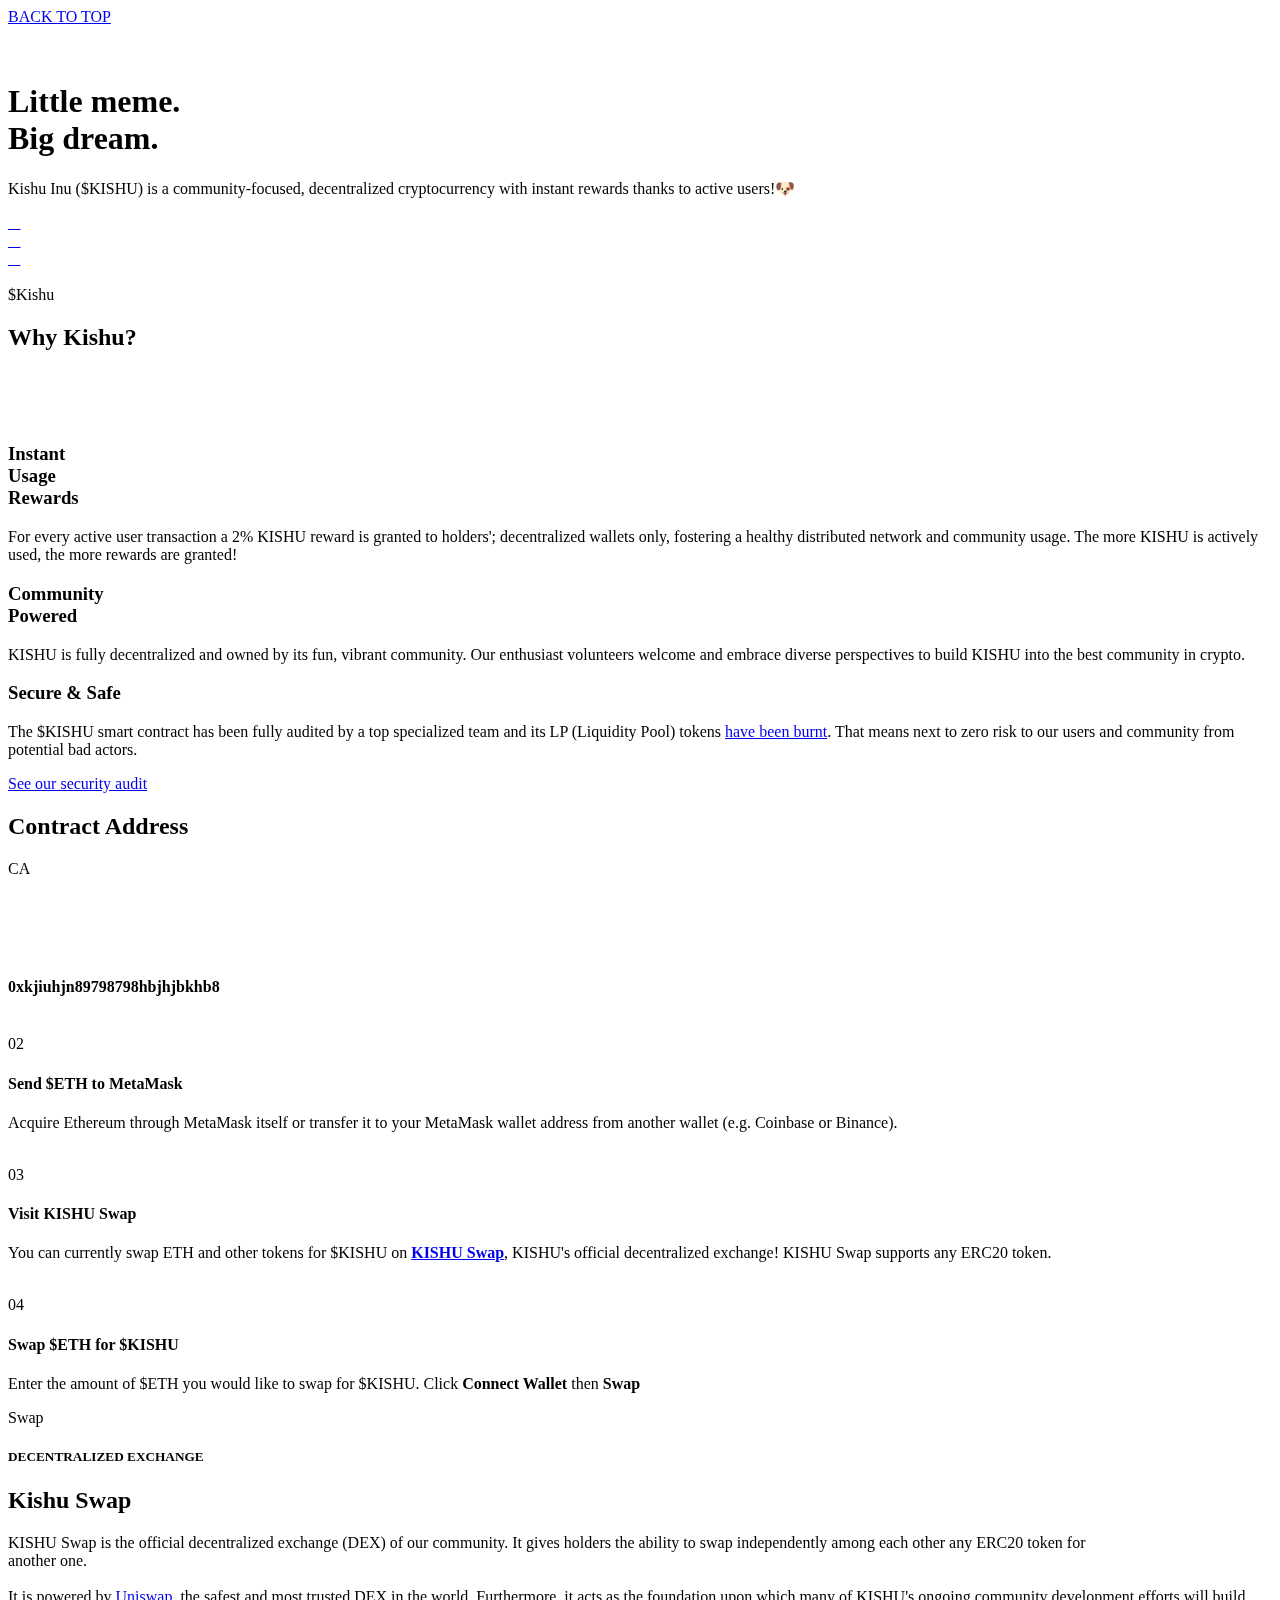
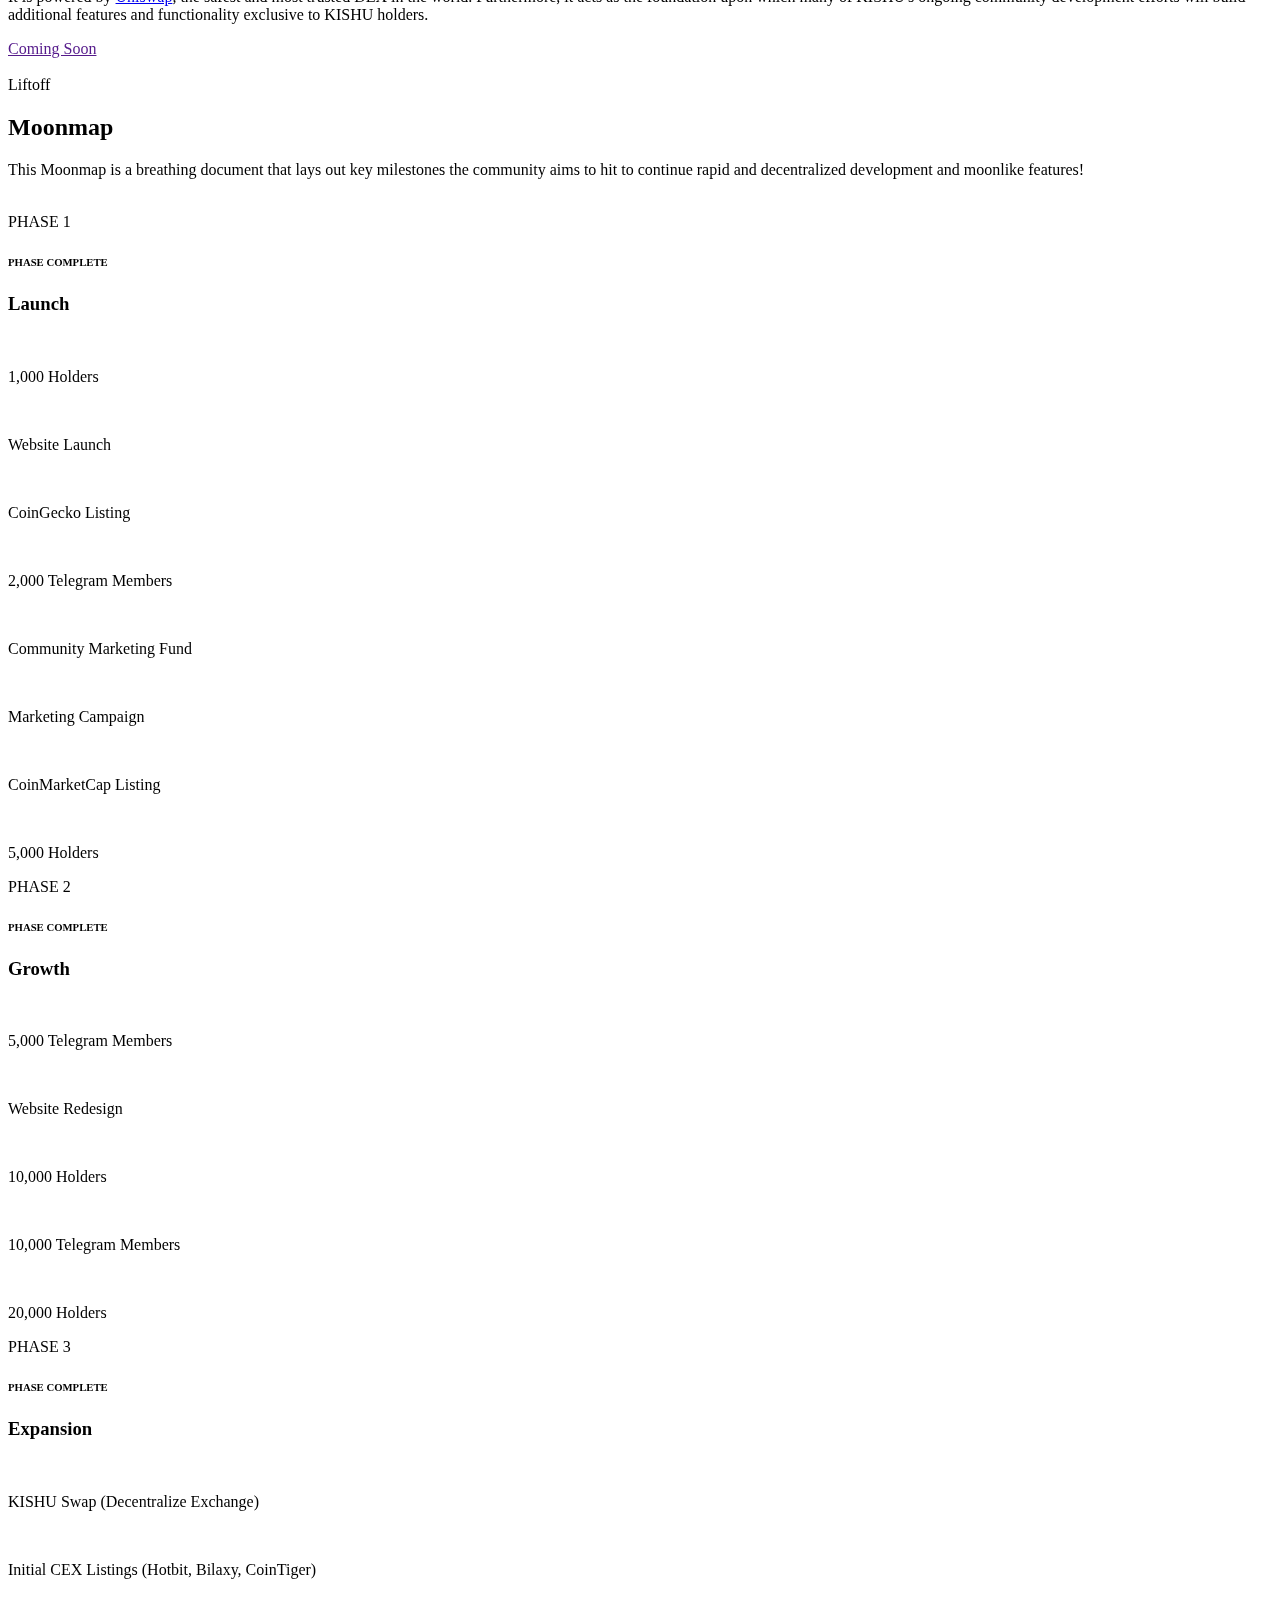
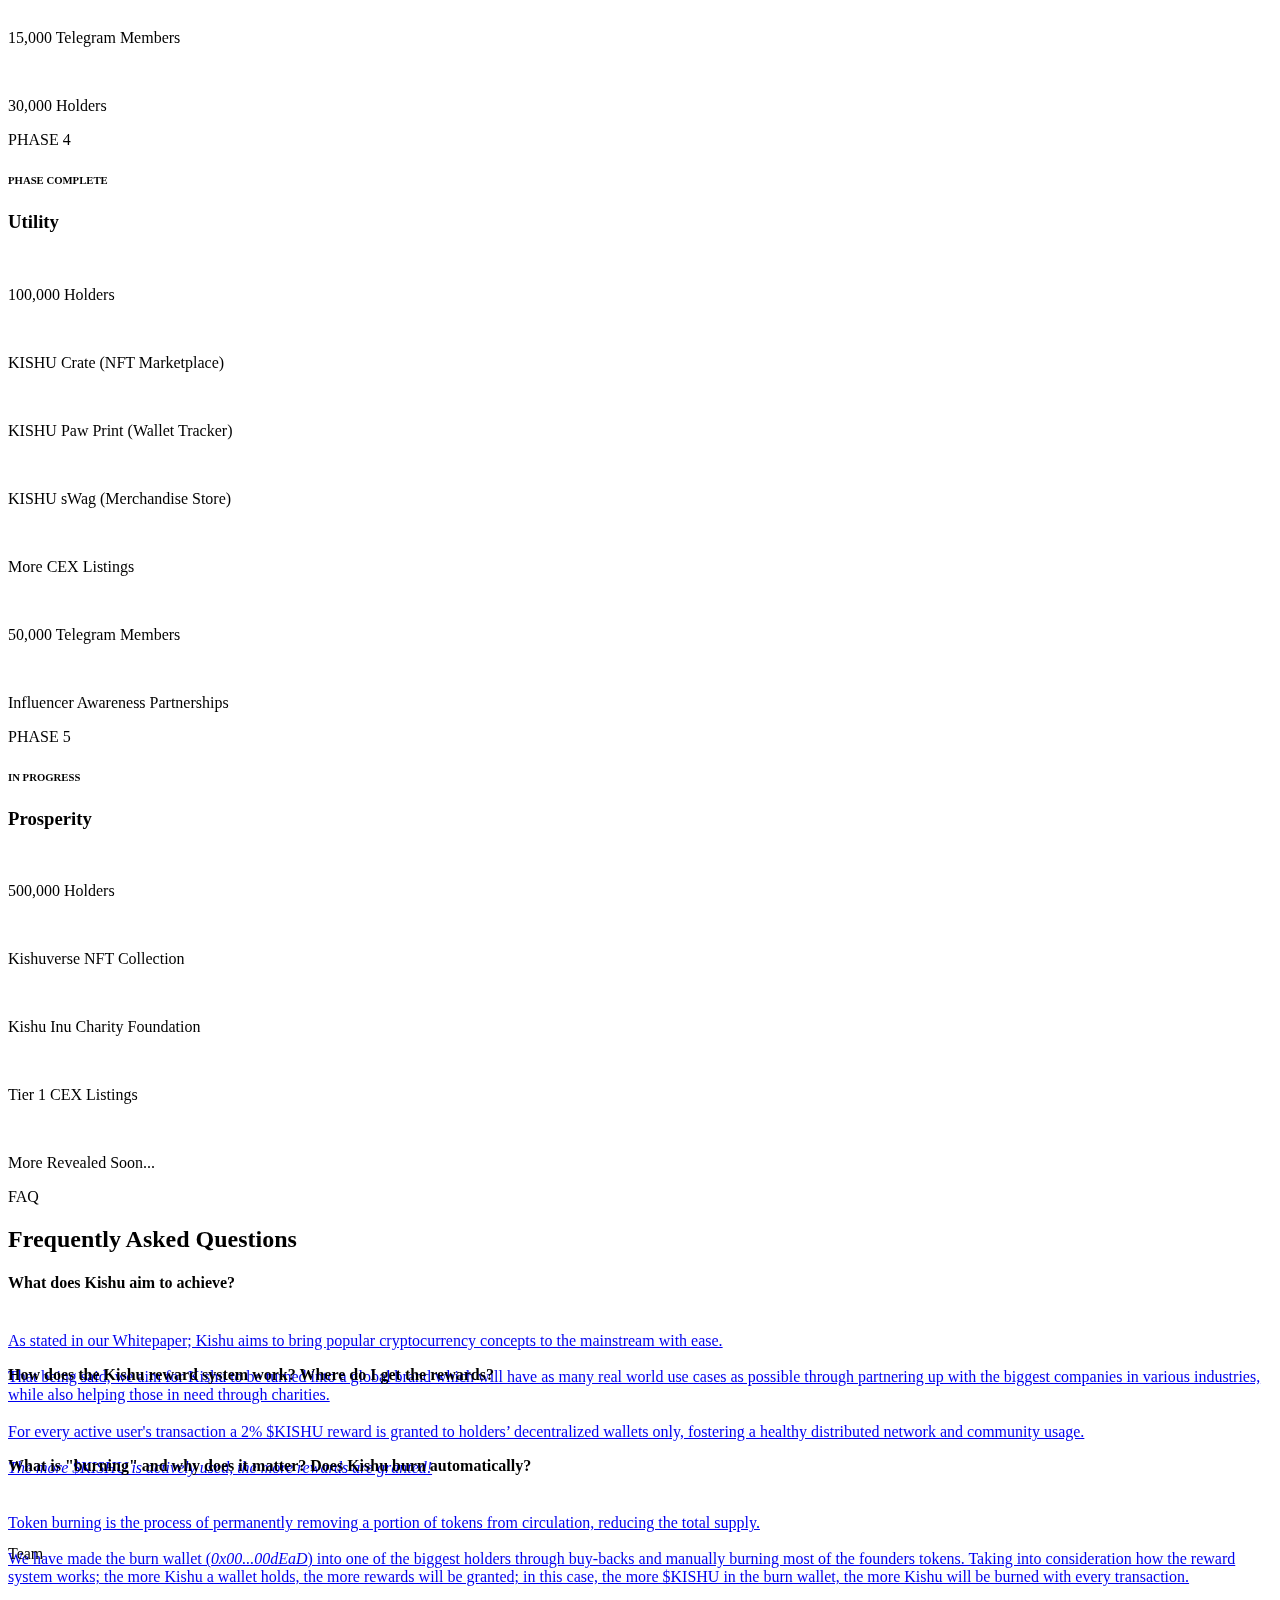
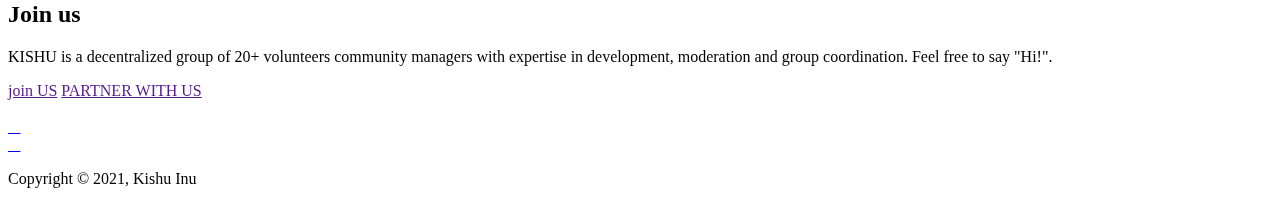
==== index.html @ 7198b2dd "Add files via upload" ====
<!DOCTYPE html>

<html data-wf-page="609ee5af1248074f52018772" data-wf-site="609ee5af124807618c018769">

<head>
<meta charset="utf-8">
<title>Kishu Inu l Community-focused Decentralized Cryptocurrency &amp; Exchange</title>
<meta content="Kishu Inu ($KISHU) is a community-focused, decentralized cryptocurrency with instant rewards for holders." name="description">
<meta content="Kishu Inu l Community-focused Decentralized Cryptocurrency &amp; Exchange" property="og:title">
<meta content="Kishu Inu ($KISHU) is a community-focused, decentralized cryptocurrency with instant rewards for holders." property="og:description">
<meta content="Kishu Inu l Community-focused Decentralized Cryptocurrency &amp; Exchange" property="twitter:title">
<meta content="Kishu Inu ($KISHU) is a community-focused, decentralized cryptocurrency with instant rewards for holders." property="twitter:description">
<meta property="og:type" content="website">
<meta content="summary_large_image" name="twitter:card">
<meta content="width=device-width, initial-scale=1" name="viewport">
<meta content="Webflow" name="generator">
<link href="css/normalize.css" rel="stylesheet" type="text/css">
<link href="css/webflow.css" rel="stylesheet" type="text/css">
<link href="css/kishu-inu.webflow.css" rel="stylesheet" type="text/css">
<style>@media (min-width:992px) {html.w-mod-js:not(.w-mod-ix) [data-w-id="b644311c-3765-421e-8642-ff0721da0d05"] {height:70px;}html.w-mod-js:not(.w-mod-ix) [data-w-id="b644311c-3765-421e-8642-ff0721da0d09"] {-webkit-transform:translate3d(0, 0, 0) scale3d(1, 1, 1) rotateX(0) rotateY(0) rotateZ(180deg) skew(0, 0);-moz-transform:translate3d(0, 0, 0) scale3d(1, 1, 1) rotateX(0) rotateY(0) rotateZ(180deg) skew(0, 0);-ms-transform:translate3d(0, 0, 0) scale3d(1, 1, 1) rotateX(0) rotateY(0) rotateZ(180deg) skew(0, 0);transform:translate3d(0, 0, 0) scale3d(1, 1, 1) rotateX(0) rotateY(0) rotateZ(180deg) skew(0, 0);}html.w-mod-js:not(.w-mod-ix) [data-w-id="38f42a2a-bd19-6de6-cdae-4b233222fc0c"] {height:70px;}html.w-mod-js:not(.w-mod-ix) [data-w-id="38f42a2a-bd19-6de6-cdae-4b233222fc10"] {-webkit-transform:translate3d(0, 0, 0) scale3d(1, 1, 1) rotateX(0) rotateY(0) rotateZ(180deg) skew(0, 0);-moz-transform:translate3d(0, 0, 0) scale3d(1, 1, 1) rotateX(0) rotateY(0) rotateZ(180deg) skew(0, 0);-ms-transform:translate3d(0, 0, 0) scale3d(1, 1, 1) rotateX(0) rotateY(0) rotateZ(180deg) skew(0, 0);transform:translate3d(0, 0, 0) scale3d(1, 1, 1) rotateX(0) rotateY(0) rotateZ(180deg) skew(0, 0);}html.w-mod-js:not(.w-mod-ix) [data-w-id="42acb64e-3944-ad00-333f-91e5f2e95911"] {height:70px;}html.w-mod-js:not(.w-mod-ix) [data-w-id="42acb64e-3944-ad00-333f-91e5f2e95915"] {-webkit-transform:translate3d(0, 0, 0) scale3d(1, 1, 1) rotateX(0) rotateY(0) rotateZ(180deg) skew(0, 0);-moz-transform:translate3d(0, 0, 0) scale3d(1, 1, 1) rotateX(0) rotateY(0) rotateZ(180deg) skew(0, 0);-ms-transform:translate3d(0, 0, 0) scale3d(1, 1, 1) rotateX(0) rotateY(0) rotateZ(180deg) skew(0, 0);transform:translate3d(0, 0, 0) scale3d(1, 1, 1) rotateX(0) rotateY(0) rotateZ(180deg) skew(0, 0);}}@media (max-width:991px) and (min-width:768px) {html.w-mod-js:not(.w-mod-ix) [data-w-id="b644311c-3765-421e-8642-ff0721da0d05"] {height:70px;}html.w-mod-js:not(.w-mod-ix) [data-w-id="b644311c-3765-421e-8642-ff0721da0d09"] {-webkit-transform:translate3d(0, 0, 0) scale3d(1, 1, 1) rotateX(0) rotateY(0) rotateZ(180deg) skew(0, 0);-moz-transform:translate3d(0, 0, 0) scale3d(1, 1, 1) rotateX(0) rotateY(0) rotateZ(180deg) skew(0, 0);-ms-transform:translate3d(0, 0, 0) scale3d(1, 1, 1) rotateX(0) rotateY(0) rotateZ(180deg) skew(0, 0);transform:translate3d(0, 0, 0) scale3d(1, 1, 1) rotateX(0) rotateY(0) rotateZ(180deg) skew(0, 0);}html.w-mod-js:not(.w-mod-ix) [data-w-id="38f42a2a-bd19-6de6-cdae-4b233222fc0c"] {height:70px;}html.w-mod-js:not(.w-mod-ix) [data-w-id="38f42a2a-bd19-6de6-cdae-4b233222fc10"] {-webkit-transform:translate3d(0, 0, 0) scale3d(1, 1, 1) rotateX(0) rotateY(0) rotateZ(180deg) skew(0, 0);-moz-transform:translate3d(0, 0, 0) scale3d(1, 1, 1) rotateX(0) rotateY(0) rotateZ(180deg) skew(0, 0);-ms-transform:translate3d(0, 0, 0) scale3d(1, 1, 1) rotateX(0) rotateY(0) rotateZ(180deg) skew(0, 0);transform:translate3d(0, 0, 0) scale3d(1, 1, 1) rotateX(0) rotateY(0) rotateZ(180deg) skew(0, 0);}html.w-mod-js:not(.w-mod-ix) [data-w-id="42acb64e-3944-ad00-333f-91e5f2e95911"] {height:70px;}html.w-mod-js:not(.w-mod-ix) [data-w-id="42acb64e-3944-ad00-333f-91e5f2e95915"] {-webkit-transform:translate3d(0, 0, 0) scale3d(1, 1, 1) rotateX(0) rotateY(0) rotateZ(180deg) skew(0, 0);-moz-transform:translate3d(0, 0, 0) scale3d(1, 1, 1) rotateX(0) rotateY(0) rotateZ(180deg) skew(0, 0);-ms-transform:translate3d(0, 0, 0) scale3d(1, 1, 1) rotateX(0) rotateY(0) rotateZ(180deg) skew(0, 0);transform:translate3d(0, 0, 0) scale3d(1, 1, 1) rotateX(0) rotateY(0) rotateZ(180deg) skew(0, 0);}}@media (max-width:767px) and (min-width:480px) {html.w-mod-js:not(.w-mod-ix) [data-w-id="b644311c-3765-421e-8642-ff0721da0d05"] {height:70px;}html.w-mod-js:not(.w-mod-ix) [data-w-id="b644311c-3765-421e-8642-ff0721da0d09"] {-webkit-transform:translate3d(0, 0, 0) scale3d(1, 1, 1) rotateX(0) rotateY(0) rotateZ(180deg) skew(0, 0);-moz-transform:translate3d(0, 0, 0) scale3d(1, 1, 1) rotateX(0) rotateY(0) rotateZ(180deg) skew(0, 0);-ms-transform:translate3d(0, 0, 0) scale3d(1, 1, 1) rotateX(0) rotateY(0) rotateZ(180deg) skew(0, 0);transform:translate3d(0, 0, 0) scale3d(1, 1, 1) rotateX(0) rotateY(0) rotateZ(180deg) skew(0, 0);}html.w-mod-js:not(.w-mod-ix) [data-w-id="38f42a2a-bd19-6de6-cdae-4b233222fc0c"] {height:70px;}html.w-mod-js:not(.w-mod-ix) [data-w-id="38f42a2a-bd19-6de6-cdae-4b233222fc10"] {-webkit-transform:translate3d(0, 0, 0) scale3d(1, 1, 1) rotateX(0) rotateY(0) rotateZ(180deg) skew(0, 0);-moz-transform:translate3d(0, 0, 0) scale3d(1, 1, 1) rotateX(0) rotateY(0) rotateZ(180deg) skew(0, 0);-ms-transform:translate3d(0, 0, 0) scale3d(1, 1, 1) rotateX(0) rotateY(0) rotateZ(180deg) skew(0, 0);transform:translate3d(0, 0, 0) scale3d(1, 1, 1) rotateX(0) rotateY(0) rotateZ(180deg) skew(0, 0);}html.w-mod-js:not(.w-mod-ix) [data-w-id="42acb64e-3944-ad00-333f-91e5f2e95911"] {height:70px;}html.w-mod-js:not(.w-mod-ix) [data-w-id="42acb64e-3944-ad00-333f-91e5f2e95915"] {-webkit-transform:translate3d(0, 0, 0) scale3d(1, 1, 1) rotateX(0) rotateY(0) rotateZ(180deg) skew(0, 0);-moz-transform:translate3d(0, 0, 0) scale3d(1, 1, 1) rotateX(0) rotateY(0) rotateZ(180deg) skew(0, 0);-ms-transform:translate3d(0, 0, 0) scale3d(1, 1, 1) rotateX(0) rotateY(0) rotateZ(180deg) skew(0, 0);transform:translate3d(0, 0, 0) scale3d(1, 1, 1) rotateX(0) rotateY(0) rotateZ(180deg) skew(0, 0);}}@media (max-width:479px) {html.w-mod-js:not(.w-mod-ix) [data-w-id="b644311c-3765-421e-8642-ff0721da0d05"] {height:120px;}html.w-mod-js:not(.w-mod-ix) [data-w-id="b644311c-3765-421e-8642-ff0721da0d09"] {-webkit-transform:translate3d(0, 0, 0) scale3d(1, 1, 1) rotateX(0) rotateY(0) rotateZ(180deg) skew(0, 0);-moz-transform:translate3d(0, 0, 0) scale3d(1, 1, 1) rotateX(0) rotateY(0) rotateZ(180deg) skew(0, 0);-ms-transform:translate3d(0, 0, 0) scale3d(1, 1, 1) rotateX(0) rotateY(0) rotateZ(180deg) skew(0, 0);transform:translate3d(0, 0, 0) scale3d(1, 1, 1) rotateX(0) rotateY(0) rotateZ(180deg) skew(0, 0);}html.w-mod-js:not(.w-mod-ix) [data-w-id="38f42a2a-bd19-6de6-cdae-4b233222fc0c"] {height:120px;}html.w-mod-js:not(.w-mod-ix) [data-w-id="38f42a2a-bd19-6de6-cdae-4b233222fc10"] {-webkit-transform:translate3d(0, 0, 0) scale3d(1, 1, 1) rotateX(0) rotateY(0) rotateZ(180deg) skew(0, 0);-moz-transform:translate3d(0, 0, 0) scale3d(1, 1, 1) rotateX(0) rotateY(0) rotateZ(180deg) skew(0, 0);-ms-transform:translate3d(0, 0, 0) scale3d(1, 1, 1) rotateX(0) rotateY(0) rotateZ(180deg) skew(0, 0);transform:translate3d(0, 0, 0) scale3d(1, 1, 1) rotateX(0) rotateY(0) rotateZ(180deg) skew(0, 0);}html.w-mod-js:not(.w-mod-ix) [data-w-id="42acb64e-3944-ad00-333f-91e5f2e95911"] {height:120px;}html.w-mod-js:not(.w-mod-ix) [data-w-id="42acb64e-3944-ad00-333f-91e5f2e95915"] {-webkit-transform:translate3d(0, 0, 0) scale3d(1, 1, 1) rotateX(0) rotateY(0) rotateZ(180deg) skew(0, 0);-moz-transform:translate3d(0, 0, 0) scale3d(1, 1, 1) rotateX(0) rotateY(0) rotateZ(180deg) skew(0, 0);-ms-transform:translate3d(0, 0, 0) scale3d(1, 1, 1) rotateX(0) rotateY(0) rotateZ(180deg) skew(0, 0);transform:translate3d(0, 0, 0) scale3d(1, 1, 1) rotateX(0) rotateY(0) rotateZ(180deg) skew(0, 0);}}</style>
<script src="https://ajax.googleapis.com/ajax/libs/webfont/1.6.26/webfont.js"></script>
<script type="text/javascript">WebFont.load({  google: {    families: ["Nunito:200,300,regular","Nunito:regular,700"]  }});</script>
<!-- [if lt IE 9]><script src="https://cdnjs.cloudflare.com/ajax/libs/html5shiv/3.7.3/html5shiv.min.js" type="text/javascript"></script><![endif] -->
<script type="text/javascript">!function(o,c){var n=c.documentElement,t=" w-mod-";n.className+=t+"js",("ontouchstart"in o||o.DocumentTouch&&c instanceof DocumentTouch)&&(n.className+=t+"touch")}(window,document);</script>
<link href="images/favicon.png" rel="shortcut icon" type="image/x-icon">
<link href="images/webclip.png" rel="apple-touch-icon">
<script async src="https://www.googletagmanager.com/gtag/js?id=G-EHSBL01D1V"></script>
<script type="text/javascript">window.dataLayer = window.dataLayer || [];function gtag(){dataLayer.push(arguments);}gtag('js', new Date());gtag('config', 'G-EHSBL01D1V', {'anonymize_ip': false});</script>
<style>
.back-to-top {
  mix-blend-mode: difference;
}
.capitals.nav-link.is--back-to-top {
  mix-blend-mode: difference;
}
</style>
<style>
#google_translate_element {position:relative}
#google_translate_element span {display: none!important; }
#google_translate_element:after {
content: "";
  bottom:0;
  left:0;
  width:0%;
  background:transparent;
  position: absolute;
  z-index: 1000;
  height: 0%;
}
#google_translate_element select {
padding: 10px;
}
.goog-te-banner-frame.skiptranslate {display: none!important; visibility: hidden!important;}
</style>
</head>
<body class="body">
<div class="google-translator-2">
<div class="html-embed w-embed">
<div id="google_translate_element"></div>
</div>
</div>
<div class="back-to-top">
<a href="#home" class="capitals nav-link is--back-to-top">BACK TO TOP</a>
</div>
<section id="home" class="hero wf-section">
<div data-animation="over-right" class="navbar native w-nav" data-easing2="ease" data-easing="ease" data-collapse="medium" role="banner" data-no-scroll="1" data-duration="400" data-doc-height="1">
<div class="container-1800 is--nav">
<div class="navbar custom">
<a href="#home" id="Kishu-logo" class="brand brand-2 w-node-_6be0c6f3-5804-18a3-23b0-d24feef2e7fe-52018772 w-nav-brand"></a>
<div class="spacer"></div>
<div class="w-nav-button">
<div class="w-icon-nav-menu"></div>
</div>
</div>
</div>
</div>
<div class="background-image is--hero"></div>
<div class="floating-elements-container">
<div class="fl-element v1"><img src="images/Ellipse-1-copy-5.png" loading="lazy" alt></div>
<div class="fl-element v2"><img src="images/Ellipse-1-copy-6.png" loading="lazy" alt></div>
</div>
<div class="container-1800">
<div class="hero-content-wrapper">
<div class="_2-col-grid is--hero">
<div id="w-node-_151b762e-3975-8bd9-09a6-b15858026423-52018772" class="hero-text">
<h1 class="display">Little meme.<br>Big dream.</h1>
<p class="is--hero-text">Kishu Inu ($KISHU) is a community-focused, decentralized cryptocurrency with instant rewards thanks to active users!🐶<br></p>

<div class="social-icons is--hero">
<a href="https://t.me/kishuinucommunity" target="_blank" class="social-icon-item is--hero w-inline-block">
<div class="fa-social-icon is--hero"></div>
</a>
<a href="https://t.me/kishuinucommunity" target="_blank" class="social-icon-item is--hero w-inline-block">
<div class="fa-social-icon is--hero"></div>
</a>
<a href="https://twitter.com/inukishu" target="_blank" class="social-icon-item is--hero w-inline-block">
<div class="fa-social-icon is--hero"></div>
</a>
</div>
</div>
<div id="w-node-c5f9f19b-7168-f059-943c-ccb78b848fa7-52018772" class="hero-graphics-wrapper"><img src="images/01-big.gif" loading="lazy" alt class="kishu-tailwag is-full-height"><img src="images/dream2x.png" loading="lazy" width="193" alt class="kishu-dreambubble"></div>
</div>
</div>
<div class="scroll-down-container">
</div>
</div>
</section>
<section id="why-kishu" class="why-kishu wf-section">
<div class="container-1800">
<div class="section-heading is--why-kishu">
<div class="accent-large">$Kishu</div>
<h2 class="h2-what-is-kishu">Why Kishu?</h2>
</div>
<div data-w-id="87ebf16d-1406-997c-c236-81e39756dba7" class="why-kishu-scrolling-container">
<div class="_2-col-grid bottom-padding is--sticky">
<div id="w-node-_4d01e470-0316-6366-bff1-e94ed46148b2-52018772" class="left-col">
<div data-w-id="33305f40-759f-5b1c-d56f-046096d6bea0" class="why-kishu-image"><img src="images/instant-rewards---background-no-kishu.png" loading="lazy" width="772" sizes="(max-width: 479px) 100vw, (max-width: 767px) 45vw, 46vw" srcset="images/instant-rewards---background-no-kishu-p-500.png 500w, images/instant-rewards---background-no-kishu-p-800.png 800w, images/instant-rewards---background-no-kishu.png 887w" alt class="what-is-kishu-img"><img src="images/shining-stars-.png" loading="lazy" sizes="(max-width: 479px) 100vw, (max-width: 767px) 45vw, (max-width: 1919px) 46vw, 32vw" srcset="images/shining-stars--p-500.png 500w, images/shining-stars-.png 618w" alt class="shining-stars"><img src="images/02-v1-small.gif" loading="lazy" width="1038" alt class="image-19"></div>
<div data-w-id="33305f40-759f-5b1c-d56f-046096d6bea2" class="why-kishu-image _2"><img src="images/1.png" loading="lazy" width="440.5" sizes="(max-width: 479px) 100vw, (max-width: 767px) 45vw, 46vw" srcset="images/1-p-800.png 800w, images/1.png 887w" alt class="what-is-kishu-img"></div>
<div data-w-id="33305f40-759f-5b1c-d56f-046096d6bea4" class="why-kishu-image _3"><img src="images/3.png" loading="lazy" width="440.5" sizes="(max-width: 479px) 100vw, (max-width: 767px) 45vw, 46vw" srcset="images/3-p-800.png 800w, images/3.png 887w" alt class="what-is-kishu-img"></div>
</div>
<div id="w-node-bc539372-19b1-6802-b824-1e8e8666fcb6-52018772" class="right-col">
<div data-w-id="5c6a93ce-3cd4-9d9a-119c-37c503aa87d6" class="why-kishu-text-item _1">
<h3>Instant<br>Usage<br>Rewards</h3>
<p class="_w-414">For every active user transaction a 2% KISHU reward is granted to holders&#x27;; decentralized wallets only, fostering a healthy distributed network and community usage. The more KISHU is actively used, the more rewards are granted!</p>
</div>
<div id="telegram" data-w-id="cd9039a0-2dd2-5175-0451-9e43e496cf63" class="why-kishu-text-item _2">
<h3>Community <br>Powered</h3>
<p class="_w-414">KISHU is fully decentralized and owned by its fun, vibrant community. Our enthusiast volunteers welcome and embrace diverse perspectives to build KISHU into the best community in crypto.</p>
</div>
<div data-w-id="050d4163-cfce-5ea7-6bb8-c24dc4660203" class="why-kishu-text-item _3">
<h3>Secure &amp; Safe</h3>
<p class="_w-414">The $KISHU smart contract has been fully audited by a top specialized team and its LP (Liquidity Pool) tokens <a href="https://etherscan.io/tx/0xab041a6b3bfe65b07e016339d91f712c5b0e8fc60ec64b921fb4b18959fc5427" target="_blank">have been burnt</a>. That means next to zero risk to our users and community from potential bad actors.</p>
<a href="audits/KishuInu-Audit-TechRate.pdf" target="_blank" class="link">See our security audit</a>
</div>
</div>
</div>
</div>
</div>
</section>
<section id="how-to-buy" data-w-id="79154066-a6be-0e91-28f5-f2df3abf15d2" class="how-to-get wf-section">
<div class="container-1800">
<div class="section-heading">
<h2 class="h2-what-is-kishu">Contract Address</h2>
<div class="accent-large">CA</div>
</div>
<div data-w-id="8a60e5e9-f138-7430-05c7-8063c205bff1" data-is-ix2-target="1" class="lottie-animation-2" data-animation-type="lottie" data-src="documents/frisbee-dog.json" data-loop="0" data-direction="1" data-autoplay="0" data-renderer="canvas" data-default-duration="2.0020019204587935" data-duration="0"></div>
<div class="dog-frisbee-wrapper">
<div id="w-node-_82d26454-4b9c-a99d-09e5-0cacf9e7004a-52018772" data-w-id="82d26454-4b9c-a99d-09e5-0cacf9e7004a" class="frisbee-wrapper"><img src="images/frisbee.png" loading="lazy" width="1338" sizes="100vw" srcset="images/frisbee-p-500.png 500w, images/frisbee-p-800.png 800w, images/frisbee-p-1080.png 1080w, images/frisbee-p-1600.png 1600w, images/frisbee-p-2000.png 2000w, images/frisbee.png 2776w" alt class="image-3"><img src="images/Shape-4.png" loading="lazy" alt class="image-4"></div>
<div id="w-node-_7c27231e-b663-e33d-3c65-9b4ead67e582-52018772" data-w-id="7c27231e-b663-e33d-3c65-9b4ead67e582" class="dog-wrapper"><img src="images/ki-facer-1.png" loading="lazy" width="515" sizes="100vw" srcset="images/ki-facer-1-p-500.png 500w, images/ki-facer-1-p-800.png 800w, images/ki-facer-1.png 1030w" alt class="image-5"><img src="images/Shape-3.png" loading="lazy" sizes="100vw" srcset="images/Shape-3-p-500.png 500w, images/Shape-3.png 1024w" alt class="image-6"></div>
</div>
<div class="htbs-wrapper">
<div data-duration-in="300" data-duration-out="100" data-current="Tab 1" data-easing="ease" class="tabs w-tabs">
<div class="tabs-menu w-tab-menu">
<a data-w-tab="Tab 1" class="htb-tab w-inline-block w-tab-link w--current">
<h6 class="htb-tab"></h6>
</a>
<a data-w-tab="Tab 2" class="htb-tab w-inline-block w-tab-link">
<h6 class="htb-tab"></h6>
</a>
<a data-w-tab="Tab 3" class="htb-tab w-inline-block w-tab-link">
<h6 class="htb-tab"></h6>
</a>
<a data-w-tab="Tab 4" class="htb-tab w-inline-block w-tab-link">
<h6 class="htb-tab"></h6>
</a>
</div>
<div class="tabs-content w-tab-content">
<div data-w-tab="Tab 1" class="w-tab-pane w--tab-active">
<div class="htb-item">
<div class="htb-number"><img src="images/htb-shape-behind-number.png" loading="lazy" alt class="htb-shape">
<div class="htb-number-text"></div>
</div>
<div class="htb-text">
<h4>0xkjiuhjn89798798hbjhjbkhb8</h4>
</div>
</div>
</div>
<div data-w-tab="Tab 2" class="tab-pane-tab-2 w-tab-pane">
<div class="htb-item">
<div class="htb-number"><img src="images/htb-shape-behind-number.png" loading="lazy" alt class="htb-shape">
<div class="htb-number-text">02</div>
</div>
<div class="htb-text">
<h4 class="heading-3">Send $ETH to MetaMask<br></h4>
<p>Acquire Ethereum through MetaMask itself or transfer it to your MetaMask wallet address from another wallet (e.g. Coinbase or Binance).<br></p>
</div>
</div>
</div>
<div data-w-tab="Tab 3" class="w-tab-pane">
<div class="htb-item">
<div class="htb-number"><img src="images/htb-shape-behind-number.png" loading="lazy" alt class="htb-shape">
<div class="htb-number-text">03</div>
</div>
<div class="htb-text">
<h4 class="heading-3">Visit KISHU Swap<br></h4>
<p>You can currently swap ETH and other tokens for $KISHU on <a href="https://exchange.kishu.com/#/swap?inputCurrency=ETH&amp;outputCurrency=0xa2b4c0af19cc16a6cfacce81f192b024d625817d" target="_blank"><strong>KISHU Swap</strong></a>, KISHU&#x27;s official decentralized exchange! KISHU Swap supports any ERC20 token.<br></p>
</div>
</div>
</div>
<div data-w-tab="Tab 4" class="w-tab-pane">
<div class="htb-item">
<div class="htb-number"><img src="images/htb-shape-behind-number.png" loading="lazy" alt class="htb-shape">
<div class="htb-number-text">04</div>
</div>
<div class="htb-text">
<h4 class="heading-3">Swap $ETH for $KISHU<br></h4>
<p>Enter the amount of $ETH you would like to swap for $KISHU. Click <strong>Connect Wallet</strong> then <strong>Swap</strong><br></p>
</div>
</div>
</div>
</div>
</div>
</div>
</div>
</section>
<section id="kishu-swap" class="kishu-swap wf-section">
<div class="container-1800">
<div class="section-heading is--swap">
<div class="accent-large">Swap</div>
</div>
<div class="_2-col-grid is--swap">
<div id="w-node-_88bfb55d-1e28-bbc5-88fe-35f39f0986a2-52018772" class="kishu-swap---text-container">
<h5>DECENTRALIZED EXCHANGE</h5>
<h2>Kishu Swap</h2>
<p class="_w-520">
KISHU Swap is the official decentralized exchange (DEX) of our community. It gives holders the ability to swap independently among each other any ERC20 token for<br>another one.<br><br>It is powered by <a href="https://uniswap.org/" target="_blank">Uniswap</a>, the safest and most trusted DEX in the world. Furthermore, it acts as the foundation upon which many of KISHU&#x27;s ongoing community development efforts will build additional features and functionality exclusive to KISHU holders.
</p>
<a href="" target="_blank" class="cta-button red-button w-button">Coming Soon</a>
</div>
<div class="purple-paw-wrapper"><img src="images/purple-paw-2.png" loading="lazy" width="837" sizes="(max-width: 479px) 100vw, (max-width: 767px) 45vw, (max-width: 1919px) 46vw, 100vw" srcset="images/purple-paw-2-p-500.png 500w, images/purple-paw-2-p-800.png 800w, images/purple-paw-2.png 837w" alt class="purple-paw"><img src="images/screnshot.png" loading="lazy" alt class="kishu-swap-screenshot"></div>
</div>
</div>
</section>
<div id="moonmap" class="moonmap wf-section">
<div class="container-1800">
<div class="section-heading">
<div class="accent-large">Liftoff</div>
<h2 class="h2-moonmap">Moonmap</h2>
<p class="_w-660 centered">This Moonmap is a breathing document that lays out key milestones the community aims to hit to continue rapid and decentralized development and moonlike features!<br></p>
</div>
</div>
<div data-w-id="239ab2f1-7937-e5fc-7485-1632648133f6" class="moonmap-scrolling-wrapper">
<div class="moonmap-horiztonal-scrolling-container">
<div class="sticky-container horizontal">
<div data-w-id="942a9278-044b-0f8a-f7c5-75c5c9d7c39a" class="flex-horizontal">
<div class="kishu-rocket-wrapper"><img src="images/kishu-rocket-alone.png" loading="lazy" sizes="(max-width: 479px) 336px, (max-width: 1919px) 593.828125px, 37vw" srcset="images/kishu-rocket-alone-p-500.png 500w, images/kishu-rocket-alone.png 791w" alt class="kishu-rocket"><img src="images/kishu-rocket-stars.png" loading="lazy" sizes="(max-width: 479px) 336px, (max-width: 1919px) 672px, 42vw" srcset="images/kishu-rocket-stars-p-500.png 500w, images/kishu-rocket-stars-p-800.png 800w, images/kishu-rocket-stars.png 915w" alt class="rocket-stars"><img src="images/kishu-rocket-trail.png" loading="lazy" srcset="images/kishu-rocket-trail-p-500.png 500w, images/kishu-rocket-trail-p-800.png 800w, images/kishu-rocket-trail.png 805w" sizes="(max-width: 479px) 100vw, (max-width: 1919px) 672px, 805px" alt class="rocket-trail"><img src="images/kishu-rocket-smoke.png" loading="lazy" width="164.5" alt class="rocket-smoke"><img src="images/kishu-rocket-space.png" loading="lazy" data-w-id="b901c4bf-ff2e-dbae-ab88-d6aa4c2268f2" sizes="(max-width: 479px) 336px, (max-width: 1919px) 672px, 710px" srcset="images/kishu-rocket-space-p-500.png 500w, images/kishu-rocket-space.png 710w" alt class="space"></div>
<div class="moonmap-phase-wrapper">
<div class="phase">
<div class="accent-small centered">PHASE 1</div>
</div>
<div class="phase-details">
<h6 class="phase-status">PHASE COMPLETE</h6>
<h3 class="phase-name">Launch</h3>
<div class="phase-activities">
<div class="phase-activity-item"><img src="images/checkmark-green.svg" loading="lazy" alt class="green-checkmark">
<p class="no-bottom-padding">1,000 Holders</p>
</div>
<div class="phase-activity-item"><img src="images/checkmark-green.svg" loading="lazy" alt class="green-checkmark">
<p class="no-bottom-padding">Website Launch</p>
</div>
<div class="phase-activity-item"><img src="images/checkmark-green.svg" loading="lazy" alt class="green-checkmark">
<p class="no-bottom-padding">CoinGecko Listing</p>
</div>
<div class="phase-activity-item"><img src="images/checkmark-green.svg" loading="lazy" alt class="green-checkmark">
<p class="no-bottom-padding">2,000 Telegram Members </p>
</div>
<div class="phase-activity-item"><img src="images/checkmark-green.svg" loading="lazy" alt class="green-checkmark">
<p class="no-bottom-padding">Community Marketing Fund</p>
</div>
<div class="phase-activity-item"><img src="images/checkmark-green.svg" loading="lazy" alt class="green-checkmark">
<p class="no-bottom-padding">Marketing Campaign</p>
</div>
<div class="phase-activity-item"><img src="images/checkmark-green.svg" loading="lazy" alt class="green-checkmark">
<p class="no-bottom-padding">CoinMarketCap Listing</p>
</div>
<div class="phase-activity-item"><img src="images/checkmark-green.svg" loading="lazy" alt class="green-checkmark">
<p class="no-bottom-padding">5,000 Holders</p>
</div>
</div>
</div>
</div>
<div class="moonmap-phase-wrapper">
<div class="phase">
<div class="accent-small centered">PHASE 2</div>
</div>
<div class="phase-details">
<h6 class="phase-status">PHASE COMPLETE</h6>
<h3 class="phase-name">Growth</h3>
<div class="phase-activities">
<div class="phase-activity-item"><img src="images/checkmark-green.svg" loading="lazy" alt class="green-checkmark">
<p class="no-bottom-padding">5,000 Telegram Members</p>
</div>
<div class="phase-activity-item"><img src="images/checkmark-green.svg" loading="lazy" alt class="green-checkmark">
<p class="no-bottom-padding">Website Redesign</p>
</div>
<div class="phase-activity-item"><img src="images/checkmark-green.svg" loading="lazy" alt class="green-checkmark">
<p class="no-bottom-padding">10,000 Holders</p>
</div>
<div class="phase-activity-item"><img src="images/checkmark-green.svg" loading="lazy" alt class="green-checkmark">
<p class="no-bottom-padding">10,000 Telegram Members</p>
</div>
<div class="phase-activity-item"><img src="images/checkmark-green.svg" loading="lazy" alt class="green-checkmark">
<p class="no-bottom-padding">20,000 Holders</p>
</div>
</div>
</div>
</div>
<div class="moonmap-phase-wrapper">
<div class="phase">
<div class="accent-small centered">PHASE 3</div>
</div>
<div class="phase-details">
<h6 class="phase-status">PHASE COMPLETE</h6>
<h3 class="phase-name">Expansion</h3>
<div class="phase-activities">
<div class="phase-activity-item"><img src="images/checkmark-green.svg" loading="lazy" alt class="green-checkmark">
<p class="no-bottom-padding">KISHU Swap (Decentralize Exchange)<br></p>
</div>
<div class="phase-activity-item"><img src="images/checkmark-green.svg" loading="lazy" alt class="green-checkmark">
<p class="no-bottom-padding">Initial CEX Listings (Hotbit, Bilaxy, CoinTiger)<br></p>
</div>
<div class="phase-activity-item"><img src="images/checkmark-green.svg" loading="lazy" alt class="green-checkmark">
<p class="no-bottom-padding">15,000 Telegram Members<br></p>
</div>
<div class="phase-activity-item"><img src="images/checkmark-green.svg" loading="lazy" alt class="green-checkmark">
<p class="no-bottom-padding">30,000 Holders<br></p>
</div>
</div>
</div>
</div>
<div class="moonmap-phase-wrapper">
<div class="phase">
<div class="accent-small centered">PHASE 4</div>
</div>
<div class="phase-details">
<h6 class="phase-status">PHASE COMPLETE</h6>
<h3 class="phase-name">Utility<br></h3>
<div class="phase-activities">
<div class="phase-activity-item"><img src="images/checkmark-green.svg" loading="lazy" alt class="green-checkmark">
<p class="no-bottom-padding">100,000 Holders<br></p>
</div>
<div class="phase-activity-item"><img src="images/checkmark-green.svg" loading="lazy" alt class="green-checkmark">
<p class="no-bottom-padding">KISHU Crate (NFT Marketplace)<br></p>
</div>
<div class="phase-activity-item"><img src="images/checkmark-green.svg" loading="lazy" alt class="green-checkmark">
<p class="no-bottom-padding">KISHU Paw Print (Wallet Tracker)<br></p>
</div>
<div class="phase-activity-item"><img src="images/checkmark-green.svg" loading="lazy" alt class="green-checkmark">
<p class="no-bottom-padding">KISHU sWag (Merchandise Store)<br></p>
</div>
<div class="phase-activity-item"><img src="images/checkmark-green.svg" loading="lazy" alt class="green-checkmark">
<p class="no-bottom-padding">More CEX Listings<br></p>
</div>
<div class="phase-activity-item"><img src="images/checkmark-green.svg" loading="lazy" alt class="green-checkmark">
<p class="no-bottom-padding">50,000 Telegram Members<br></p>
</div>
<div class="phase-activity-item"><img src="images/checkmark-green.svg" loading="lazy" alt class="green-checkmark">
<p class="no-bottom-padding">Influencer Awareness Partnerships<br></p>
</div>
</div>
</div>
</div>
<div class="moonmap-phase-wrapper">
<div class="phase">
<div class="accent-small centered">PHASE 5</div>
</div>
<div class="phase-details">
<h6 class="phase-status in-progress">IN PROGRESS</h6>
<h3 class="phase-name">Prosperity<br></h3>
<div class="phase-activities">
<div class="phase-activity-item"><img src="images/checkmark-green.svg" loading="lazy" alt class="green-checkmark off">
<p class="no-bottom-padding">500,000 Holders<br></p>
</div>
<div class="phase-activity-item"><img src="images/checkmark-green.svg" loading="lazy" alt class="green-checkmark">
<p class="no-bottom-padding">Kishuverse NFT Collection<br></p>
</div>
<div class="phase-activity-item"><img src="images/checkmark-green.svg" loading="lazy" alt class="green-checkmark off">
<p class="no-bottom-padding">Kishu Inu Charity Foundation<br></p>
</div>
<div class="phase-activity-item"><img src="images/checkmark-green.svg" loading="lazy" alt class="green-checkmark off">
<p class="no-bottom-padding">Tier 1 CEX Listings<br></p>
</div>
<div class="phase-activity-item"><img src="images/checkmark-green.svg" loading="lazy" alt class="green-checkmark off">
<p class="no-bottom-padding">More Revealed Soon...<br></p>
</div>
</div>
</div>
</div>
</div>
</div>
</div>
</div>
</div>
<section id="kishu-swap" class="faqs wf-section">
<div class="container-1800">
<div class="section-heading is--stats">
<div class="accent-large">FAQ</div>
<h2 class="h2-what-is-kishu">Frequently Asked Questions</h2>
</div>
<div class="_2-col-grid _75-25">
<div class="left-col">
<div class="faqs-wrapper">
<div data-hover="false" data-delay="0" id="w-node-b644311c-3765-421e-8642-ff0721da0d05-52018772" data-w-id="b644311c-3765-421e-8642-ff0721da0d05" class="faq-accordion-item w-dropdown">
<div class="faq-toggle w-dropdown-toggle">
<h4 class="heading-6">What does Kishu aim to achieve?</h4>
<div data-w-id="b644311c-3765-421e-8642-ff0721da0d09" class="accordion-arrow"><img src="../uploads-ssl.webflow.com/6101679fa72b5557f012bb3c/610176cddafe845d888dde10_arrow%20up.png" loading="lazy" width="18" alt class="image-27"></div>
</div>
<nav class="dropdown-list-2 w-dropdown-list">
<a href="#" class="dropdown-link-2 w-dropdown-link">As stated in our Whitepaper; Kishu aims to bring popular cryptocurrency concepts to the mainstream with ease.<br>‍<br>That being said, we aim for Kishu to be turned into a global brand which will have as many real world use cases as possible through partnering up with the biggest companies in various industries, while also helping those in need through charities.</a>
</nav>
</div>
<div data-hover="false" data-delay="0" data-w-id="42acb64e-3944-ad00-333f-91e5f2e95911" class="faq-accordion-item w-dropdown">
<div class="faq-toggle w-dropdown-toggle">
<h4 class="heading-6">How does the Kishu reward system work? Where do I get the rewards?</h4>
<div data-w-id="42acb64e-3944-ad00-333f-91e5f2e95915" class="accordion-arrow"><img src="../uploads-ssl.webflow.com/6101679fa72b5557f012bb3c/610176cddafe845d888dde10_arrow%20up.png" loading="lazy" width="18" alt class="image-27"></div>
</div>
<nav class="dropdown-list-2 w-dropdown-list">
<a href="#" class="dropdown-link-2 w-dropdown-link">For every active user&#x27;s transaction a 2% $KISHU reward is granted to holders’ decentralized wallets only, fostering a healthy distributed network and community usage. <br><br><em>The more $KISHU is actively used, the more rewards are granted!</em></a>
</nav>
</div>
<div data-hover="false" data-delay="0" data-w-id="38f42a2a-bd19-6de6-cdae-4b233222fc0c" class="faq-accordion-item w-dropdown">
<div class="faq-toggle w-dropdown-toggle">
<h4 class="heading-6">What is &quot;burning&quot; and why does it matter? Does Kishu burn automatically?</h4>
<div data-w-id="38f42a2a-bd19-6de6-cdae-4b233222fc10" class="accordion-arrow"><img src="../uploads-ssl.webflow.com/6101679fa72b5557f012bb3c/610176cddafe845d888dde10_arrow%20up.png" loading="lazy" width="18" alt class="image-27"></div>
</div>
<nav class="dropdown-list-2 w-dropdown-list">
<a href="#" class="dropdown-link-2 w-dropdown-link">Token burning is the process of permanently removing a portion of tokens from circulation, reducing the total supply.<br>‍<br>We have made the burn wallet (<em>0x00...00dEaD</em>) into one of the biggest holders through buy-backs and manually burning most of the founders tokens. Taking into consideration how the reward system works; the more Kishu a wallet holds, the more rewards will be granted; in this case, the more $KISHU in the burn wallet, the more Kishu will be burned with every transaction.</a>
</nav>
</div>
</div>
</div>
<div id="w-node-b644311c-3765-421e-8642-ff0721da0d39-52018772" class="right-col"><img src="images/dog-FAQ.png" loading="lazy" width="315.5" sizes="(max-width: 479px) 100vw, (max-width: 767px) 29vw, 30vw" srcset="images/dog-FAQ-p-500.png 500w, images/dog-FAQ.png 631w" alt class="image-28"></div>
</div>
</div>
</section>
<div id="team" class="community wf-section">
<div class="container-1800">
<div class="section-heading is--team">
<div class="accent-large">Team</div>
</div>
<div class="_2-col-grid offset-up">
<div id="w-node-_391e2546-a76a-347f-e976-6f8a9a5ab3a6-52018772" class="team-img-wrapper"><img src="images/background-shape.png" loading="lazy" width="884" sizes="(max-width: 767px) 100vw, (max-width: 991px) 34vw, (max-width: 1919px) 46vw, 100vw" srcset="images/background-shape-p-500.png 500w, images/background-shape-p-800.png 800w, images/background-shape.png 857w" alt class="team-img"><img src="images/08-v2-big.gif" loading="lazy" alt class="image-21"></div>
<div class="team-text-wrapper">
<h2 class="h2-team">Join us</h2>
<p class="_w-660">KISHU is a decentralized group of 20+ volunteers community managers with expertise in development, moderation and group coordination. Feel free to say &quot;Hi!&quot;.<br></p>
<div class="hero-buttons">
<a href="" class="cta-button red-button w-button">join US</a>
<a href="" class="cta-button w-button">PARTNER WITH US</a>
</div>
</div>
</div>
</div>
</div>
<div id="follow" class="footer wf-section">
<div class="footer-relative-wrapper">
<div class="footer-bg-imgs"><img src="images/Vector-Smart-Object2x.png" loading="lazy" width="380" sizes="(max-width: 479px) 100vw, 380px" srcset="images/Vector-Smart-Object2x-p-500.png 500w, images/Vector-Smart-Object2x.png 760w" alt class="unicorn-kishu"></div>
<div class="logo-and-social-wrapper">
<div class="logo-white"></div>
<div class="social-icons">
<a href="https://t.me/kishuinu" target="_blank" class="social-icon-item w-inline-block">
<div class="fa-social-icon"></div>
</a>
<a href="https://twitter.com/inukishu" target="_blank" class="social-icon-item w-inline-block">
<div class="fa-social-icon"></div>
</a>
</div>
</div>
</div>
<div class="copyright">
<p class="white">Copyright © 2021, Kishu Inu</p>
</div>
</div>
<script data-cfasync="false" src="cdn-cgi/scripts/5c5dd728/cloudflare-static/email-decode.min.js"></script><script src="../d3e54v103j8qbb.cloudfront.net/js/jquery-3.5.1.min.dc5e7f18c8e1ad.js?site=609ee5af124807618c018769" type="text/javascript" integrity="sha256-9/aliU8dGd2tb6OSsuzixeV4y/faTqgFtohetphbbj0=" crossorigin="anonymous"></script>
<script src="js/webflow.js" type="text/javascript"></script>
<!-- [if lte IE 9]><script src="https://cdnjs.cloudflare.com/ajax/libs/placeholders/3.0.2/placeholders.min.js"></script><![endif] -->
<script type="text/javascript">
 function googleTranslateElementInit() {
 new google.translate.TranslateElement({ pageLanguage: "en" }, "google_translate_element");
 };
</script>
<script src="https://uploads-ssl.webflow.com/5e6cdff43dea835e0d32f309/5e6ce61775d1ae4d0299ac82_translator.txt"></script>
<script>
  var getJSON = function (url, callback) {
      var xhr = new XMLHttpRequest();
      xhr.open("https://exchange.kishu.com/#/swap?inputCurrency=ETH&amp;outputCurrency=0xa2b4c0af19cc16a6cfacce81f192b024d625817d", url, true);
      xhr.responseType = "json";
      xhr.onload = function () {
          var status = xhr.status;
          if (status === 200) {
              callback(null, xhr.response);
          } else {
              callback(status, xhr.response);
          }
      };
      xhr.send();
  };
  document.addEventListener("DOMContentLoaded", (event) => {
      getJSON("https://kishu-api.herokuapp.com/stats", function (err, data) {
          if (err !== null) {
              console.log("Something went wrong: " + err);
          } else {
              var kishu_stats = data;
              console.log(kishu_stats);
              document.getElementById("price").innerHTML = "$" + kishu_stats.kishuPriceUsdt.toFixed(10);
              document.getElementById("marketcap").innerHTML = "$" + (kishu_stats.kishuPriceUsdt * 100000000000).toFixed(1) + " Millions";
              // document.getElementById("holders").innerHTML = (kishu_stats.holders / 1000).toFixed(0) + ',000+';
          }
      });
  });
</script>
<script defer src="../static.cloudflareinsights.com/beacon.min.js" data-cf-beacon="{&quot;token&quot;: &quot;f15b829bff6e47db974ca22453af3f0f&quot;}"></script></body>

<!-- Mirrored from kishu.com/ by HTTrack Website Copier/3.x [XR&CO'2014], Fri, 22 Dec 2023 18:24:37 GMT -->
</html>
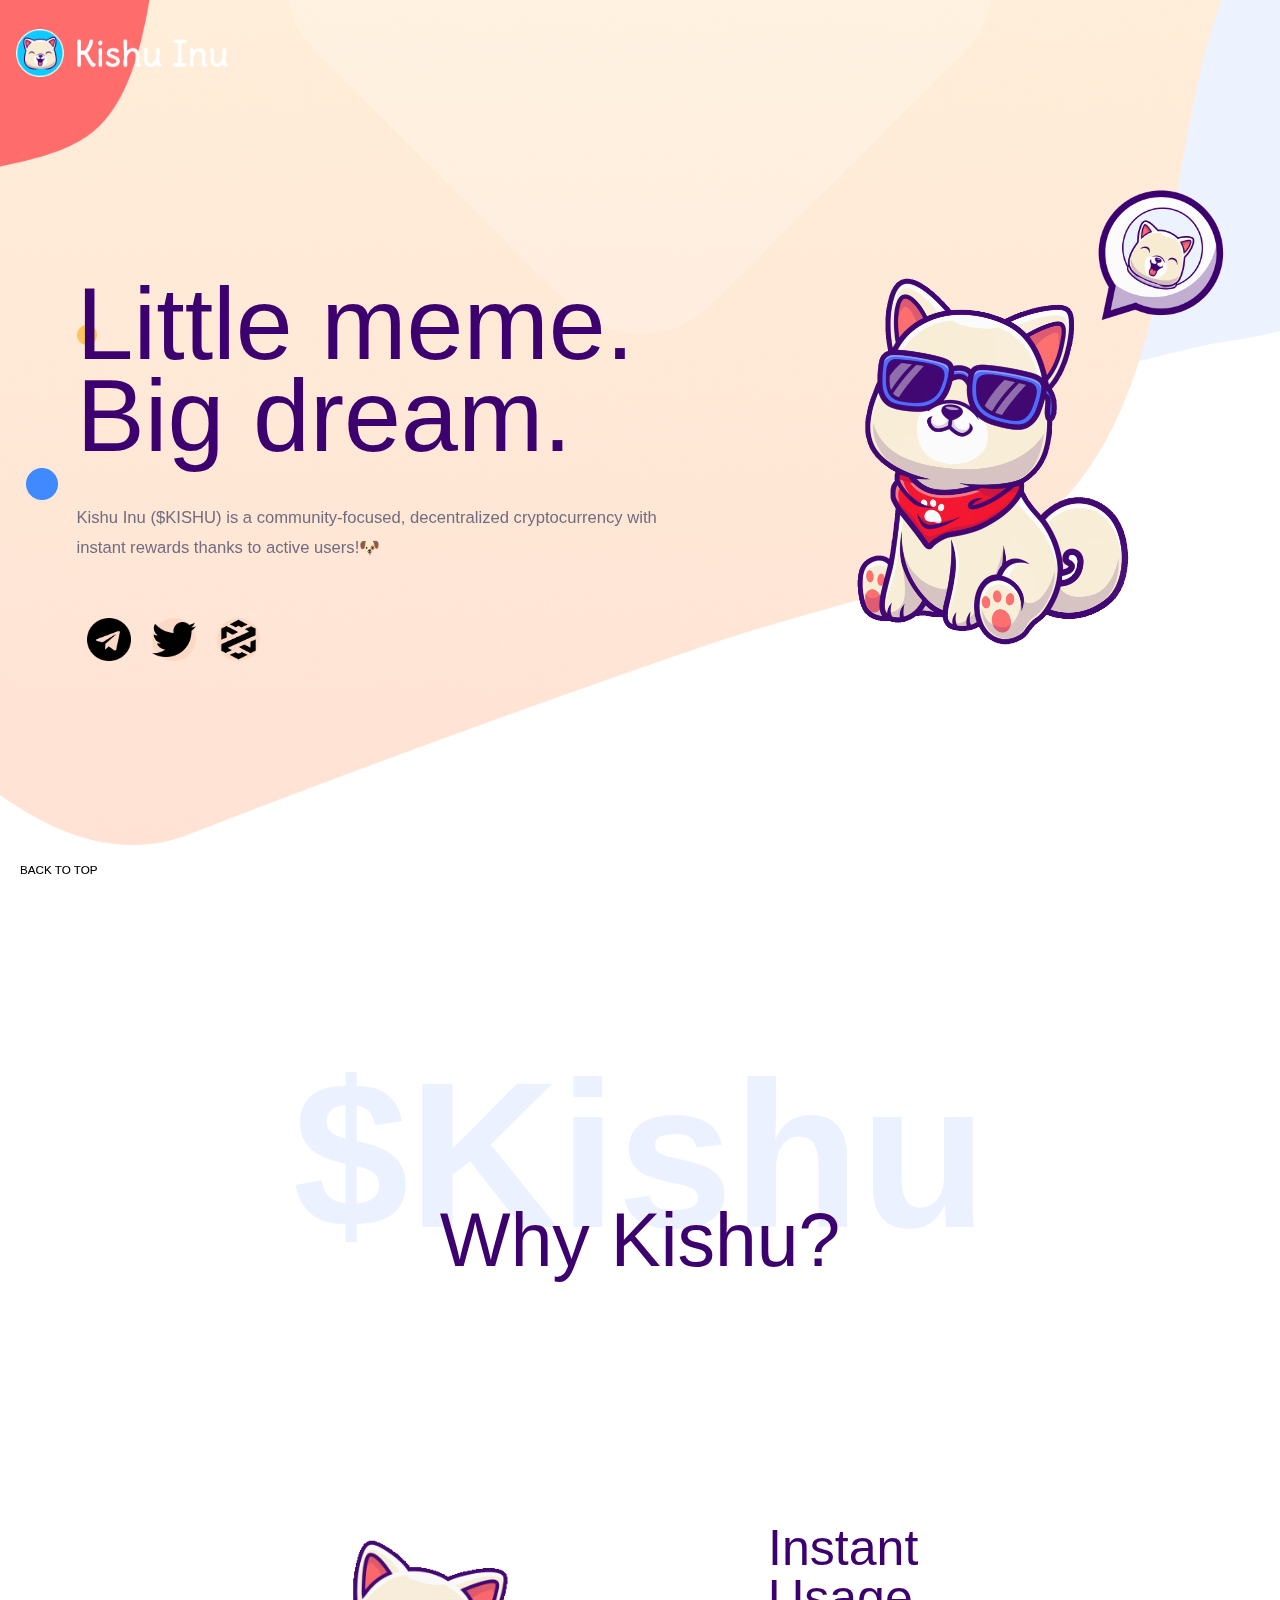
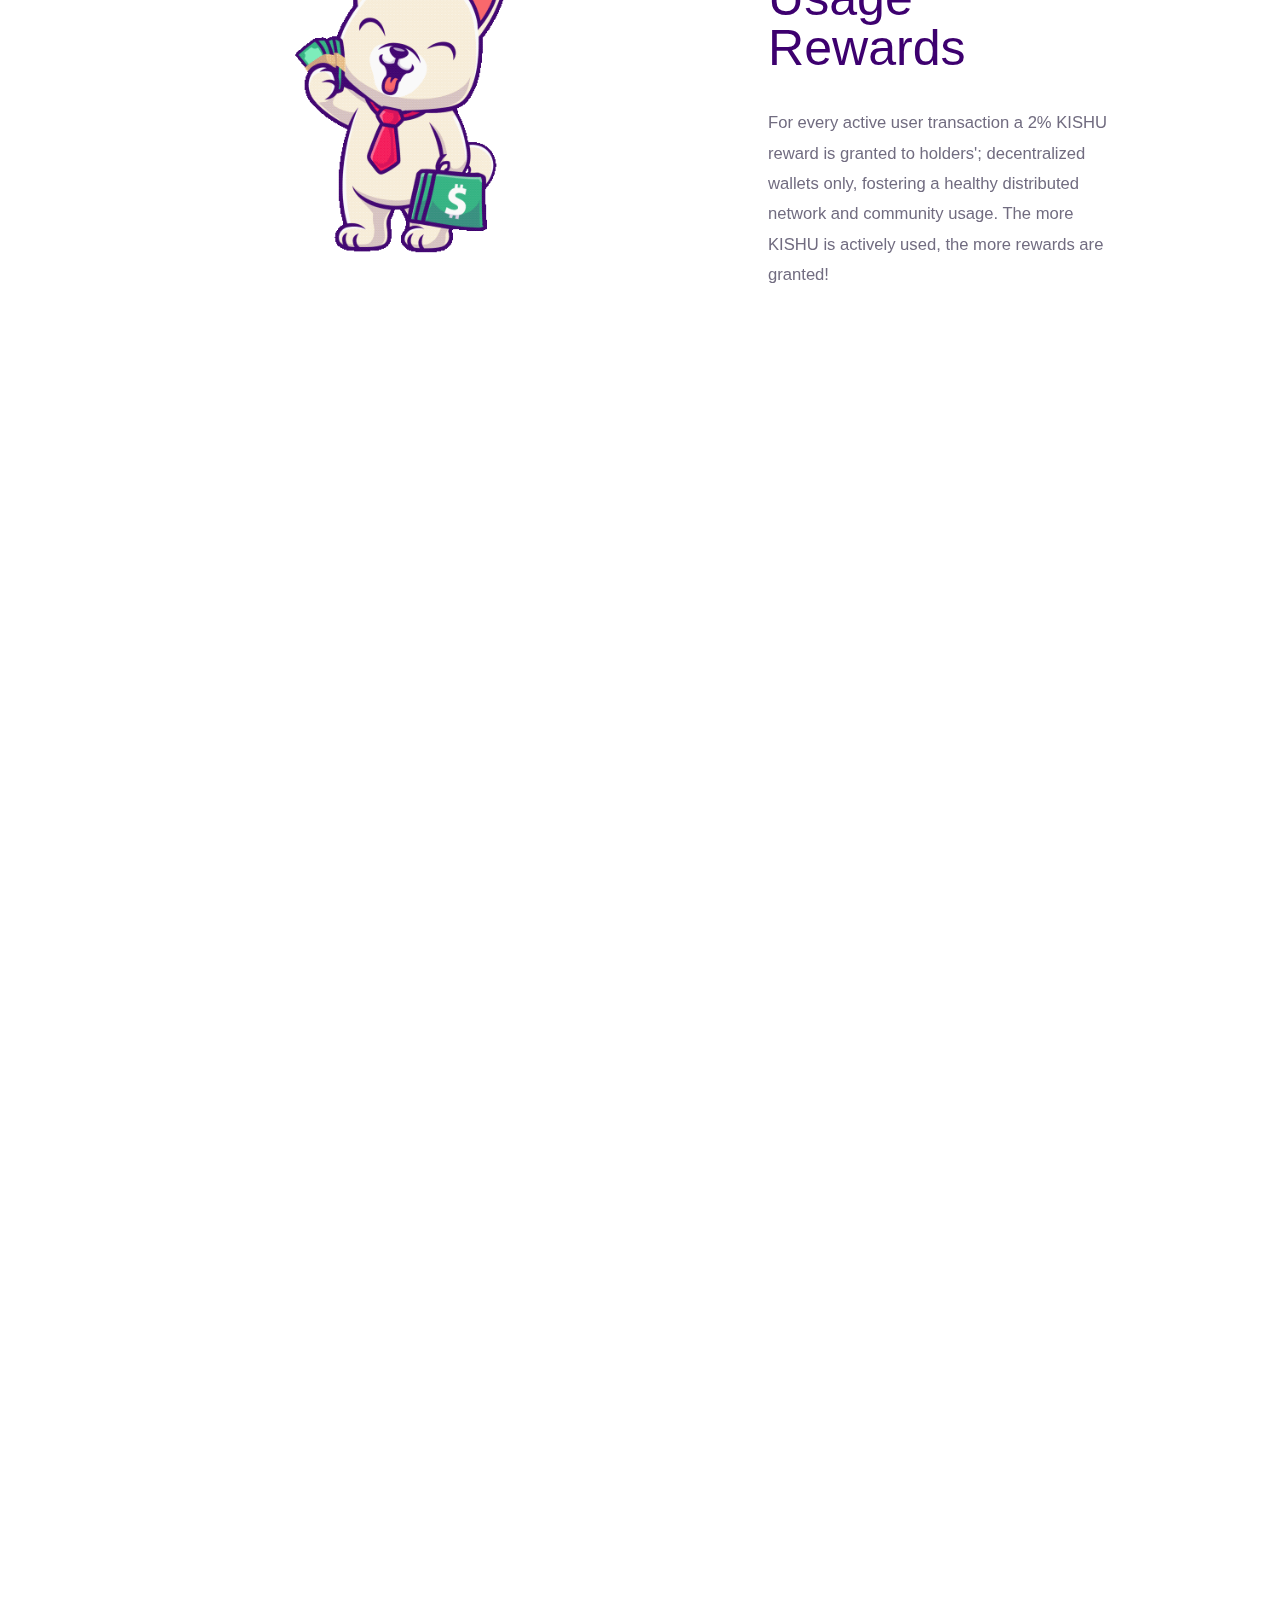
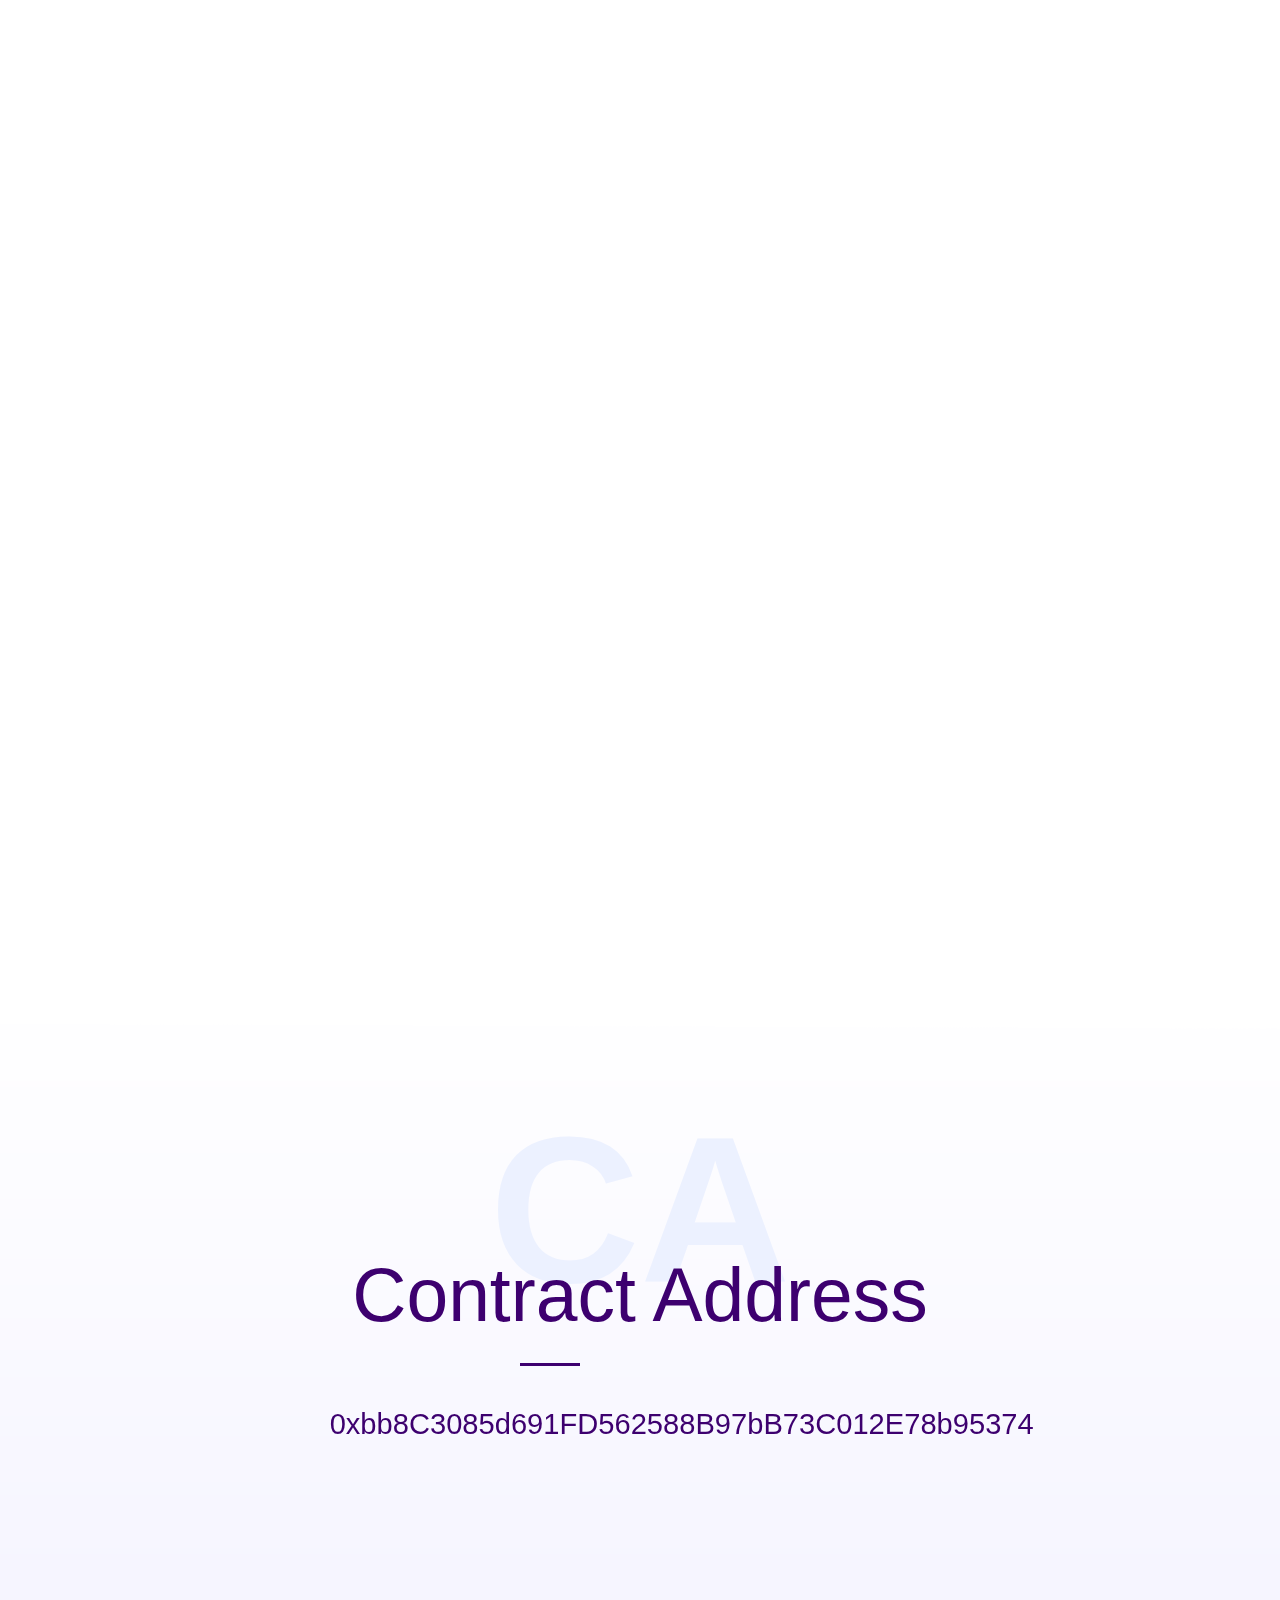
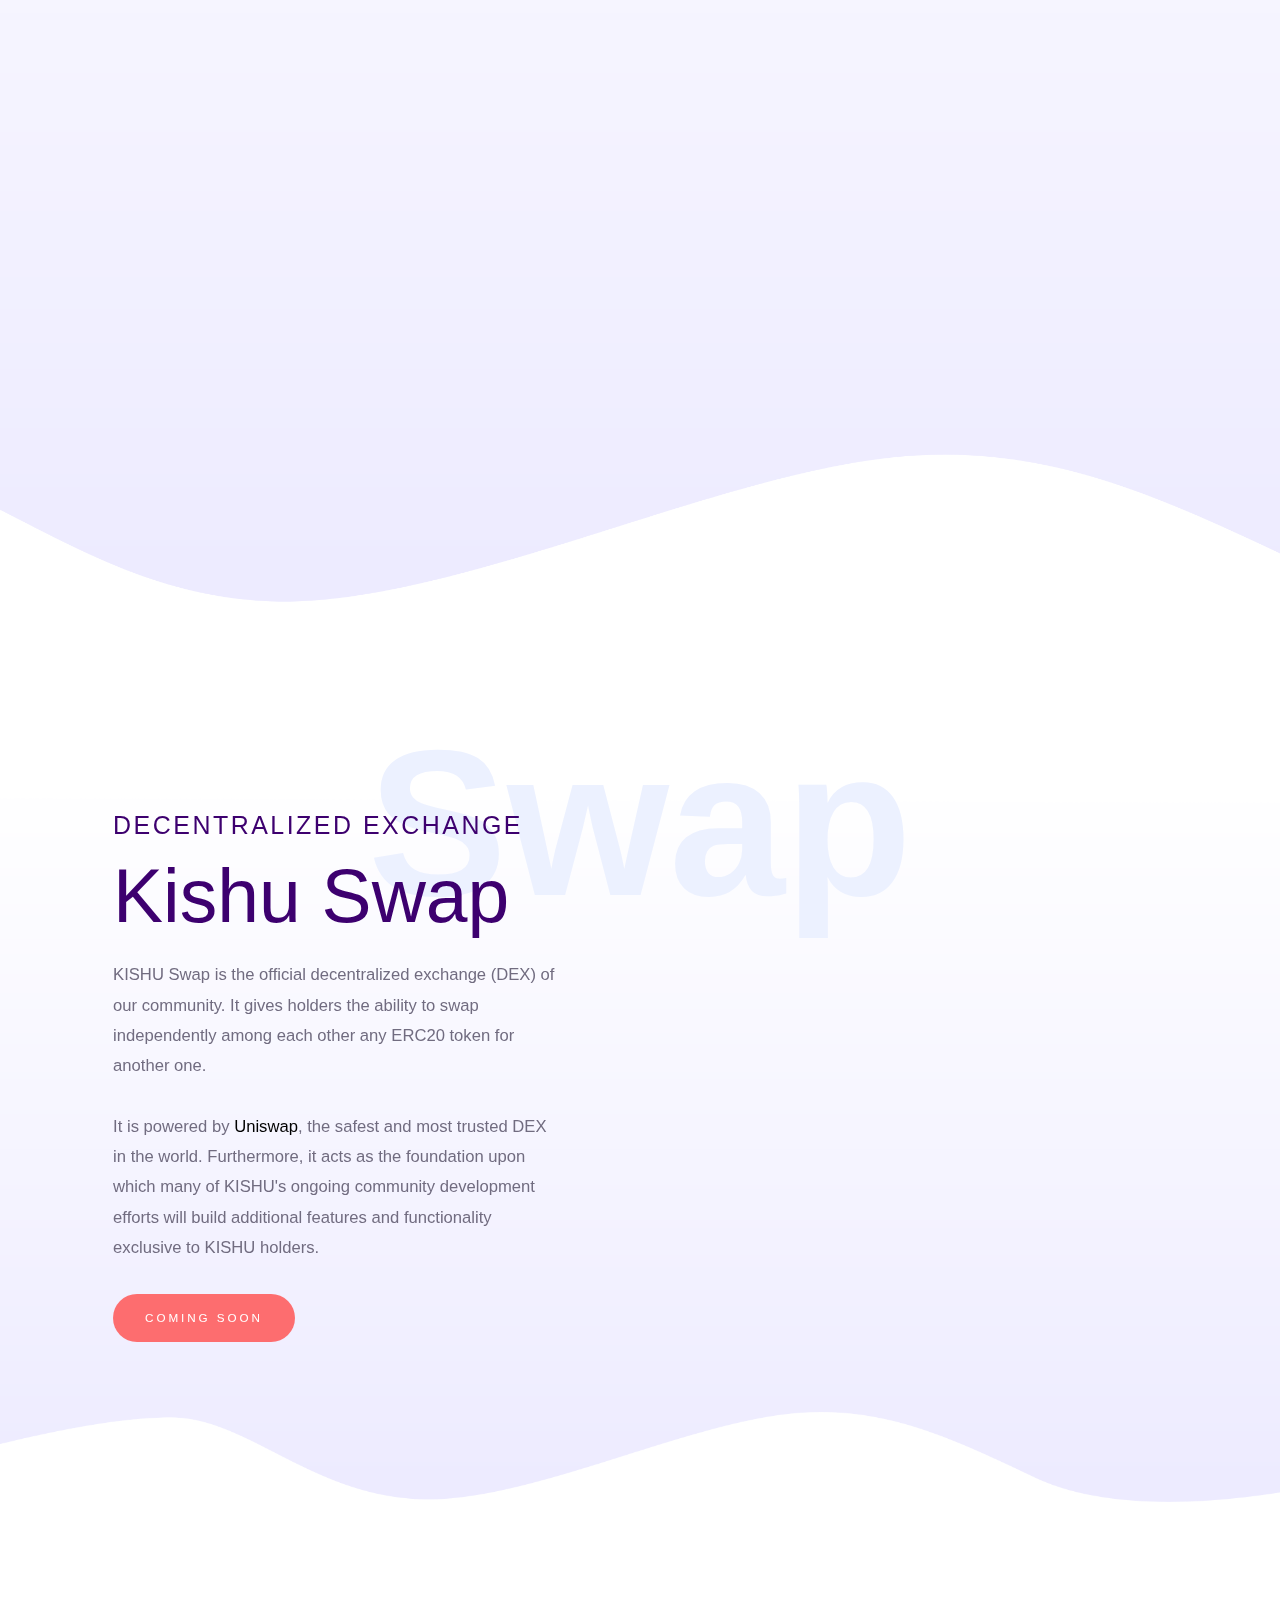
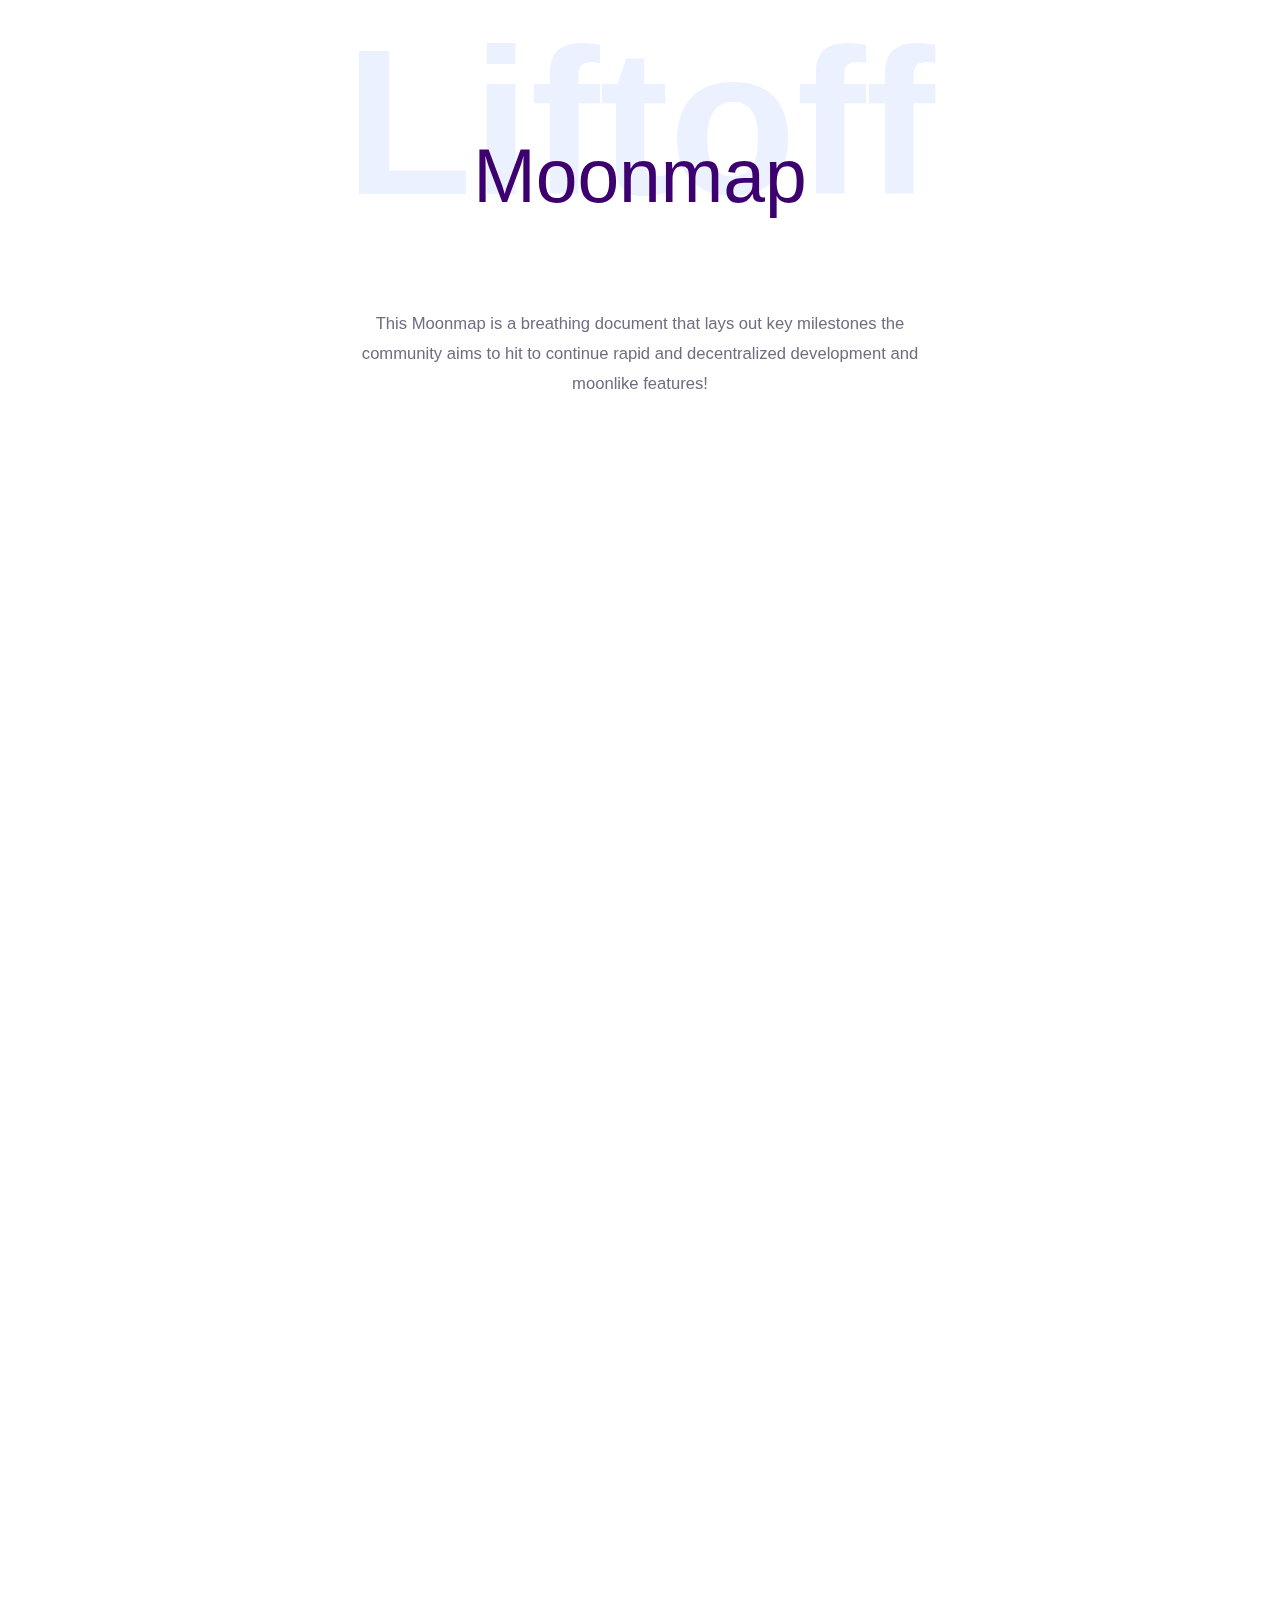
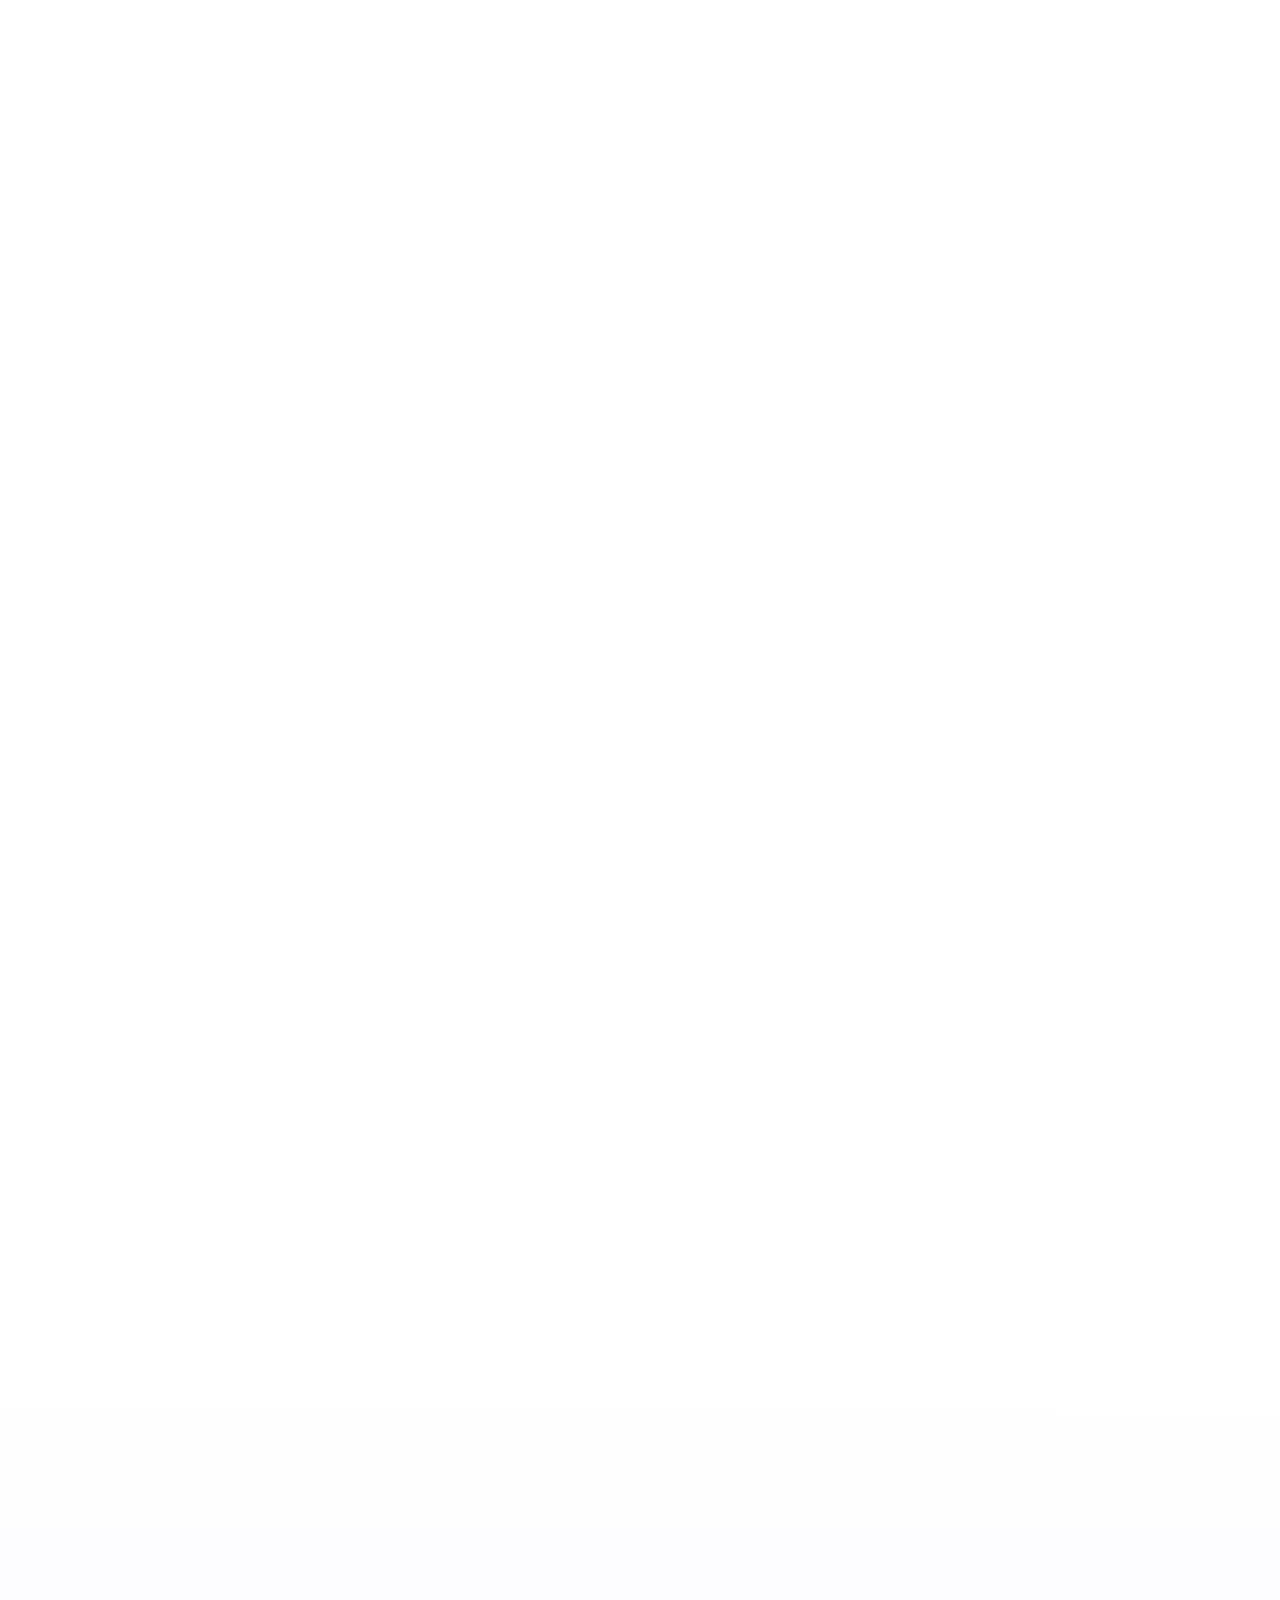
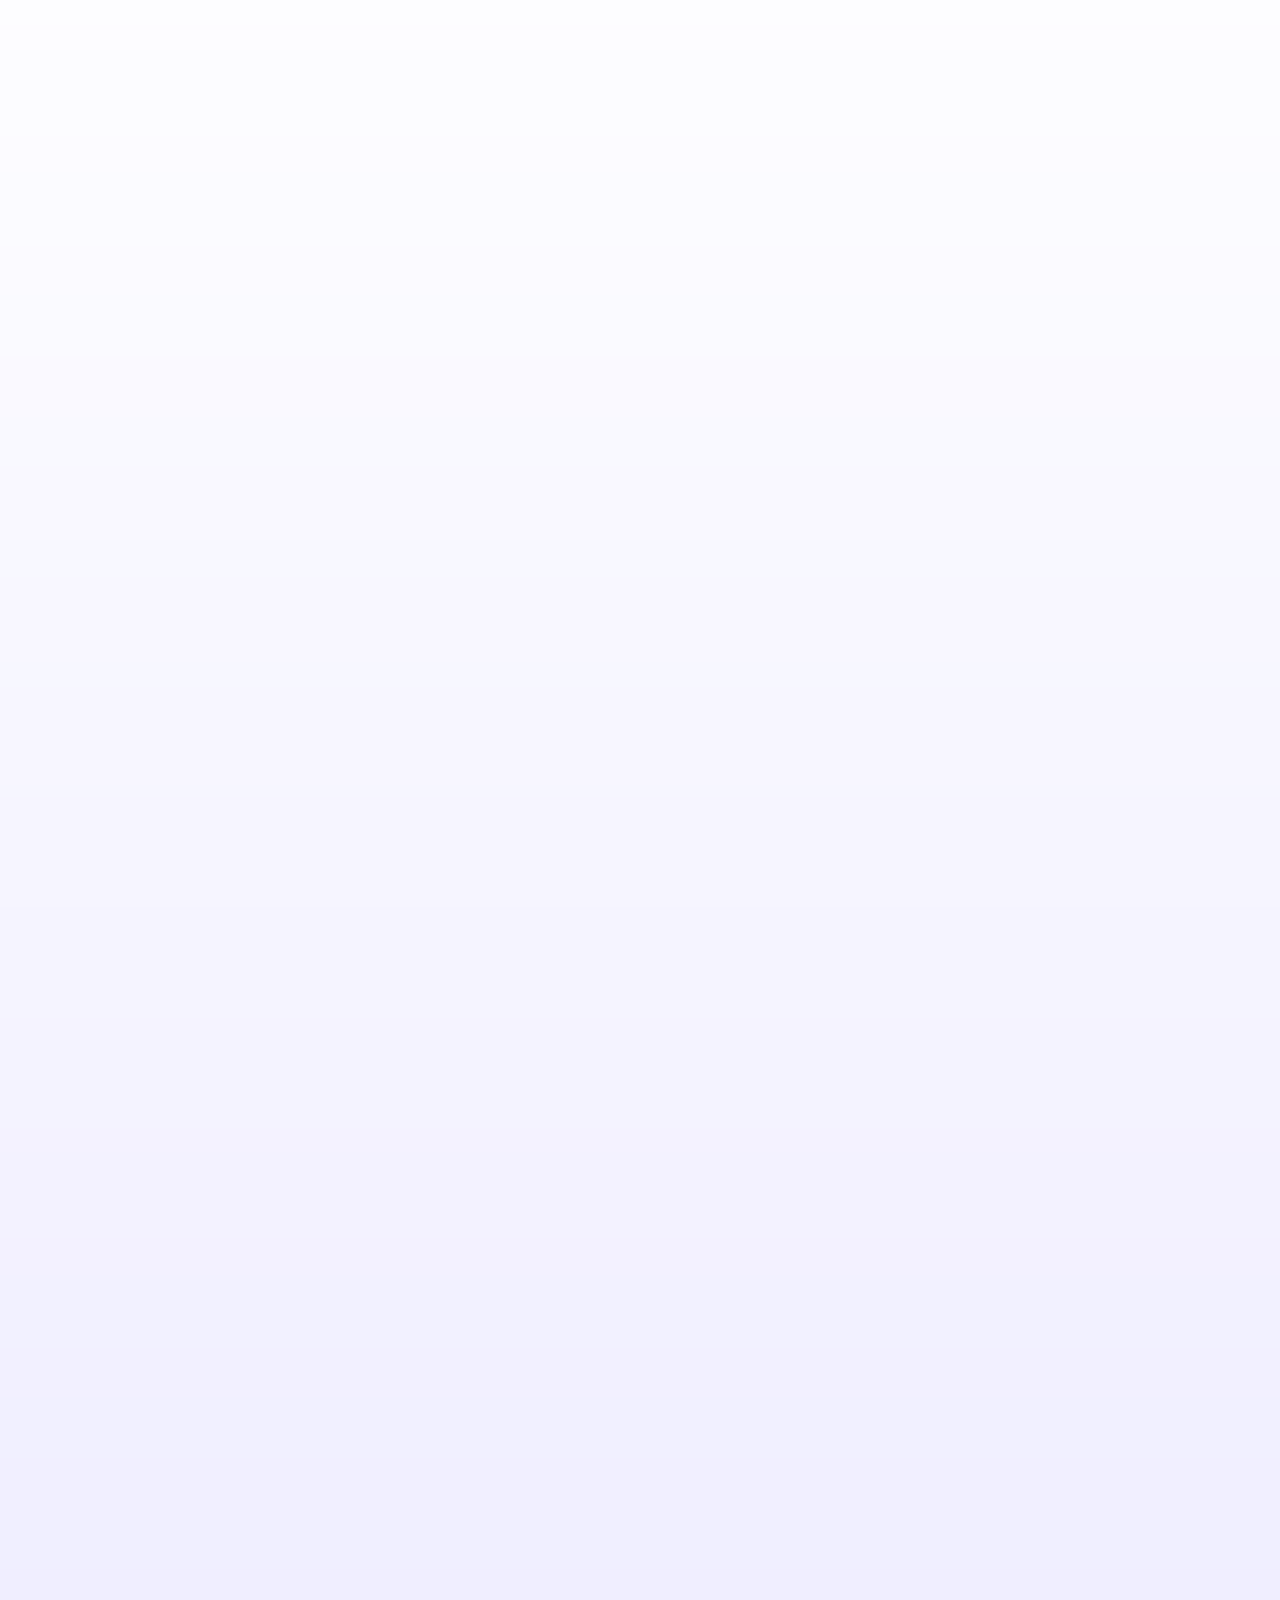
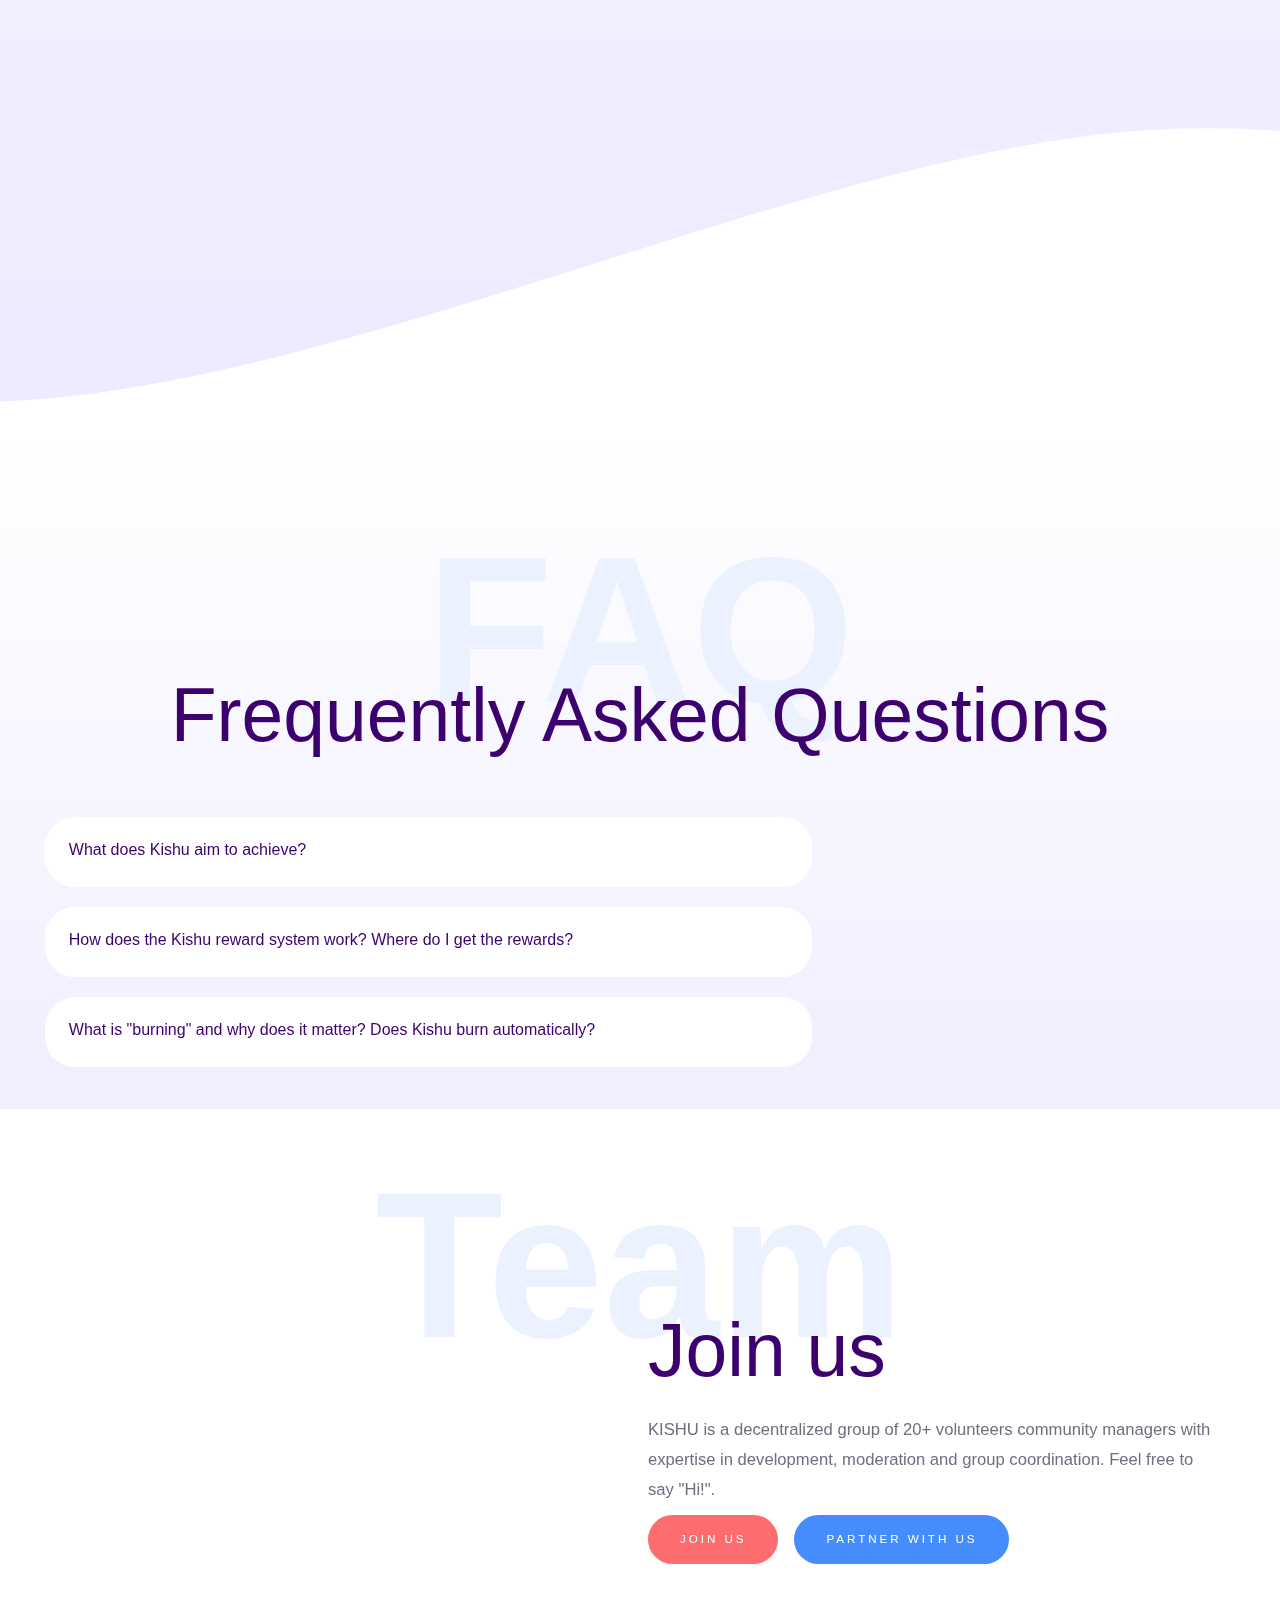
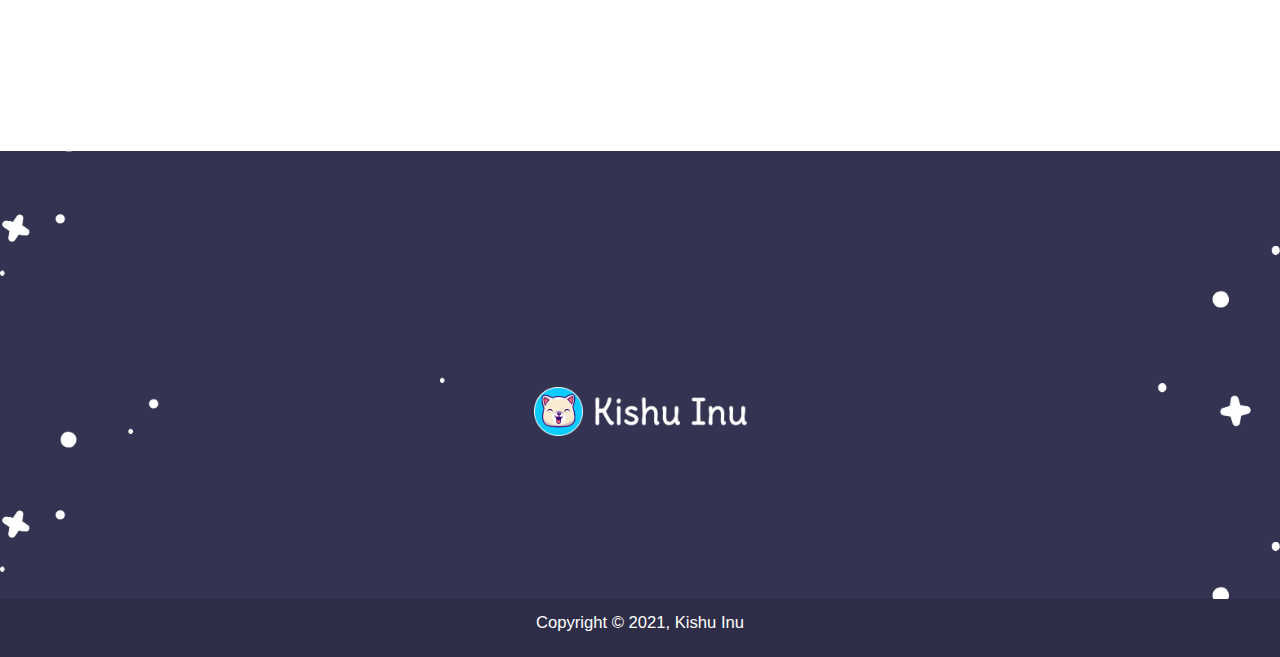
==== commit 70119d73: "Add files via upload" ====
--- a/index.html
+++ b/index.html
@@ -14,6 +14,7 @@
 <meta content="summary_large_image" name="twitter:card">
 <meta content="width=device-width, initial-scale=1" name="viewport">
 <meta content="Webflow" name="generator">
+<link rel="stylesheet" href="https://cdnjs.cloudflare.com/ajax/libs/font-awesome/4.7.0/css/font-awesome.min.css">
 <link href="css/normalize.css" rel="stylesheet" type="text/css">
 <link href="css/webflow.css" rel="stylesheet" type="text/css">
 <link href="css/kishu-inu.webflow.css" rel="stylesheet" type="text/css">
@@ -87,16 +88,17 @@
 <p class="is--hero-text">Kishu Inu ($KISHU) is a community-focused, decentralized cryptocurrency with instant rewards thanks to active users!🐶<br></p>
 
 <div class="social-icons is--hero">
-<a href="https://t.me/kishuinucommunity" target="_blank" class="social-icon-item is--hero w-inline-block">
-<div class="fa-social-icon is--hero"></div>
-</a>
-<a href="https://t.me/kishuinucommunity" target="_blank" class="social-icon-item is--hero w-inline-block">
-<div class="fa-social-icon is--hero"></div>
-</a>
-<a href="https://twitter.com/inukishu" target="_blank" class="social-icon-item is--hero w-inline-block">
-<div class="fa-social-icon is--hero"></div>
-</a>
-</div>
+  <a href="https://t.me/kishuinu_avax" target="_blank" class="social-icon-item is--hero w-inline-block">
+    <img src="telegram.png" alt="Telegram Icon">
+  </a>
+  <a href="https://twitter.com/kishuinu_avax" target="_blank" class="social-icon-item is--hero w-inline-block">
+    <img src="twitter.png" alt="Twitter Icon">
+  </a>
+  <a href="https://www.dextools.io/app/en/avalanche/pair-explorer/0xbb8C3085d691FD562588B97bB73C012E78b95374" target="_blank" class="social-icon-item is--hero w-inline-block">
+    <img src="DexTools.png" alt="DexTool Icon">
+  </a>
+</div>
+
 </div>
 <div id="w-node-c5f9f19b-7168-f059-943c-ccb78b848fa7-52018772" class="hero-graphics-wrapper"><img src="images/01-big.gif" loading="lazy" alt class="kishu-tailwag is-full-height"><img src="images/dream2x.png" loading="lazy" width="193" alt class="kishu-dreambubble"></div>
 </div>
@@ -171,7 +173,7 @@
 <div class="htb-number-text"></div>
 </div>
 <div class="htb-text">
-<h4>0xkjiuhjn89798798hbjhjbkhb8</h4>
+<h4>0xbb8C3085d691FD562588B97bB73C012E78b95374</h4>
 </div>
 </div>
 </div>
@@ -456,14 +458,6 @@
 <div class="footer-bg-imgs"><img src="images/Vector-Smart-Object2x.png" loading="lazy" width="380" sizes="(max-width: 479px) 100vw, 380px" srcset="images/Vector-Smart-Object2x-p-500.png 500w, images/Vector-Smart-Object2x.png 760w" alt class="unicorn-kishu"></div>
 <div class="logo-and-social-wrapper">
 <div class="logo-white"></div>
-<div class="social-icons">
-<a href="https://t.me/kishuinu" target="_blank" class="social-icon-item w-inline-block">
-<div class="fa-social-icon"></div>
-</a>
-<a href="https://twitter.com/inukishu" target="_blank" class="social-icon-item w-inline-block">
-<div class="fa-social-icon"></div>
-</a>
-</div>
 </div>
 </div>
 <div class="copyright">
--- a/css/webflow.css
+++ b/css/webflow.css
@@ -0,0 +1 @@
+@font-face{font-family:webflow-icons;src:url([data-uri]) format('truetype');font-weight:400;font-style:normal}[class^=w-icon-],[class*=" w-icon-"]{font-family:webflow-icons!important;speak:none;font-style:normal;font-weight:400;font-variant:normal;text-transform:none;line-height:1;-webkit-font-smoothing:antialiased;-moz-osx-font-smoothing:grayscale}.w-icon-slider-right:before{content:"\e600"}.w-icon-slider-left:before{content:"\e601"}.w-icon-nav-menu:before{content:"\e602"}.w-icon-arrow-down:before,.w-icon-dropdown-toggle:before{content:"\e603"}.w-icon-file-upload-remove:before{content:"\e900"}.w-icon-file-upload-icon:before{content:"\e903"}*{-webkit-box-sizing:border-box;-moz-box-sizing:border-box;box-sizing:border-box}html{height:100%}body{margin:0;min-height:100%;background-color:#fff;font-family:Arial,sans-serif;font-size:14px;line-height:20px;color:#333}img{max-width:100%;vertical-align:middle;display:inline-block}html.w-mod-touch *{background-attachment:scroll!important}.w-block{display:block}.w-inline-block{max-width:100%;display:inline-block}.w-clearfix:before,.w-clearfix:after{content:" ";display:table;grid-column-start:1;grid-row-start:1;grid-column-end:2;grid-row-end:2}.w-clearfix:after{clear:both}.w-hidden{display:none}.w-button{display:inline-block;padding:9px 15px;background-color:#3898ec;color:#fff;border:0;line-height:inherit;text-decoration:none;cursor:pointer;border-radius:0}input.w-button{-webkit-appearance:button}html[data-w-dynpage] [data-w-cloak]{color:transparent!important}.w-webflow-badge,.w-webflow-badge *{position:static;left:auto;top:auto;right:auto;bottom:auto;z-index:auto;display:block;visibility:visible;overflow:visible;overflow-x:visible;overflow-y:visible;box-sizing:border-box;width:auto;height:auto;max-height:none;max-width:none;min-height:0;min-width:0;margin:0;padding:0;float:none;clear:none;border:0 transparent;border-radius:0;background:0 0;background-image:none;background-position:0% 0%;background-size:auto auto;background-repeat:repeat;background-origin:padding-box;background-clip:border-box;background-attachment:scroll;background-color:transparent;box-shadow:none;opacity:1;transform:none;transition:none;direction:ltr;font-family:inherit;font-weight:inherit;color:inherit;font-size:inherit;line-height:inherit;font-style:inherit;font-variant:inherit;text-align:inherit;letter-spacing:inherit;text-decoration:inherit;text-indent:0;text-transform:inherit;list-style-type:disc;text-shadow:none;font-smoothing:auto;vertical-align:baseline;cursor:inherit;white-space:inherit;word-break:normal;word-spacing:normal;word-wrap:normal}.w-webflow-badge{position:fixed!important;display:inline-block!important;visibility:visible!important;opacity:1!important;z-index:2147483647!important;top:auto!important;right:12px!important;bottom:12px!important;left:auto!important;color:#aaadb0!important;background-color:#fff!important;border-radius:3px!important;padding:6px 8px 6px 6px!important;font-size:12px!important;opacity:1!important;line-height:14px!important;text-decoration:none!important;transform:none!important;margin:0!important;width:auto!important;height:auto!important;overflow:visible!important;white-space:nowrap;box-shadow:0 0 0 1px rgba(0,0,0,.1),0 1px 3px rgba(0,0,0,.1);cursor:pointer}.w-webflow-badge>img{display:inline-block!important;visibility:visible!important;opacity:1!important;vertical-align:middle!important}h1,h2,h3,h4,h5,h6{font-weight:700;margin-bottom:10px}h1{font-size:38px;line-height:44px;margin-top:20px}h2{font-size:32px;line-height:36px;margin-top:20px}h3{font-size:24px;line-height:30px;margin-top:20px}h4{font-size:18px;line-height:24px;margin-top:10px}h5{font-size:14px;line-height:20px;margin-top:10px}h6{font-size:12px;line-height:18px;margin-top:10px}p{margin-top:0;margin-bottom:10px}blockquote{margin:0 0 10px;padding:10px 20px;border-left:5px solid #e2e2e2;font-size:18px;line-height:22px}figure{margin:0;margin-bottom:10px}figcaption{margin-top:5px;text-align:center}ul,ol{margin-top:0;margin-bottom:10px;padding-left:40px}.w-list-unstyled{padding-left:0;list-style:none}.w-embed:before,.w-embed:after{content:" ";display:table;grid-column-start:1;grid-row-start:1;grid-column-end:2;grid-row-end:2}.w-embed:after{clear:both}.w-video{width:100%;position:relative;padding:0}.w-video iframe,.w-video object,.w-video embed{position:absolute;top:0;left:0;width:100%;height:100%;border:none}fieldset{padding:0;margin:0;border:0}button,html input[type=button],input[type=reset]{border:0;cursor:pointer;-webkit-appearance:button}.w-form{margin:0 0 15px}.w-form-done{display:none;padding:20px;text-align:center;background-color:#ddd}.w-form-fail{display:none;margin-top:10px;padding:10px;background-color:#ffdede}label{display:block;margin-bottom:5px;font-weight:700}.w-input,.w-select{display:block;width:100%;height:38px;padding:8px 12px;margin-bottom:10px;font-size:14px;line-height:1.428571429;color:#333;vertical-align:middle;background-color:#fff;border:1px solid #ccc}.w-input:-moz-placeholder,.w-select:-moz-placeholder{color:#999}.w-input::-moz-placeholder,.w-select::-moz-placeholder{color:#999;opacity:1}.w-input:-ms-input-placeholder,.w-select:-ms-input-placeholder{color:#999}.w-input::-webkit-input-placeholder,.w-select::-webkit-input-placeholder{color:#999}.w-input:focus,.w-select:focus{border-color:#3898ec;outline:0}.w-input[disabled],.w-select[disabled],.w-input[readonly],.w-select[readonly],fieldset[disabled] .w-input,fieldset[disabled] .w-select{cursor:not-allowed;background-color:#eee}textarea.w-input,textarea.w-select{height:auto}.w-select{background-color:#f3f3f3}.w-select[multiple]{height:auto}.w-form-label{display:inline-block;cursor:pointer;font-weight:400;margin-bottom:0}.w-radio{display:block;margin-bottom:5px;padding-left:20px}.w-radio:before,.w-radio:after{content:" ";display:table;grid-column-start:1;grid-row-start:1;grid-column-end:2;grid-row-end:2}.w-radio:after{clear:both}.w-radio-input{margin:4px 0 0;margin-top:1px \9;line-height:normal;float:left;margin-left:-20px}.w-radio-input{margin-top:3px}.w-file-upload{display:block;margin-bottom:10px}.w-file-upload-input{width:.1px;height:.1px;opacity:0;overflow:hidden;position:absolute;z-index:-100}.w-file-upload-default,.w-file-upload-uploading,.w-file-upload-success{display:inline-block;color:#333}.w-file-upload-error{display:block;margin-top:10px}.w-file-upload-default.w-hidden,.w-file-upload-uploading.w-hidden,.w-file-upload-error.w-hidden,.w-file-upload-success.w-hidden{display:none}.w-file-upload-uploading-btn{display:flex;font-size:14px;font-weight:400;cursor:pointer;margin:0;padding:8px 12px;border:1px solid #ccc;background-color:#fafafa}.w-file-upload-file{display:flex;flex-grow:1;justify-content:space-between;margin:0;padding:8px 9px 8px 11px;border:1px solid #ccc;background-color:#fafafa}.w-file-upload-file-name{font-size:14px;font-weight:400;display:block}.w-file-remove-link{margin-top:3px;margin-left:10px;width:auto;height:auto;padding:3px;display:block;cursor:pointer}.w-icon-file-upload-remove{margin:auto;font-size:10px}.w-file-upload-error-msg{display:inline-block;color:#ea384c;padding:2px 0}.w-file-upload-info{display:inline-block;line-height:38px;padding:0 12px}.w-file-upload-label{display:inline-block;font-size:14px;font-weight:400;cursor:pointer;margin:0;padding:8px 12px;border:1px solid #ccc;background-color:#fafafa}.w-icon-file-upload-icon,.w-icon-file-upload-uploading{display:inline-block;margin-right:8px;width:20px}.w-icon-file-upload-uploading{height:20px}.w-container{margin-left:auto;margin-right:auto;max-width:940px}.w-container:before,.w-container:after{content:" ";display:table;grid-column-start:1;grid-row-start:1;grid-column-end:2;grid-row-end:2}.w-container:after{clear:both}.w-container .w-row{margin-left:-10px;margin-right:-10px}.w-row:before,.w-row:after{content:" ";display:table;grid-column-start:1;grid-row-start:1;grid-column-end:2;grid-row-end:2}.w-row:after{clear:both}.w-row .w-row{margin-left:0;margin-right:0}.w-col{position:relative;float:left;width:100%;min-height:1px;padding-left:10px;padding-right:10px}.w-col .w-col{padding-left:0;padding-right:0}.w-col-1{width:8.33333333%}.w-col-2{width:16.66666667%}.w-col-3{width:25%}.w-col-4{width:33.33333333%}.w-col-5{width:41.66666667%}.w-col-6{width:50%}.w-col-7{width:58.33333333%}.w-col-8{width:66.66666667%}.w-col-9{width:75%}.w-col-10{width:83.33333333%}.w-col-11{width:91.66666667%}.w-col-12{width:100%}.w-hidden-main{display:none!important}@media screen and (max-width:991px){.w-container{max-width:728px}.w-hidden-main{display:inherit!important}.w-hidden-medium{display:none!important}.w-col-medium-1{width:8.33333333%}.w-col-medium-2{width:16.66666667%}.w-col-medium-3{width:25%}.w-col-medium-4{width:33.33333333%}.w-col-medium-5{width:41.66666667%}.w-col-medium-6{width:50%}.w-col-medium-7{width:58.33333333%}.w-col-medium-8{width:66.66666667%}.w-col-medium-9{width:75%}.w-col-medium-10{width:83.33333333%}.w-col-medium-11{width:91.66666667%}.w-col-medium-12{width:100%}.w-col-stack{width:100%;left:auto;right:auto}}@media screen and (max-width:767px){.w-hidden-main{display:inherit!important}.w-hidden-medium{display:inherit!important}.w-hidden-small{display:none!important}.w-row,.w-container .w-row{margin-left:0;margin-right:0}.w-col{width:100%;left:auto;right:auto}.w-col-small-1{width:8.33333333%}.w-col-small-2{width:16.66666667%}.w-col-small-3{width:25%}.w-col-small-4{width:33.33333333%}.w-col-small-5{width:41.66666667%}.w-col-small-6{width:50%}.w-col-small-7{width:58.33333333%}.w-col-small-8{width:66.66666667%}.w-col-small-9{width:75%}.w-col-small-10{width:83.33333333%}.w-col-small-11{width:91.66666667%}.w-col-small-12{width:100%}}@media screen and (max-width:479px){.w-container{max-width:none}.w-hidden-main{display:inherit!important}.w-hidden-medium{display:inherit!important}.w-hidden-small{display:inherit!important}.w-hidden-tiny{display:none!important}.w-col{width:100%}.w-col-tiny-1{width:8.33333333%}.w-col-tiny-2{width:16.66666667%}.w-col-tiny-3{width:25%}.w-col-tiny-4{width:33.33333333%}.w-col-tiny-5{width:41.66666667%}.w-col-tiny-6{width:50%}.w-col-tiny-7{width:58.33333333%}.w-col-tiny-8{width:66.66666667%}.w-col-tiny-9{width:75%}.w-col-tiny-10{width:83.33333333%}.w-col-tiny-11{width:91.66666667%}.w-col-tiny-12{width:100%}}.w-widget{position:relative}.w-widget-map{width:100%;height:400px}.w-widget-map label{width:auto;display:inline}.w-widget-map img{max-width:inherit}.w-widget-map .gm-style-iw{text-align:center}.w-widget-map .gm-style-iw>button{display:none!important}.w-widget-twitter{overflow:hidden}.w-widget-twitter-count-shim{display:inline-block;vertical-align:top;position:relative;width:28px;height:20px;text-align:center;background:#fff;border:#758696 solid 1px;border-radius:3px}.w-widget-twitter-count-shim *{pointer-events:none;-webkit-user-select:none;-moz-user-select:none;-ms-user-select:none;user-select:none}.w-widget-twitter-count-shim .w-widget-twitter-count-inner{position:relative;font-size:15px;line-height:12px;text-align:center;color:#999;font-family:serif}.w-widget-twitter-count-shim .w-widget-twitter-count-clear{position:relative;display:block}.w-widget-twitter-count-shim.w--large{width:36px;height:28px}.w-widget-twitter-count-shim.w--large .w-widget-twitter-count-inner{font-size:18px;line-height:18px}.w-widget-twitter-count-shim:not(.w--vertical){margin-left:5px;margin-right:8px}.w-widget-twitter-count-shim:not(.w--vertical).w--large{margin-left:6px}.w-widget-twitter-count-shim:not(.w--vertical):before,.w-widget-twitter-count-shim:not(.w--vertical):after{top:50%;left:0;border:solid transparent;content:' ';height:0;width:0;position:absolute;pointer-events:none}.w-widget-twitter-count-shim:not(.w--vertical):before{border-color:transparent;border-right-color:#5d6c7b;border-width:4px;margin-left:-9px;margin-top:-4px}.w-widget-twitter-count-shim:not(.w--vertical).w--large:before{border-width:5px;margin-left:-10px;margin-top:-5px}.w-widget-twitter-count-shim:not(.w--vertical):after{border-color:transparent;border-right-color:#fff;border-width:4px;margin-left:-8px;margin-top:-4px}.w-widget-twitter-count-shim:not(.w--vertical).w--large:after{border-width:5px;margin-left:-9px;margin-top:-5px}.w-widget-twitter-count-shim.w--vertical{width:61px;height:33px;margin-bottom:8px}.w-widget-twitter-count-shim.w--vertical:before,.w-widget-twitter-count-shim.w--vertical:after{top:100%;left:50%;border:solid transparent;content:' ';height:0;width:0;position:absolute;pointer-events:none}.w-widget-twitter-count-shim.w--vertical:before{border-color:transparent;border-top-color:#5d6c7b;border-width:5px;margin-left:-5px}.w-widget-twitter-count-shim.w--vertical:after{border-color:transparent;border-top-color:#fff;border-width:4px;margin-left:-4px}.w-widget-twitter-count-shim.w--vertical .w-widget-twitter-count-inner{font-size:18px;line-height:22px}.w-widget-twitter-count-shim.w--vertical.w--large{width:76px}.w-background-video{position:relative;overflow:hidden;height:500px;color:#fff}.w-background-video>video{background-size:cover;background-position:50% 50%;position:absolute;margin:auto;width:100%;height:100%;right:-100%;bottom:-100%;top:-100%;left:-100%;object-fit:cover;z-index:-100}.w-background-video>video::-webkit-media-controls-start-playback-button{display:none!important;-webkit-appearance:none}.w-background-video--control{position:absolute;bottom:1em;right:1em;background-color:transparent;padding:0}.w-background-video--control>[hidden]{display:none!important}.w-slider{position:relative;height:300px;text-align:center;background:#ddd;clear:both;-webkit-tap-highlight-color:transparent;tap-highlight-color:transparent}.w-slider-mask{position:relative;display:block;overflow:hidden;z-index:1;left:0;right:0;height:100%;white-space:nowrap}.w-slide{position:relative;display:inline-block;vertical-align:top;width:100%;height:100%;white-space:normal;text-align:left}.w-slider-nav{position:absolute;z-index:2;top:auto;right:0;bottom:0;left:0;margin:auto;padding-top:10px;height:40px;text-align:center;-webkit-tap-highlight-color:transparent;tap-highlight-color:transparent}.w-slider-nav.w-round>div{border-radius:100%}.w-slider-nav.w-num>div{width:auto;height:auto;padding:.2em .5em;font-size:inherit;line-height:inherit}.w-slider-nav.w-shadow>div{box-shadow:0 0 3px rgba(51,51,51,.4)}.w-slider-nav-invert{color:#fff}.w-slider-nav-invert>div{background-color:rgba(34,34,34,.4)}.w-slider-nav-invert>div.w-active{background-color:#222}.w-slider-dot{position:relative;display:inline-block;width:1em;height:1em;background-color:rgba(255,255,255,.4);cursor:pointer;margin:0 3px .5em;transition:background-color 100ms,color 100ms}.w-slider-dot.w-active{background-color:#fff}.w-slider-dot:focus{outline:none;box-shadow:0 0 0 2px #fff}.w-slider-dot:focus.w-active{box-shadow:none}.w-slider-arrow-left,.w-slider-arrow-right{position:absolute;width:80px;top:0;right:0;bottom:0;left:0;margin:auto;cursor:pointer;overflow:hidden;color:#fff;font-size:40px;-webkit-tap-highlight-color:transparent;tap-highlight-color:transparent;-webkit-user-select:none;-moz-user-select:none;-ms-user-select:none;user-select:none}.w-slider-arrow-left [class^=w-icon-],.w-slider-arrow-right [class^=w-icon-],.w-slider-arrow-left [class*=' w-icon-'],.w-slider-arrow-right [class*=' w-icon-']{position:absolute}.w-slider-arrow-left:focus,.w-slider-arrow-right:focus{outline:0}.w-slider-arrow-left{z-index:3;right:auto}.w-slider-arrow-right{z-index:4;left:auto}.w-icon-slider-left,.w-icon-slider-right{top:0;right:0;bottom:0;left:0;margin:auto;width:1em;height:1em}.w-slider-aria-label{border:0;clip:rect(0 0 0 0);height:1px;margin:-1px;overflow:hidden;padding:0;position:absolute;width:1px}.w-slider-force-show{display:block!important}.w-dropdown{display:inline-block;position:relative;text-align:left;margin-left:auto;margin-right:auto;z-index:900}.w-dropdown-btn,.w-dropdown-toggle,.w-dropdown-link{position:relative;vertical-align:top;text-decoration:none;color:#222;padding:20px;text-align:left;margin-left:auto;margin-right:auto;white-space:nowrap}.w-dropdown-toggle{-webkit-user-select:none;-moz-user-select:none;-ms-user-select:none;user-select:none;display:inline-block;cursor:pointer;padding-right:40px}.w-dropdown-toggle:focus{outline:0}.w-icon-dropdown-toggle{position:absolute;top:0;right:0;bottom:0;margin:auto;margin-right:20px;width:1em;height:1em}.w-dropdown-list{position:absolute;background:#ddd;display:none;min-width:100%}.w-dropdown-list.w--open{display:block}.w-dropdown-link{padding:10px 20px;display:block;color:#222}.w-dropdown-link.w--current{color:#0082f3}.w-dropdown-link:focus{outline:0}@media screen and (max-width:767px){.w-nav-brand{padding-left:10px}}.w-lightbox-backdrop{color:#000;cursor:auto;font-family:serif;font-size:medium;font-style:normal;font-variant:normal;font-weight:400;letter-spacing:normal;line-height:normal;list-style:disc;text-align:start;text-indent:0;text-shadow:none;text-transform:none;visibility:visible;white-space:normal;word-break:normal;word-spacing:normal;word-wrap:normal;position:fixed;top:0;right:0;bottom:0;left:0;color:#fff;font-family:helvetica neue,Helvetica,Ubuntu,segoe ui,Verdana,sans-serif;font-size:17px;line-height:1.2;font-weight:300;text-align:center;background:rgba(0,0,0,.9);z-index:2000;outline:0;opacity:0;-webkit-user-select:none;-moz-user-select:none;-ms-user-select:none;-webkit-tap-highlight-color:transparent;-webkit-transform:translate(0,0)}.w-lightbox-backdrop,.w-lightbox-container{height:100%;overflow:auto;-webkit-overflow-scrolling:touch}.w-lightbox-content{position:relative;height:100vh;overflow:hidden}.w-lightbox-view{position:absolute;width:100vw;height:100vh;opacity:0}.w-lightbox-view:before{content:"";height:100vh}.w-lightbox-group,.w-lightbox-group .w-lightbox-view,.w-lightbox-group .w-lightbox-view:before{height:86vh}.w-lightbox-frame,.w-lightbox-view:before{display:inline-block;vertical-align:middle}.w-lightbox-figure{position:relative;margin:0}.w-lightbox-group .w-lightbox-figure{cursor:pointer}.w-lightbox-img{width:auto;height:auto;max-width:none}.w-lightbox-image{display:block;float:none;max-width:100vw;max-height:100vh}.w-lightbox-group .w-lightbox-image{max-height:86vh}.w-lightbox-caption{position:absolute;right:0;bottom:0;left:0;padding:.5em 1em;background:rgba(0,0,0,.4);text-align:left;text-overflow:ellipsis;white-space:nowrap;overflow:hidden}.w-lightbox-embed{position:absolute;top:0;right:0;bottom:0;left:0;width:100%;height:100%}.w-lightbox-control{position:absolute;top:0;width:4em;background-size:24px;background-repeat:no-repeat;background-position:center;cursor:pointer;-webkit-transition:all .3s;transition:all .3s}.w-lightbox-left{display:none;bottom:0;left:0;background-image:url([data-uri])}.w-lightbox-right{display:none;right:0;bottom:0;background-image:url([data-uri])}.w-lightbox-close{right:0;height:2.6em;background-image:url([data-uri]);background-size:18px}.w-lightbox-strip{position:absolute;bottom:0;left:0;right:0;padding:0 1vh;line-height:0;white-space:nowrap;overflow-x:auto;overflow-y:hidden}.w-lightbox-item{display:inline-block;width:10vh;padding:2vh 1vh;box-sizing:content-box;cursor:pointer;-webkit-transform:translate3d(0,0,0)}.w-lightbox-active{opacity:.3}.w-lightbox-thumbnail{position:relative;height:10vh;background:#222;overflow:hidden}.w-lightbox-thumbnail-image{position:absolute;top:0;left:0}.w-lightbox-thumbnail .w-lightbox-tall{top:50%;width:100%;-webkit-transform:translate(0,-50%);-ms-transform:translate(0,-50%);transform:translate(0,-50%)}.w-lightbox-thumbnail .w-lightbox-wide{left:50%;height:100%;-webkit-transform:translate(-50%,0);-ms-transform:translate(-50%,0);transform:translate(-50%,0)}.w-lightbox-spinner{position:absolute;top:50%;left:50%;box-sizing:border-box;width:40px;height:40px;margin-top:-20px;margin-left:-20px;border:5px solid rgba(0,0,0,.4);border-radius:50%;-webkit-animation:spin .8s infinite linear;animation:spin .8s infinite linear}.w-lightbox-spinner:after{content:"";position:absolute;top:-4px;right:-4px;bottom:-4px;left:-4px;border:3px solid transparent;border-bottom-color:#fff;border-radius:50%}.w-lightbox-hide{display:none}.w-lightbox-noscroll{overflow:hidden}@media(min-width:768px){.w-lightbox-content{height:96vh;margin-top:2vh}.w-lightbox-view,.w-lightbox-view:before{height:96vh}.w-lightbox-group,.w-lightbox-group .w-lightbox-view,.w-lightbox-group .w-lightbox-view:before{height:84vh}.w-lightbox-image{max-width:96vw;max-height:96vh}.w-lightbox-group .w-lightbox-image{max-width:82.3vw;max-height:84vh}.w-lightbox-left,.w-lightbox-right{display:block;opacity:.5}.w-lightbox-close{opacity:.8}.w-lightbox-control:hover{opacity:1}}.w-lightbox-inactive,.w-lightbox-inactive:hover{opacity:0}.w-richtext:before,.w-richtext:after{content:" ";display:table;grid-column-start:1;grid-row-start:1;grid-column-end:2;grid-row-end:2}.w-richtext:after{clear:both}.w-richtext[contenteditable=true]:before,.w-richtext[contenteditable=true]:after{white-space:initial}.w-richtext ol,.w-richtext ul{overflow:hidden}.w-richtext .w-richtext-figure-selected.w-richtext-figure-type-video div:after,.w-richtext .w-richtext-figure-selected[data-rt-type=video] div:after{outline:2px solid #2895f7}.w-richtext .w-richtext-figure-selected.w-richtext-figure-type-image div,.w-richtext .w-richtext-figure-selected[data-rt-type=image] div{outline:2px solid #2895f7}.w-richtext figure.w-richtext-figure-type-video>div:after,.w-richtext figure[data-rt-type=video]>div:after{content:'';position:absolute;display:none;left:0;top:0;right:0;bottom:0}.w-richtext figure{position:relative;max-width:60%}.w-richtext figure>div:before{cursor:default!important}.w-richtext figure img{width:100%}.w-richtext figure figcaption.w-richtext-figcaption-placeholder{opacity:.6}.w-richtext figure div{font-size:0;color:transparent}.w-richtext figure.w-richtext-figure-type-image,.w-richtext figure[data-rt-type=image]{display:table}.w-richtext figure.w-richtext-figure-type-image>div,.w-richtext figure[data-rt-type=image]>div{display:inline-block}.w-richtext figure.w-richtext-figure-type-image>figcaption,.w-richtext figure[data-rt-type=image]>figcaption{display:table-caption;caption-side:bottom}.w-richtext figure.w-richtext-figure-type-video,.w-richtext figure[data-rt-type=video]{width:60%;height:0}.w-richtext figure.w-richtext-figure-type-video iframe,.w-richtext figure[data-rt-type=video] iframe{position:absolute;top:0;left:0;width:100%;height:100%}.w-richtext figure.w-richtext-figure-type-video>div,.w-richtext figure[data-rt-type=video]>div{width:100%}.w-richtext figure.w-richtext-align-center{margin-right:auto;margin-left:auto;clear:both}.w-richtext figure.w-richtext-align-center.w-richtext-figure-type-image>div,.w-richtext figure.w-richtext-align-center[data-rt-type=image]>div{max-width:100%}.w-richtext figure.w-richtext-align-normal{clear:both}.w-richtext figure.w-richtext-align-fullwidth{width:100%;max-width:100%;text-align:center;clear:both;display:block;margin-right:auto;margin-left:auto}.w-richtext figure.w-richtext-align-fullwidth>div{display:inline-block;padding-bottom:inherit}.w-richtext figure.w-richtext-align-fullwidth>figcaption{display:block}.w-richtext figure.w-richtext-align-floatleft{float:left;margin-right:15px;clear:none}.w-richtext figure.w-richtext-align-floatright{float:right;margin-left:15px;clear:none}.w-nav{position:relative;background:#ddd;z-index:1000}.w-nav:before,.w-nav:after{content:" ";display:table;grid-column-start:1;grid-row-start:1;grid-column-end:2;grid-row-end:2}.w-nav:after{clear:both}.w-nav-brand{position:relative;float:left;text-decoration:none;color:#333}.w-nav-link{position:relative;display:inline-block;vertical-align:top;text-decoration:none;color:#222;padding:20px;text-align:left;margin-left:auto;margin-right:auto}.w-nav-link.w--current{color:#0082f3}.w-nav-menu{position:relative;float:right}[data-nav-menu-open]{display:block!important;position:absolute;top:100%;left:0;right:0;background:#c8c8c8;text-align:center;overflow:visible;min-width:200px}.w--nav-link-open{display:block;position:relative}.w-nav-overlay{position:absolute;overflow:hidden;display:none;top:100%;left:0;right:0;width:100%}.w-nav-overlay [data-nav-menu-open]{top:0}.w-nav[data-animation=over-left] .w-nav-overlay{width:auto}.w-nav[data-animation=over-left] .w-nav-overlay,.w-nav[data-animation=over-left] [data-nav-menu-open]{right:auto;z-index:1;top:0}.w-nav[data-animation=over-right] .w-nav-overlay{width:auto}.w-nav[data-animation=over-right] .w-nav-overlay,.w-nav[data-animation=over-right] [data-nav-menu-open]{left:auto;z-index:1;top:0}.w-nav-button{position:relative;float:right;padding:18px;font-size:24px;display:none;cursor:pointer;-webkit-tap-highlight-color:transparent;tap-highlight-color:transparent;-webkit-user-select:none;-moz-user-select:none;-ms-user-select:none;user-select:none}.w-nav-button:focus{outline:0}.w-nav-button.w--open{background-color:#c8c8c8;color:#fff}.w-nav[data-collapse=all] .w-nav-menu{display:none}.w-nav[data-collapse=all] .w-nav-button{display:block}.w--nav-dropdown-open{display:block}.w--nav-dropdown-toggle-open{display:block}.w--nav-dropdown-list-open{position:static}@media screen and (max-width:991px){.w-nav[data-collapse=medium] .w-nav-menu{display:none}.w-nav[data-collapse=medium] .w-nav-button{display:block}}@media screen and (max-width:767px){.w-nav[data-collapse=small] .w-nav-menu{display:none}.w-nav[data-collapse=small] .w-nav-button{display:block}.w-nav-brand{padding-left:10px}}@media screen and (max-width:479px){.w-nav[data-collapse=tiny] .w-nav-menu{display:none}.w-nav[data-collapse=tiny] .w-nav-button{display:block}}.w-tabs{position:relative}.w-tabs:before,.w-tabs:after{content:" ";display:table;grid-column-start:1;grid-row-start:1;grid-column-end:2;grid-row-end:2}.w-tabs:after{clear:both}.w-tab-menu{position:relative}.w-tab-link{position:relative;display:inline-block;vertical-align:top;text-decoration:none;padding:9px 30px;text-align:left;cursor:pointer;color:#222;background-color:#ddd}.w-tab-link.w--current{background-color:#c8c8c8}.w-tab-link:focus{outline:0}.w-tab-content{position:relative;display:block;overflow:hidden}.w-tab-pane{position:relative;display:none}.w--tab-active{display:block}@media screen and (max-width:479px){.w-tab-link{display:block}}.w-ix-emptyfix:after{content:""}@keyframes spin{0%{transform:rotate(0deg)}100%{transform:rotate(360deg)}}.w-dyn-empty{padding:10px;background-color:#ddd}.w-dyn-hide{display:none!important}.w-dyn-bind-empty{display:none!important}.w-condition-invisible{display:none!important}.wf-layout-layout{display:grid!important}.wf-layout-cell{display:flex!important}--- a/css/kishu-inu.webflow.css
+++ b/css/kishu-inu.webflow.css
@@ -0,0 +1 @@
+body{font-family:Arial,helvetica neue,Helvetica,sans-serif;color:#333;font-size:1em;line-height:20px}h1{margin-top:20px;margin-bottom:35px;font-family:Poppins,sans-serif;color:#3d006f;font-size:6.25em;line-height:90%;font-weight:500}h2{font-family:Poppins,sans-serif;color:#3d006f;font-size:4.69em;line-height:90%;font-weight:400}h3{margin-top:20px;margin-bottom:35px;font-family:Poppins,sans-serif;color:#3d006f;font-size:3.13em;line-height:100%;font-weight:400}h4{margin-top:10px;margin-bottom:10px;font-family:Poppins,sans-serif;color:#3d006f;font-size:1.82em;line-height:110%;font-weight:400}h5{margin-top:10px;margin-bottom:10px;font-family:Poppins,sans-serif;color:#3d006f;font-size:1.56em;line-height:140%;font-weight:400;letter-spacing:.1em;text-transform:uppercase}h6{margin-top:10px;margin-bottom:10px;font-family:Poppins,sans-serif;color:#35ceaa;font-size:.78em;line-height:21px;font-weight:700;text-transform:uppercase}p{font-family:Nunito,sans-serif;color:#716c80;font-size:1.04em;line-height:1.82em;font-weight:300}a{color:#000;text-decoration:none;cursor:pointer}.kishu-live-ticker{display:none}.container-1800{position:relative;width:93%;max-width:1800px;margin-right:auto;margin-left:auto}.container-1800.is--nav{width:100%;max-width:none;padding-right:1em;padding-left:1em}.navbar{background-color:transparent}.navbar.native{position:relative;left:0%;top:1.82em;right:0%;bottom:auto;display:block;-webkit-box-pack:end;-webkit-justify-content:flex-end;-ms-flex-pack:end;justify-content:flex-end}.navbar.custom{display:-ms-grid;display:grid;-webkit-box-pack:justify;-webkit-justify-content:space-between;-ms-flex-pack:justify;justify-content:space-between;-webkit-box-align:center;-webkit-align-items:center;-ms-flex-align:center;align-items:center;grid-auto-columns:1fr;grid-column-gap:32px;grid-row-gap:16px;-ms-grid-columns:1fr 3fr 1fr;grid-template-columns:1fr 3fr 1fr;-ms-grid-rows:auto;grid-template-rows:auto}.brand{width:16em;height:3em;background-color:transparent;background-image:url(../images/logo-kishu-new-white2x.png);background-position:0% 50%;background-size:contain;background-repeat:no-repeat}.brand.w--current{background-image:url(../images/logo2x.png)}.text-link-underline{display:block;height:1px;margin-top:2px;background-color:#fff}.cta-button{margin-right:16px;padding:18px 32px;border-radius:120px;background-color:#458dfc;-webkit-transition:all 350ms ease;transition:all 350ms ease;font-family:Poppins,sans-serif;font-size:.73em;line-height:1.04em;letter-spacing:.25em;text-transform:uppercase}.cta-button:hover{background-color:#3a7de4;box-shadow:6px 6px 13px 0 rgba(0,0,0,.18);-webkit-transform:translate(0px,-8px);-ms-transform:translate(0px,-8px);transform:translate(0px,-8px);color:#fff}.cta-button.ghost-button{display:inline-block;padding:16px 40px;border-style:solid;border-width:1px;border-color:#002b45;background-color:transparent;color:#002b45;line-height:100%;font-weight:900;letter-spacing:.08em;text-transform:uppercase;cursor:pointer}.cta-button.ghost-button:hover{border-color:#002b45;background-color:#002b45;color:#fff}.cta-button.ghost-button.inverse-ghost{padding:16.5px 34px 14.5px;border-color:#fff;color:#fff;line-height:105%;font-weight:700;letter-spacing:.08em;text-transform:uppercase}.cta-button.ghost-button.inverse-ghost:hover{background-color:#fff;color:#002b45}.cta-button.inverse-button{background-color:#fff;color:#002b45}.cta-button.inverse-button:hover{background-color:#c6b48b;color:#fff}.cta-button.red{background-color:#fd6d6f;opacity:1;color:#fff}.cta-button.red-button{background-color:#fd6d6f}.cta-button.red-button:hover{background-color:#e34d4f;box-shadow:6px 6px 13px 1px rgba(0,0,0,.12)}.cta-button.is--nav-link{margin-right:0;padding-right:32px;padding-left:32px}.cta-button.tenshi{background-color:#35ceaa}.caption{margin-top:4px;color:#002b45;font-size:14px;line-height:20px;font-weight:600}.stylename{margin-top:20px;margin-bottom:20px;border-top:1px solid #d4d4d4;border-bottom:0 #d4d4d4;color:#d4d4d4;font-size:14px;text-transform:uppercase}.flex2col{width:50%;margin-bottom:15px;padding:10px 15px}.accent-1{position:relative;left:96px;margin-left:100px;color:#002b45;font-size:32px;line-height:134%;font-weight:600;letter-spacing:-.02px;text-transform:none}.mycontain{display:block;max-width:1100px;margin-right:auto;margin-left:auto;padding-top:25px;padding-bottom:25px}.styletitle{margin:20px 15px 30px;border-bottom:1px solid #d4d4d4;font-size:14px;text-transform:uppercase}.flexcolwrap{display:-webkit-box;display:-webkit-flex;display:-ms-flexbox;display:flex;-webkit-flex-wrap:wrap;-ms-flex-wrap:wrap;flex-wrap:wrap}.flexcolwrap.inversecolors{padding-top:26px;padding-bottom:0;background-color:#002b45}.flexcolwrap.inversecolors{padding-top:26px;padding-bottom:0;background-color:#458dfc}.colorbox{display:inline-block;width:150px;height:150px;margin-right:25px}.colorbox.brand2ndcolor{background-color:#c6b48b}.colorbox.lightgreycolor{background-color:#d4d4d4}.colorbox.brandmaincolor{background-color:#002b45}.colorbox.darkgreycolor{background-color:#616161;color:#616161}.colorbox.blackcolor{margin-left:0;background-color:#000;color:#000}.colorbox.darkgreycolor{background-color:#9b9b9b}.colorbox.brandmaincolor{background-color:#fd6d6f}.colorbox.brand2ndcolor{background-color:#458dfc;background-clip:border-box;-webkit-text-fill-color:inherit}.colorbox.darkpurple-text{background-color:#3d006f}.colorbox.green{background-color:#35ceaa}.small-p{margin-bottom:10px;color:#002b45;font-size:11px;line-height:130%}.inverse-text-link{display:inline-block;margin-top:32px}.invese-link{display:inline;color:#fff;font-size:16px;line-height:106%;font-weight:700;letter-spacing:.18em;text-decoration:none;text-transform:uppercase}.flex3col{width:33.333%;margin-bottom:15px;padding-right:15px;padding-left:15px}.flex3col.textlinkcol{padding-top:19px}.coldummycolor{background-color:#d4d4d4}.invese-link-2{color:#fff}.cta-button-2{width:auto;height:40px;padding:8px 16px;border-radius:100px;background-color:#458dfc;-webkit-transition:all 350ms ease;transition:all 350ms ease;font-family:Poppins,sans-serif;font-weight:500;text-align:center;letter-spacing:.16em;text-decoration:none;text-transform:uppercase}.cta-button-2:hover{background-color:#3278e4;color:#fff}.cta-button-2.ghost-button{border:1px solid #25bcca;background-color:transparent;color:#25bcca}.cta-button-2.ghost-button:hover{border-color:#25bcca;background-color:#458dfc;color:#fff}.cta-button-2.ghost-button.inverse-ghost{border-color:#fff;color:#fff}.cta-button-2.ghost-button.inverse-ghost:hover{background-color:#fff;color:#458dfc}.cta-button-2.inverse-button{background-color:#fff;color:#458dfc}.cta-button-2.inverse-button:hover{background-color:#2d6ac7;color:#fff}.small-p-2{margin-bottom:10px;color:#9b9b9b;font-size:15px;line-height:25px}.is--styleguide{background-color:#f3f3f3}.nav-menu-links{display:-webkit-box;display:-webkit-flex;display:-ms-flexbox;display:flex;-webkit-justify-content:space-around;-ms-flex-pack:distribute;justify-content:space-around}.nav-link{padding:20px;text-transform:uppercase}.capitals{text-transform:uppercase}.capitals.nav-link{display:block;margin-right:0;margin-left:0;font-family:Poppins,sans-serif;color:#3d006f;font-size:.73em;font-weight:400}.capitals.nav-link.is--dropdown{padding:0}.capitals.nav-link.is--back-to-top{display:block;color:#fff}.capitals.nav-link.is--back-to-top.w--current{background-image:none;color:#343351}.capitals.nav-link{display:block;margin-right:0;margin-left:0;font-family:Poppins,sans-serif;color:#3d006f;font-size:.73em;font-weight:400}.capitals.nav-link.is--back-to-top{display:block;color:#fff}.capitals.nav-link.is--back-to-top.w--current{background-image:none;color:#343351}.capitals.nav-link.is--dropdown{padding:0}.hero{position:relative;z-index:5;width:100%;height:100vh;margin-bottom:4.17em}.background-image.is--hero{position:absolute;left:0%;top:0%;right:0%;bottom:0%;width:100%;height:100%;background-image:url(../images/hero-background-shapes.png);background-position:50% 0%;background-size:cover;background-repeat:no-repeat}._2-col-grid{display:-ms-grid;display:grid;-webkit-box-align:center;-webkit-align-items:center;-ms-flex-align:center;align-items:center;-webkit-box-flex:1;-webkit-flex:1;-ms-flex:1;flex:1;grid-auto-columns:1fr;grid-column-gap:16px;grid-row-gap:16px;-ms-grid-columns:1fr 1fr;grid-template-columns:1fr 1fr;-ms-grid-rows:auto;grid-template-rows:auto}._2-col-grid.absolute{position:absolute;left:0%;top:0%;right:0%;bottom:auto}._2-col-grid.bottom-padding.is--sticky{position:-webkit-sticky;position:sticky;top:10vh;height:80vh}._2-col-grid.is--hero{margin-top:4em;align-self:flex-start;-ms-grid-columns:1.25fr 1fr;grid-template-columns:1.25fr 1fr}._2-col-grid.is--moonmap{margin-top:8.96em}._2-col-grid._1-3-ratio{-ms-grid-columns:1fr 2fr;grid-template-columns:1fr 2fr}._2-col-grid.small{position:absolute;top:57%;grid-column-gap:120px}._2-col-grid._120-gutter{margin-top:2em;grid-column-gap:120px}._2-col-grid.offset-up{position:relative;top:-187px}._2-col-grid.is--donate{position:relative;top:-10em}._2-col-grid.is-pawprint{position:relative;top:-3em}._2-col-grid.space-above{margin-top:2em;grid-column-gap:40px}._2-col-grid.is--buy{position:relative}._2-col-grid._75-25{width:100%;grid-column-gap:40px;-ms-grid-columns:2fr 1fr;grid-template-columns:2fr 1fr}.hero-content-wrapper{display:-webkit-box;display:-webkit-flex;display:-ms-flexbox;display:flex;height:80vh;-webkit-box-pack:center;-webkit-justify-content:center;-ms-flex-pack:center;justify-content:center;-webkit-box-align:center;-webkit-align-items:center;-ms-flex-align:center;align-items:center}.hero-text{display:-webkit-box;display:-webkit-flex;display:-ms-flexbox;display:flex;height:auto;padding-top:2em;padding-bottom:2em;-webkit-box-orient:vertical;-webkit-box-direction:normal;-webkit-flex-direction:column;-ms-flex-direction:column;flex-direction:column;-webkit-box-pack:center;-webkit-justify-content:center;-ms-flex-pack:center;justify-content:center}.kishu-tailwag.is-full-height{position:absolute;display:block;-webkit-box-flex:0;-webkit-flex:0 0 auto;-ms-flex:0 0 auto;flex:0 0 auto;-o-object-fit:cover;object-fit:cover}.hero-buttons{display:-webkit-box;display:-webkit-flex;display:-ms-flexbox;display:flex;margin-top:10px;-webkit-box-align:center;-webkit-align-items:center;-ms-flex-align:center;align-items:center}.scroll-down{position:static;left:0%;top:auto;right:0%;bottom:0%;display:-webkit-box;display:-webkit-flex;display:-ms-flexbox;display:flex;-webkit-box-orient:vertical;-webkit-box-direction:normal;-webkit-flex-direction:column;-ms-flex-direction:column;flex-direction:column;-webkit-box-pack:center;-webkit-justify-content:center;-ms-flex-pack:center;justify-content:center;-webkit-box-align:center;-webkit-align-items:center;-ms-flex-align:center;align-items:center}.scroll-down.w--current{background-image:none}.why-kishu-link{color:#3d006f}.arrow.is--down{width:1.56em;height:1.56em;background-image:url(../images/arrow-down.svg);background-position:50% 50%;background-size:contain;background-repeat:no-repeat}.arrow.is--down.small{width:1.2em;height:1.2em;-webkit-transform:rotate(-90deg);-ms-transform:rotate(-90deg);transform:rotate(-90deg)}.why-kishu{position:relative;z-index:0;background-color:#fff}.hero-graphics-wrapper{position:relative;display:-webkit-box;display:-webkit-flex;display:-ms-flexbox;display:flex;width:100%;height:80vh;-webkit-box-pack:center;-webkit-justify-content:center;-ms-flex-pack:center;justify-content:center;-webkit-box-align:center;-webkit-align-items:center;-ms-flex-align:center;align-items:center}.spacer{display:none}.spacer.yellow{height:30vh;background-color:#ffd988}.flex-vertical{display:-webkit-box;display:-webkit-flex;display:-ms-flexbox;display:flex;margin-top:1.82em;margin-bottom:1.82em;-webkit-box-orient:vertical;-webkit-box-direction:normal;-webkit-flex-direction:column;-ms-flex-direction:column;flex-direction:column;-webkit-box-align:center;-webkit-align-items:center;-ms-flex-align:center;align-items:center;opacity:1}.flex-vertical.left-aligned{-webkit-box-align:start;-webkit-align-items:flex-start;-ms-flex-align:start;align-items:flex-start}.flex-vertical._100vh{height:100vh}.flex-vertical._100vh.left-aligned.cenetered-vertically{-webkit-box-pack:center;-webkit-justify-content:center;-ms-flex-pack:center;justify-content:center}.why-kishu-text-item{position:absolute;left:0%;top:0%;right:0%;bottom:0%;display:-webkit-box;display:-webkit-flex;display:-ms-flexbox;display:flex;width:100%;padding-right:120px;padding-left:120px;-webkit-box-orient:vertical;-webkit-box-direction:normal;-webkit-flex-direction:column;-ms-flex-direction:column;flex-direction:column;-webkit-box-pack:center;-webkit-justify-content:center;-ms-flex-pack:center;justify-content:center;-webkit-box-align:start;-webkit-align-items:flex-start;-ms-flex-align:start;align-items:flex-start;opacity:1}.why-kishu-text-item._1{position:absolute;display:-webkit-box;display:-webkit-flex;display:-ms-flexbox;display:flex;overflow:visible;-webkit-flex-wrap:nowrap;-ms-flex-wrap:nowrap;flex-wrap:nowrap;border-radius:0;opacity:1}.why-kishu-text-item._2{display:-webkit-box;display:-webkit-flex;display:-ms-flexbox;display:flex;-webkit-flex-wrap:nowrap;-ms-flex-wrap:nowrap;flex-wrap:nowrap;opacity:0}.why-kishu-text-item._3{display:-webkit-box;display:-webkit-flex;display:-ms-flexbox;display:flex;overflow:visible;-webkit-flex-wrap:nowrap;-ms-flex-wrap:nowrap;flex-wrap:nowrap;grid-auto-columns:1fr;grid-column-gap:16px;grid-row-gap:16px;-ms-grid-columns:1fr 1fr;grid-template-columns:1fr 1fr;-ms-grid-rows:auto auto;grid-template-rows:auto auto;opacity:0}.why-kishu-images-scrolling-container{position:relative;height:320vh}.why-kishu-sticky-wrapper{position:-webkit-sticky;position:sticky;top:0;display:-webkit-box;display:-webkit-flex;display:-ms-flexbox;display:flex;overflow:hidden;height:100vh;-webkit-box-pack:center;-webkit-justify-content:center;-ms-flex-pack:center;justify-content:center;-webkit-box-align:center;-webkit-align-items:center;-ms-flex-align:center;align-items:center}.why-kishu-image{position:absolute;left:0%;top:0%;right:0%;bottom:0%;display:-webkit-box;display:-webkit-flex;display:-ms-flexbox;display:flex;-webkit-box-orient:vertical;-webkit-box-direction:normal;-webkit-flex-direction:column;-ms-flex-direction:column;flex-direction:column;-webkit-box-pack:center;-webkit-justify-content:center;-ms-flex-pack:center;justify-content:center;-webkit-box-align:center;-webkit-align-items:center;-ms-flex-align:center;align-items:center}.why-kishu-image._3{opacity:0}.why-kishu-image._2{opacity:0}.why-kishu-images-wrapper{position:relative;width:100%;height:100%;-webkit-box-orient:vertical;-webkit-box-direction:normal;-webkit-flex-direction:column;-ms-flex-direction:column;flex-direction:column;-webkit-box-pack:center;-webkit-justify-content:center;-ms-flex-pack:center;justify-content:center;-webkit-box-align:center;-webkit-align-items:center;-ms-flex-align:center;align-items:center}.text-overlay{position:-webkit-sticky;position:sticky;top:0;height:120vh;background-image:-webkit-gradient(linear,left top,left bottom,color-stop(19%,#ffd988),color-stop(31%,rgba(255,217,136,0.4)),color-stop(51%,rgba(255,217,136,0)),color-stop(75%,#ffd988));background-image:linear-gradient(180deg,#ffd988 19%,rgba(255,217,136,0.4) 31%,rgba(255,217,136,0) 51%,#ffd988 75%)}.left-col{position:relative;width:100%}.right-col{position:relative;width:100%;height:100%;-webkit-box-orient:vertical;-webkit-box-direction:normal;-webkit-flex-direction:column;-ms-flex-direction:column;flex-direction:column;-webkit-box-pack:start;-webkit-justify-content:flex-start;-ms-flex-pack:start;justify-content:flex-start;-webkit-box-align:center;-webkit-align-items:center;-ms-flex-align:center;align-items:center}.right-col.align-middle{display:-webkit-box;display:-webkit-flex;display:-ms-flexbox;display:flex;-webkit-box-pack:center;-webkit-justify-content:center;-ms-flex-pack:center;justify-content:center;-webkit-box-align:start;-webkit-align-items:flex-start;-ms-flex-align:start;align-items:flex-start;background-image:none}.why-kish-text-scrolling-container{width:100%;height:320vh}.sticky-container{position:-webkit-sticky;position:sticky;top:0;display:-webkit-box;display:-webkit-flex;display:-ms-flexbox;display:flex;height:100vh;-webkit-box-orient:vertical;-webkit-box-direction:normal;-webkit-flex-direction:column;-ms-flex-direction:column;flex-direction:column;-webkit-box-pack:center;-webkit-justify-content:center;-ms-flex-pack:center;justify-content:center;-webkit-box-align:center;-webkit-align-items:center;-ms-flex-align:center;align-items:center}.sticky-container.horizontal{display:-webkit-box;display:-webkit-flex;display:-ms-flexbox;display:flex;overflow:hidden;height:100vh;-webkit-box-align:start;-webkit-align-items:flex-start;-ms-flex-align:start;align-items:flex-start}.how-to-get{height:74em;background-image:url(../images/bg2x.png);background-position:50% 100%;background-size:cover;background-repeat:no-repeat}._30vh-spacer{position:static;display:-webkit-box;display:-webkit-flex;display:-ms-flexbox;display:flex;width:100%;height:30vh;-webkit-box-orient:vertical;-webkit-box-direction:normal;-webkit-flex-direction:column;-ms-flex-direction:column;flex-direction:column;-webkit-box-pack:center;-webkit-justify-content:center;-ms-flex-pack:center;justify-content:center;-webkit-box-align:start;-webkit-align-items:flex-start;-ms-flex-align:start;align-items:flex-start;opacity:0}.image-2{position:absolute}.moonmap-scrolling-wrapper{display:block;overflow:visible;-webkit-box-align:center;-webkit-align-items:center;-ms-flex-align:center;align-items:center}.moonmap-horiztonal-scrolling-container{position:relative;height:300em;-webkit-box-align:center;-webkit-align-items:center;-ms-flex-align:center;align-items:center}.flex-horizontal{display:-webkit-box;display:-webkit-flex;display:-ms-flexbox;display:flex;width:300em;height:30em;margin-left:30em;-webkit-box-pack:start;-webkit-justify-content:flex-start;-ms-flex-pack:start;justify-content:flex-start;-webkit-box-align:center;-webkit-align-items:center;-ms-flex-align:center;align-items:center}.tokenomic-item{display:-webkit-box;display:-webkit-flex;display:-ms-flexbox;display:flex;width:40vw;-webkit-box-orient:vertical;-webkit-box-direction:normal;-webkit-flex-direction:column;-ms-flex-direction:column;flex-direction:column;-webkit-box-pack:center;-webkit-justify-content:center;-ms-flex-pack:center;justify-content:center;-webkit-box-align:center;-webkit-align-items:center;-ms-flex-align:center;align-items:center}.dog-frisbee-wrapper{display:none;margin-top:20px;-webkit-box-pack:justify;-webkit-justify-content:space-between;-ms-flex-pack:justify;justify-content:space-between;justify-items:center;-webkit-box-align:center;-webkit-align-items:center;-ms-flex-align:center;align-items:center;grid-auto-columns:1fr;-ms-grid-columns:1fr 1fr;grid-template-columns:1fr 1fr;-ms-grid-rows:auto;grid-template-rows:auto}.frisbee-wrapper{position:relative;z-index:5;display:-webkit-box;display:-webkit-flex;display:-ms-flexbox;display:flex;-webkit-box-orient:vertical;-webkit-box-direction:normal;-webkit-flex-direction:column;-ms-flex-direction:column;flex-direction:column;-webkit-justify-content:space-around;-ms-flex-pack:distribute;justify-content:space-around}.frisbee-wrapper.step-2{-webkit-transform:translate(120px,0px);-ms-transform:translate(120px,0px);transform:translate(120px,0px);-webkit-transition-duration:400ms;transition-duration:400ms}.frisbee-wrapper.step-2.step-3{-webkit-transform:translate(280px,0px);-ms-transform:translate(280px,0px);transform:translate(280px,0px)}.frisbee-wrapper.step-2.step-3.step-4{-webkit-transform:translate(400px,0px);-ms-transform:translate(400px,0px);transform:translate(400px,0px)}.dog-wrapper{position:relative;z-index:0;display:-webkit-box;display:-webkit-flex;display:-ms-flexbox;display:flex;-webkit-box-orient:vertical;-webkit-box-direction:normal;-webkit-flex-direction:column;-ms-flex-direction:column;flex-direction:column}.dog-wrapper.step-2{-webkit-transform:translate(-20px,0px) translate(0px,0px);-ms-transform:translate(-20px,0px) translate(0px,0px);transform:translate(-20px,0px) translate(0px,0px)}.dog-wrapper.step-2.step-3{-webkit-transform:translate(-60px,0px) translate(0px,0px);-ms-transform:translate(-60px,0px) translate(0px,0px);transform:translate(-60px,0px) translate(0px,0px)}.dog-wrapper.step-2.step-3.step-4{-webkit-transform:translate(-160px,0px) translate(0px,0px);-ms-transform:translate(-160px,0px) translate(0px,0px);transform:translate(-160px,0px) translate(0px,0px)}.image-3{position:relative;width:8em;padding-top:86px;padding-bottom:86px}.image-4{position:relative;width:8em}.image-5{position:relative;width:17em}.image-6{position:relative;width:17em}.htbs-wrapper{margin-top:80px;margin-right:auto;margin-left:auto}.htb-item{position:relative;display:-webkit-box;display:-webkit-flex;display:-ms-flexbox;display:flex;margin-right:auto;margin-left:auto;-webkit-box-pack:center;-webkit-justify-content:center;-ms-flex-pack:center;justify-content:center;-webkit-box-align:start;-webkit-align-items:flex-start;-ms-flex-align:start;align-items:flex-start}.arrows-contain{display:-webkit-box;display:-webkit-flex;display:-ms-flexbox;display:flex;width:240px;margin-right:auto;margin-left:auto;-webkit-justify-content:space-around;-ms-flex-pack:distribute;justify-content:space-around;-webkit-box-align:center;-webkit-align-items:center;-ms-flex-align:center;align-items:center}.left-arrow{position:absolute;opacity:0;-webkit-transition:opacity 200ms ease;transition:opacity 200ms ease}.left-arrow.visible{opacity:1}.right-arrow{position:absolute;left:0%;top:0%;right:0%;bottom:auto}.heading{padding:21px}.heading-2{padding:20px}.right-arrow-step-2{position:absolute;left:0%;top:0%;right:0%;bottom:auto;display:none;opacity:0}.right-arrow-step-3{position:absolute;left:0%;top:0%;right:0%;bottom:auto;display:none;opacity:0}.right-arrow-step-4{position:absolute;left:0%;top:0%;right:0%;bottom:auto;display:none;opacity:0}.left-arrow-step-2{position:absolute;display:none;opacity:0;-webkit-transition:opacity 200ms ease;transition:opacity 200ms ease}.left-arrow-step-2.visible{opacity:1}.left-arrow-step-3{position:absolute;display:none;opacity:0;-webkit-transition:opacity 200ms ease;transition:opacity 200ms ease}.left-arrow-step-3.visible{opacity:1}.left-arrow-step-4{position:absolute;display:none;opacity:0;-webkit-transition:opacity 200ms ease;transition:opacity 200ms ease}.left-arrow-step-4.visible{opacity:1}.font-awesome{font-family:fontawesome webfont,sans-serif}.accent-large{height:auto;font-family:Poppins,sans-serif;color:#ecf1ff;font-size:13.02em;line-height:375px;font-weight:600;text-align:center}.accent-large.left-justify{position:relative;top:-114px;text-align:left}.accent-small{font-family:Poppins,sans-serif;color:#dfdfff;font-size:4.69em;line-height:135px;font-weight:400;text-transform:uppercase}.accent-small.centered{width:auto;text-align:center}.centered{text-align:center}.gray{color:#716c80}.gray.regular{margin-bottom:0;color:#acacac;font-size:.82em;font-weight:300;letter-spacing:1px}.is--hero-text{max-width:589px;min-width:327px;margin-bottom:1.7em}.dog-bowl{position:absolute;left:-5%;top:auto;right:auto;bottom:15%;width:11em;height:13em;max-width:257px;-o-object-fit:contain;object-fit:contain}.kishu-dreambubble{position:absolute;left:auto;top:8%;right:2%;bottom:auto;width:8em;height:10.78em;max-width:205px;-o-object-fit:contain;object-fit:contain}.purple{color:#3d006f;font-size:.94em;line-height:140%}.scroll-down-container{position:relative;left:0%;top:auto;right:0%;bottom:0%;display:-webkit-box;display:-webkit-flex;display:-ms-flexbox;display:flex;padding-bottom:31px;-webkit-box-pack:center;-webkit-justify-content:center;-ms-flex-pack:center;justify-content:center;-webkit-box-align:center;-webkit-align-items:center;-ms-flex-align:center;align-items:center}.floating-elements-container{position:absolute;left:0%;top:0%;right:0%;bottom:0%;width:100%;height:100%}.fl-element{position:absolute}.fl-element.v2{left:6%;top:36%;right:14%;bottom:14%}.fl-element.v1{left:2%;top:52%;right:auto;bottom:52%}.what-is-kishu-img{position:absolute;width:100%;max-height:33.59em;-o-object-fit:contain;object-fit:contain}.image-8{position:relative;left:-183px;top:174px}.shining-stars{position:relative;width:32.19em}.image-9{position:relative;left:16px;top:507px}.image-10{position:relative;left:-76px;top:337px}.section-heading{position:relative;display:-webkit-box;display:-webkit-flex;display:-ms-flexbox;display:flex;-webkit-box-orient:vertical;-webkit-box-direction:normal;-webkit-flex-direction:column;-ms-flex-direction:column;flex-direction:column;-webkit-box-pack:center;-webkit-justify-content:center;-ms-flex-pack:center;justify-content:center;-webkit-box-align:center;-webkit-align-items:center;-ms-flex-align:center;align-items:center}.section-heading.is--swap{position:absolute;left:0%;top:-16%;right:0%;bottom:auto;z-index:0;height:14em}.section-heading.is--team{top:-2em}.section-heading.is--donate{z-index:-1}.section-heading.is--buy{position:absolute;left:0%;right:0%;bottom:auto;z-index:0;height:14em;-webkit-box-align:start;-webkit-align-items:flex-start;-ms-flex-align:start;align-items:flex-start}.section-heading.is--pawprint{position:absolute;left:0%;top:-16%;right:0%;bottom:auto;z-index:0;height:14em}.h2-what-is-kishu{position:absolute;top:220px}._w-414{overflow:visible;width:21.56em;opacity:1}.stats{margin-top:4em;background-color:#fff}.tabs-menu{display:-webkit-box;display:-webkit-flex;display:-ms-flexbox;display:flex;width:600px;margin-right:auto;margin-bottom:2em;margin-left:auto;-webkit-box-pack:center;-webkit-justify-content:center;-ms-flex-pack:center;justify-content:center}.tabs-menu.left-aligned{margin-left:0;-webkit-box-pack:start;-webkit-justify-content:flex-start;-ms-flex-pack:start;justify-content:flex-start}.htb-text{width:44em;max-width:44em;-webkit-box-orient:vertical;-webkit-box-direction:normal;-webkit-flex-direction:column;-ms-flex-direction:column;flex-direction:column;-webkit-box-align:start;-webkit-align-items:flex-start;-ms-flex-align:start;align-items:flex-start}.htb-shape{position:absolute;left:0%;top:0%;right:0%;bottom:0%;width:100%;height:100%;-o-object-fit:contain;object-fit:contain}.tabs-content{overflow:visible}.heading-3{background-clip:border-box;-webkit-text-fill-color:inherit}.htb-tab{background-color:transparent;color:#3d006f}.htb-tab.w--current{border-bottom:3px solid #3d006f;background-color:transparent;background-image:none}.tab-link-tab-2{background-color:transparent}.htb-number{position:relative;display:-webkit-box;display:-webkit-flex;display:-ms-flexbox;display:flex;width:3.33em;height:3.33em;margin-right:30px;-webkit-box-pack:center;-webkit-justify-content:center;-ms-flex-pack:center;justify-content:center;-webkit-box-align:center;-webkit-align-items:center;-ms-flex-align:center;align-items:center}.htb-number-text{position:static;left:0%;top:0%;right:0%;bottom:0%;-webkit-transform:rotate(6.13deg);-ms-transform:rotate(6.13deg);transform:rotate(6.13deg);font-family:Poppins,sans-serif;color:#fff;font-size:1.82em;line-height:1.46em;text-align:center}.paragraph{width:100%}.tab-pane-tab-2{margin-right:auto;margin-left:auto}._w-490{width:25.52em}.heading-4{font-size:5.4em}.display{margin-bottom:.4em;font-size:6.4em}.tokenomics-scrolling-container{position:relative;width:100%;height:220vh}.tokenomics-images-wrapper{position:relative;width:100%;height:100%;-webkit-box-orient:vertical;-webkit-box-direction:normal;-webkit-flex-direction:column;-ms-flex-direction:column;flex-direction:column;-webkit-box-pack:center;-webkit-justify-content:center;-ms-flex-pack:center;justify-content:center;-webkit-box-align:center;-webkit-align-items:center;-ms-flex-align:center;align-items:center}.tokenomics-image{position:absolute;left:0%;top:0%;right:0%;bottom:0%;display:-webkit-box;display:-webkit-flex;display:-ms-flexbox;display:flex;-webkit-box-orient:vertical;-webkit-box-direction:normal;-webkit-flex-direction:column;-ms-flex-direction:column;flex-direction:column;-webkit-box-pack:center;-webkit-justify-content:center;-ms-flex-pack:center;justify-content:center;-webkit-box-align:center;-webkit-align-items:center;-ms-flex-align:center;align-items:center}.tokenomics-image._3{opacity:0}.tokenomics-image._2{opacity:0}.eyeglasses-kishu{position:absolute;width:100%;max-height:33em;padding:36px;-o-object-fit:contain;object-fit:contain}.tokenomics-text-scrolling-container{position:relative;width:100%;height:220vh}.tokenomics-text-item{position:absolute;left:0%;top:0%;right:0%;bottom:0%;display:-webkit-box;display:-webkit-flex;display:-ms-flexbox;display:flex;width:100%;height:100%;padding-right:0;padding-left:0;-webkit-box-orient:vertical;-webkit-box-direction:normal;-webkit-flex-direction:column;-ms-flex-direction:column;flex-direction:column;-webkit-box-pack:center;-webkit-justify-content:center;-ms-flex-pack:center;justify-content:center;-webkit-box-align:center;-webkit-align-items:center;-ms-flex-align:center;align-items:center;opacity:1}.red{color:#fd6d6f}.red.is--tokenomics{margin-top:0;margin-bottom:0}.kishu-swap{position:relative;top:8em;height:44em;margin-top:4em;margin-bottom:4em;background-image:url(../images/bg2x.png);background-position:50% 100%;background-size:cover;background-repeat:no-repeat}.kishu-swap---text-container{position:relative}._w-520{width:27.08em;margin-top:1.82em;margin-bottom:1.82em}._w-520.is--token-code{font-weight:400}.purple-paw{position:relative;width:100%;height:100%}.tabs.moonmap{height:auto;margin-top:0;background-image:none}.image-12{max-height:33.59em;-o-object-fit:contain;object-fit:contain}.image-13{max-height:33.59em;-o-object-fit:contain;object-fit:contain}.moonmap{position:relative;top:6em;height:auto;margin-bottom:4em;background-image:url(../images/bg2x.png);background-position:50% 100%;background-size:auto;background-repeat:no-repeat}.h2-moonmap{position:absolute}.text-span{text-decoration:line-through}._w-660{width:34.38em}.moonmap-phase-wrapper{display:-webkit-box;display:-webkit-flex;display:-ms-flexbox;display:flex;width:auto;height:100%;margin-right:0;margin-bottom:3.33em;-webkit-box-pack:start;-webkit-justify-content:flex-start;-ms-flex-pack:start;justify-content:flex-start;-webkit-box-align:start;-webkit-align-items:flex-start;-ms-flex-align:start;align-items:flex-start;-webkit-align-self:flex-start;-ms-flex-item-align:start;align-self:flex-start;-webkit-box-flex:0;-webkit-flex:0 0 auto;-ms-flex:0 0 auto;flex:0 0 auto}.phase{-webkit-align-self:center;-ms-flex-item-align:center;-ms-grid-row-align:center;align-self:center;-webkit-transform:rotate(-90deg);-ms-transform:rotate(-90deg);transform:rotate(-90deg)}.phase-details{position:relative;left:-2.4em;-webkit-box-orient:vertical;-webkit-box-direction:normal;-webkit-flex-direction:column;-ms-flex-direction:column;flex-direction:column;-webkit-box-align:stretch;-webkit-align-items:stretch;-ms-flex-align:stretch;align-items:stretch;-webkit-box-flex:0;-webkit-flex:0 0 auto;-ms-flex:0 0 auto;flex:0 0 auto}.phase-activities{display:-webkit-box;display:-webkit-flex;display:-ms-flexbox;display:flex;width:auto;height:auto;-webkit-box-orient:vertical;-webkit-box-direction:normal;-webkit-flex-direction:column;-ms-flex-direction:column;flex-direction:column;-webkit-box-align:start;-webkit-align-items:flex-start;-ms-flex-align:start;align-items:flex-start}.phase-activity-item{display:-webkit-box;display:-webkit-flex;display:-ms-flexbox;display:flex;width:auto;height:auto;margin-bottom:.42em;-webkit-box-align:center;-webkit-align-items:center;-ms-flex-align:center;align-items:center}.text-block{font-family:fontawesome webfont,sans-serif}.green-checkmark{height:1.82em;margin-right:2.08em;-o-object-fit:scale-down;object-fit:scale-down}.green-checkmark.off{overflow:visible;opacity:0}.image-14{position:relative;left:0%;top:0%;right:0%;bottom:0%;z-index:5;display:block;width:100%;height:100%;-o-object-fit:contain;object-fit:contain}.no-bottom-padding{margin-bottom:0;-webkit-box-flex:1;-webkit-flex:1;-ms-flex:1;flex:1;white-space:nowrap}.moonmap-img-contain{position:relative;width:100%;height:100%}._1-col-grid{display:-webkit-box;display:-webkit-flex;display:-ms-flexbox;display:flex;-webkit-box-orient:vertical;-webkit-box-direction:normal;-webkit-flex-direction:column;-ms-flex-direction:column;flex-direction:column}.moonmap-text-scrolling-container{height:180vh}.image-15{position:relative;left:716px;top:420px;right:0%;bottom:0%;z-index:0}.moonmap-tabs-wrapper{display:none;max-width:856px;margin-top:4.17em;margin-right:auto;margin-left:auto}.phase-tab{background-color:transparent;color:#3d006f}.phase-tab.w--current{border-bottom:3px solid #3d006f;background-color:transparent}.kishu-rocket{position:absolute;left:0%;top:0%;right:0%;bottom:0%;z-index:3;height:32em;padding:0;-webkit-align-self:flex-start;-ms-flex-item-align:start;align-self:flex-start;-o-object-fit:contain;object-fit:contain}.community{position:relative;top:4em;bottom:4em;height:auto;background-color:#fff}.team-img{width:70em;max-height:33.59em;padding:0;-o-object-fit:contain;object-fit:contain}.team-img-wrapper{position:relative;display:-webkit-box;display:-webkit-flex;display:-ms-flexbox;display:flex;-webkit-box-pack:start;-webkit-justify-content:flex-start;-ms-flex-pack:start;justify-content:flex-start}.h2-team{position:relative;margin-bottom:.4em}.founding-members{margin-top:3.13em}.founding-member-item{display:-webkit-box;display:-webkit-flex;display:-ms-flexbox;display:flex;margin-bottom:3.2em;-webkit-box-pack:start;-webkit-justify-content:flex-start;-ms-flex-pack:start;justify-content:flex-start;-webkit-box-align:center;-webkit-align-items:center;-ms-flex-align:center;align-items:center}.founding-member-image-container{position:relative;width:11.98em;height:11.98em;border-radius:0%}.founding-member-text{display:-webkit-box;display:-webkit-flex;display:-ms-flexbox;display:flex;margin-left:3em;-webkit-box-orient:vertical;-webkit-box-direction:normal;-webkit-flex-direction:column;-ms-flex-direction:column;flex-direction:column;-webkit-box-align:start;-webkit-align-items:flex-start;-ms-flex-align:start;align-items:flex-start}.image-16{position:absolute;left:0%;top:0%;right:0%;bottom:0%;width:100%;height:100%;-o-object-fit:contain;object-fit:contain}.purple-paw-wrapper{position:relative}.kishu-swap-screenshot{position:absolute;left:0%;top:0%;right:0%;bottom:0%;width:100%;height:100%;margin-right:auto;margin-left:auto;padding:55px}.donate{position:relative;bottom:-10.6em;z-index:1;height:82em;margin-top:-8em;background-image:url(../images/bg2x.png);background-position:50% 100%;background-size:cover;background-repeat:no-repeat}.heading-5{margin-bottom:.6em}.donate-qr-code{position:absolute;width:100%;max-height:33.59em;-o-object-fit:contain;object-fit:contain}.donate-imgs{position:relative}.sleeping-kishu{position:absolute;left:-2%;right:0%;bottom:-16.3em;width:30em}.press-logos-wrapper{display:-ms-grid;display:grid;margin-top:4em;grid-auto-columns:1fr;grid-column-gap:16px;grid-row-gap:16px;-ms-grid-columns:1fr 1fr 1fr;grid-template-columns:1fr 1fr 1fr;-ms-grid-rows:auto;grid-template-rows:auto}.footer{z-index:0;height:32em;background-image:url(../images/white-copy2x.png),url(../images/bg2x_1.png);background-position:0 0,0 0;background-size:contain,auto;background-repeat:repeat-y,repeat}.footer-bg-imgs{position:absolute;left:0%;top:0%;right:0%;bottom:0%;width:100%;padding-right:46px;padding-left:46px}.image-18{-o-object-fit:contain;object-fit:contain}.unicorn-kishu{position:absolute;left:2em;top:auto;right:auto;bottom:0%;z-index:3;padding:32px}.footer-relative-wrapper{position:relative;z-index:1;height:100%}.copyright{display:-webkit-box;display:-webkit-flex;display:-ms-flexbox;display:flex;height:3.65em;-webkit-box-pack:center;-webkit-justify-content:center;-ms-flex-pack:center;justify-content:center;-webkit-box-align:center;-webkit-align-items:center;-ms-flex-align:center;align-items:center;background-color:#2e2d47}.logo-and-social-wrapper{position:relative;z-index:1;display:-webkit-box;display:-webkit-flex;display:-ms-flexbox;display:flex;height:100%;padding-top:8.65em;-webkit-box-orient:vertical;-webkit-box-direction:normal;-webkit-flex-direction:column;-ms-flex-direction:column;flex-direction:column;-webkit-box-pack:center;-webkit-justify-content:center;-ms-flex-pack:center;justify-content:center;-webkit-box-align:center;-webkit-align-items:center;-ms-flex-align:center;align-items:center}.logo-white{width:13.59em;height:3.07em;background-image:url(../images/logo2x.png);background-position:50% 50%;background-size:contain;background-repeat:no-repeat}.social-icons{display:-webkit-box;display:-webkit-flex;display:-ms-flexbox;display:flex;max-width:23em;margin-top:3.13em;-webkit-box-pack:center;-webkit-justify-content:center;-ms-flex-pack:center;justify-content:center;-webkit-flex-wrap:wrap;-ms-flex-wrap:wrap;flex-wrap:wrap;-webkit-box-align:center;-webkit-align-items:center;-ms-flex-align:center;align-items:center;-webkit-align-content:center;-ms-flex-line-pack:center;align-content:center}.social-icons.is--hero{max-width:none;margin-top:1.63em;-webkit-box-pack:start;-webkit-justify-content:flex-start;-ms-flex-pack:start;justify-content:flex-start}.social-icon-item{display:-webkit-box;display:-webkit-flex;display:-ms-flexbox;display:flex;width:3.13em;height:3.13em;margin-right:.78em;margin-bottom:1.56em;margin-left:.78em;-webkit-box-pack:center;-webkit-justify-content:center;-ms-flex-pack:center;justify-content:center;-webkit-box-align:center;-webkit-align-items:center;-ms-flex-align:center;align-items:center;border-radius:50%;background-color:#fff;-webkit-transition:background-color 200ms ease;transition:background-color 200ms ease;cursor:pointer}.social-icon-item:hover{background-color:rgba(255,255,255,.6)}.social-icon-item.is--hero{width:2.7em;height:2.7em;margin-right:.68em;margin-left:.68em;background-color:rgba(249,206,184,.5)}.social-icon-item.is--hero:hover{background-color:rgba(255,255,255,.5)}.social-icon-item.is--founder{width:2.2em;height:2.2em;margin-right:.68em;margin-left:0;background-color:rgba(249,206,184,.5)}.fa-social-icon{-webkit-align-self:center;-ms-flex-item-align:center;-ms-grid-row-align:center;align-self:center;-webkit-box-flex:0;-webkit-flex:0 auto;-ms-flex:0 auto;flex:0 auto;font-family:'fa brands 400',sans-serif;font-size:1.8em;line-height:100%}.fa-social-icon.is--hero{font-size:1.3em}.fa-social-icon.is--founder{font-size:1.3em}.white{color:#fff}.mobile-scroll-container{display:none}.mobile-how-to-buy{display:none;height:80em;margin-top:4.17em;margin-bottom:4.17em;background-image:url(../images/bg2x.png);background-position:50% 100%;background-size:cover;background-repeat:no-repeat}.mobile-moonmap{position:relative;display:none;height:auto;background-image:url(../images/bg2x.png);background-position:50% 100%;background-size:auto;background-repeat:no-repeat}.nav-menu{display:-webkit-box;display:-webkit-flex;display:-ms-flexbox;display:flex;-webkit-box-pack:center;-webkit-justify-content:center;-ms-flex-pack:center;justify-content:center;-webkit-flex-wrap:wrap;-ms-flex-wrap:wrap;flex-wrap:wrap}.link{margin-top:1em;border-bottom:1px solid #343351;-webkit-backdrop-filter:blur(5px);backdrop-filter:blur(5px);font-family:Nunito,sans-serif;color:#343351;font-size:1.04em}.icon{color:#343351}.dropdown-list{background-color:#fff}.dropdown-list.w--open{border-radius:8px}.dropdown-link{font-family:Nunito,sans-serif;font-size:1.04em;line-height:160%}.dropdown-link.w--current{background-image:none}.dropdown-link._2{display:block}.dropdown-link._3{display:block}.dropdown{display:block}.back-to-top{position:fixed;left:0%;top:auto;right:auto;bottom:0%;z-index:1000}.phase-status.in-progress{color:#fd6d6f}.google-translator{position:absolute;left:auto;top:auto;right:0%;bottom:0%;z-index:1000}.html-embed{padding:20px}.why-kishu-scrolling-container{display:block;height:320vh}.stats-scrolling-container{height:220vh}.kishu-rocket-wrapper{position:relative;width:42em;height:100%}.rocket-stars{position:absolute;left:0%;top:0%;right:0%;bottom:0%;z-index:1}.rocket-trail{position:absolute;left:39em;top:auto;right:0%;bottom:0%;z-index:2}.rocket-smoke{position:absolute;top:auto;right:-84%;bottom:-36%;z-index:2}.space{position:absolute;z-index:0}.image-19{position:absolute;left:65px;right:108px;padding:89px}.image-20{position:absolute}.image-21{position:absolute;left:6%;top:-22%;right:0%;bottom:0%}.page-load-wrapper{position:fixed;left:0%;top:0%;right:0%;bottom:0%;z-index:1001;display:none;overflow:visible;width:100%;height:100%;-webkit-box-orient:vertical;-webkit-box-direction:normal;-webkit-flex-direction:column;-ms-flex-direction:column;flex-direction:column;-webkit-box-pack:center;-webkit-justify-content:center;-ms-flex-pack:center;justify-content:center;-webkit-box-align:center;-webkit-align-items:center;-ms-flex-align:center;align-items:center;background-color:#fff}.image-22{position:absolute;top:33.58em;padding:130px}.sleeping-kishu-loader{position:absolute}.lottie-animation{width:100%;height:100em}.lottie-animation-2{width:auto;height:auto;margin:-142px auto}.google-translator-2{position:fixed;left:auto;top:auto;right:0%;bottom:0%;z-index:1000}.utility-page-wrap{display:-webkit-box;display:-webkit-flex;display:-ms-flexbox;display:flex;width:100vw;height:100vh;max-height:100%;max-width:100%;-webkit-box-pack:center;-webkit-justify-content:center;-ms-flex-pack:center;justify-content:center;-webkit-box-align:center;-webkit-align-items:center;-ms-flex-align:center;align-items:center}.utility-page-content{display:-webkit-box;display:-webkit-flex;display:-ms-flexbox;display:flex;width:260px;-webkit-box-orient:vertical;-webkit-box-direction:normal;-webkit-flex-direction:column;-ms-flex-direction:column;flex-direction:column;text-align:center}.utility-page-form{display:-webkit-box;display:-webkit-flex;display:-ms-flexbox;display:flex;-webkit-box-orient:vertical;-webkit-box-direction:normal;-webkit-flex-direction:column;-ms-flex-direction:column;flex-direction:column;-webkit-box-align:stretch;-webkit-align-items:stretch;-ms-flex-align:stretch;align-items:stretch}.cta-button-2{margin-right:16px;padding:15px 32px 18px;border-radius:120px;background-color:#458dfc;-webkit-transition:all 350ms ease;transition:all 350ms ease;font-family:Poppins,sans-serif;font-size:.73em;line-height:1.04em;letter-spacing:.25em;text-transform:uppercase}.cta-button-2:hover{background-color:#3a7de4;box-shadow:6px 6px 13px 0 rgba(0,0,0,.18);-webkit-transform:translate(0px,-8px);-ms-transform:translate(0px,-8px);transform:translate(0px,-8px);color:#fff}.cta-button-2.red-button{background-color:#fd6d6f}.cta-button-2.red-button:hover{background-color:#e34d4f;box-shadow:6px 6px 13px 1px rgba(0,0,0,.12)}.cta-button-2.is--nav-link{margin-right:0;padding-right:32px;padding-left:32px}.kishu-money-gif{position:absolute;left:0%;top:0%;right:0%;bottom:0%;width:100%;height:100%;margin-right:auto;margin-left:auto;padding:55px}.kishu-money-gif.contain{left:-20%;top:auto;right:auto;bottom:6%;width:70%;height:75%;-o-object-fit:cover;object-fit:cover}.image-23{position:absolute;left:auto;top:-7%;right:0%;bottom:0%;width:86%;-o-object-fit:cover;object-fit:cover}.pawprint{position:relative;top:2em;height:44em;margin-top:6em;background-image:url(../images/bg2x.png);background-position:50% 100%;background-size:cover;background-repeat:no-repeat}.icon-2{color:#343351}.news{position:relative;top:6em;height:65em;margin-bottom:8em;background-image:url(../images/bg2x.png);background-position:50% 100%;background-size:cover;background-repeat:no-repeat}.collection-list{display:-webkit-box;display:-webkit-flex;display:-ms-flexbox;display:flex;-webkit-box-align:start;-webkit-align-items:flex-start;-ms-flex-align:start;align-items:flex-start}.collection-item{display:-webkit-box;display:-webkit-flex;display:-ms-flexbox;display:flex;-webkit-box-pack:center;-webkit-justify-content:center;-ms-flex-pack:center;justify-content:center;-webkit-box-align:center;-webkit-align-items:center;-ms-flex-align:center;align-items:center}.small-p-3{margin-top:16px;margin-bottom:10px;color:#9b9b9b;font-size:15px;line-height:25px}.small-p-3.centered{margin-top:0}.arrow-up{display:none;width:30px;-o-object-fit:contain;object-fit:contain}.utilities{position:static;top:0;height:63em;margin-top:4em}.tab-1._w-470{max-width:470px;margin-top:24px;margin-bottom:24px}.arrow-down{display:none}.buy-kishu-text-container{position:relative}.where-to-get{position:relative;top:4em;z-index:1;display:-webkit-box;display:-webkit-flex;display:-ms-flexbox;display:flex;height:44em;margin-bottom:4em;padding-bottom:3em;-webkit-box-align:center;-webkit-align-items:center;-ms-flex-align:center;align-items:center;background-image:url(../images/bg2x.png);background-position:50% 100%;background-size:cover;background-repeat:no-repeat}.collection-list-2{display:-ms-grid;display:grid;-webkit-box-pack:stretch;-webkit-justify-content:stretch;-ms-flex-pack:stretch;justify-content:stretch;justify-items:stretch;grid-auto-columns:1fr;grid-column-gap:16px;grid-row-gap:16px;-ms-grid-columns:1fr 1fr 1fr;grid-template-columns:1fr 1fr 1fr;-ms-grid-rows:auto auto auto;grid-template-rows:auto auto auto}.faq-accordion-item{overflow:hidden;width:100%;max-width:1440px;border-radius:30px;background-color:#fff}.image-28{width:100%}.faqs{position:relative;top:2em;height:auto;margin-top:6em;margin-bottom:-10.6em;padding-bottom:180px;background-image:url(../images/bg2x.png);background-position:50% 100%;background-size:cover;background-repeat:no-repeat}.accordion-arrow{display:-webkit-box;display:-webkit-flex;display:-ms-flexbox;display:flex;width:30px;-webkit-box-pack:center;-webkit-justify-content:center;-ms-flex-pack:center;justify-content:center;-o-object-fit:contain;object-fit:contain}.faqs-wrapper{display:-ms-grid;display:grid;-webkit-box-orient:vertical;-webkit-box-direction:normal;-webkit-flex-direction:column;-ms-flex-direction:column;flex-direction:column;-webkit-box-align:start;-webkit-align-items:flex-start;-ms-flex-align:start;align-items:flex-start;grid-auto-columns:1fr;grid-column-gap:16px;grid-row-gap:20px;-ms-grid-columns:1fr;grid-template-columns:1fr;-ms-grid-rows:auto auto;grid-template-rows:auto auto}.faq-toggle{display:-webkit-box;display:-webkit-flex;display:-ms-flexbox;display:flex;height:auto;padding:24px;-webkit-box-pack:justify;-webkit-justify-content:space-between;-ms-flex-pack:justify;justify-content:space-between;-webkit-box-align:center;-webkit-align-items:center;-ms-flex-align:center;align-items:center}.image-27{-o-object-fit:cover;object-fit:cover}.dropdown-list-2{position:static;display:block;padding-bottom:24px;padding-left:4px;background-color:#fff;font-family:Poppins,sans-serif}.heading-6{margin-top:0;margin-bottom:0;font-size:1em;font-weight:500}.footer-2{z-index:0;height:32em;background-image:url(../images/white-copy2x.png),none;background-position:0 0,0 0;background-size:contain,auto;background-repeat:repeat-y,repeat}.text-link{margin-right:8px;-webkit-align-self:flex-end;-ms-flex-item-align:end;align-self:flex-end;font-family:Poppins,sans-serif;color:#3d006f;font-size:.8em;font-weight:600;letter-spacing:.08em;text-transform:uppercase}.storycard-details-wrapper{display:block;width:100%;height:14.3em;padding-top:8px;padding-right:24px;padding-left:24px;-webkit-box-orient:vertical;-webkit-box-direction:normal;-webkit-flex-direction:column;-ms-flex-direction:column;flex-direction:column;-webkit-box-align:start;-webkit-align-items:flex-start;-ms-flex-align:start;align-items:flex-start}.less-height{margin-top:10px;font-size:1em;line-height:1.3em}.read-more{display:-webkit-box;display:-webkit-flex;display:-ms-flexbox;display:flex;margin-top:16px;margin-right:24px;margin-bottom:16px;-webkit-box-align:center;-webkit-align-items:center;-ms-flex-align:center;align-items:center;-webkit-align-self:flex-end;-ms-flex-item-align:end;align-self:flex-end}.story-title{font-size:1.3em;line-height:120%;font-weight:500}.storycard-wrapper{display:block;overflow:hidden;width:auto;height:32em;-webkit-box-orient:vertical;-webkit-box-direction:normal;-webkit-flex-direction:column;-ms-flex-direction:column;flex-direction:column;-webkit-box-pack:start;-webkit-justify-content:flex-start;-ms-flex-pack:start;justify-content:flex-start;-webkit-box-align:center;-webkit-align-items:center;-ms-flex-align:center;align-items:center;border-radius:30px;background-color:#fff;box-shadow:0 1px 50px 0 rgba(0,0,0,.06)}.storycard-thumbnail-container{overflow:hidden;height:14.2em;background-image:url(../images/news1.png);background-position:0 0;background-size:cover}.image-24{width:100%;-webkit-box-flex:0;-webkit-flex:0 0 auto;-ms-flex:0 0 auto;flex:0 0 auto;-o-object-fit:contain;object-fit:contain}.storycard-contents{display:-webkit-box;display:-webkit-flex;display:-ms-flexbox;display:flex;height:auto;-webkit-box-orient:vertical;-webkit-box-direction:normal;-webkit-flex-direction:column;-ms-flex-direction:column;flex-direction:column;-webkit-box-pack:justify;-webkit-justify-content:space-between;-ms-flex-pack:justify;justify-content:space-between}.logo-container{display:-webkit-box;display:-webkit-flex;display:-ms-flexbox;display:flex;width:200px;height:100px;padding:24px;-webkit-box-pack:center;-webkit-justify-content:center;-ms-flex-pack:center;justify-content:center;-webkit-box-align:center;-webkit-align-items:center;-ms-flex-align:center;align-items:center;border-radius:30px;background-color:#fff;background-image:url(https://d3e54v103j8qbb.cloudfront.net/img/background-image.svg);background-position:50% 50%;background-size:125px;background-repeat:no-repeat;box-shadow:1px 1px 59px 0 rgba(61,0,111,.1)}.pawprint-text-conatiner{position:relative}.pawprint-image-wrapper{position:relative}.image-29{width:100%}.paragraph-2{width:49em}.paragraph-3{width:30em}.div-block{padding:10px 20px}.faq-item{padding:20px 10px}.dropdown-link-2{border-radius:0;font-family:Poppins,sans-serif;font-style:normal;text-align:left;white-space:normal;-o-object-fit:fill;object-fit:fill}.grid{-ms-grid-columns:1fr 1fr 1fr;grid-template-columns:1fr 1fr 1fr;-ms-grid-rows:auto auto auto;grid-template-rows:auto auto auto}.dropdown-toggle{overflow:visible}.cards-section{padding-top:100px;padding-bottom:100px}.centered-container{-webkit-box-flex:1;-webkit-flex:1;-ms-flex:1;flex:1;text-align:center}.cards-grid-container{display:-ms-grid;display:grid;grid-auto-columns:1fr;grid-column-gap:40px;grid-row-gap:40px;-ms-grid-columns:1fr 1fr 1fr;grid-template-columns:1fr 1fr 1fr;-ms-grid-rows:auto;grid-template-rows:auto;text-align:left}.cards-image-mask{position:relative;overflow:hidden;width:100%;padding-top:100%;border-radius:0%}.cards-image{position:absolute;left:0%;top:0%;right:0%;bottom:0%;width:100%;height:100%;max-width:none;-o-object-fit:cover;object-fit:cover;-o-object-position:50% 50%;object-position:50% 50%}.storycard-thumbnail-container-2{overflow:hidden;height:14.2em;background-image:url(../images/news2.png);background-position:0 0;background-size:cover}.storycard-thumbnail-container-3{overflow:hidden;height:14.2em;background-image:url(../images/news3.png);background-position:0 0;background-size:cover}.logo-container-1{display:-webkit-box;display:-webkit-flex;display:-ms-flexbox;display:flex;width:200px;height:100px;padding:24px;-webkit-box-pack:center;-webkit-justify-content:center;-ms-flex-pack:center;justify-content:center;-webkit-flex-wrap:nowrap;-ms-flex-wrap:nowrap;flex-wrap:nowrap;-webkit-box-align:center;-webkit-align-items:center;-ms-flex-align:center;align-items:center;border-radius:30px;background-color:#fff;background-image:url(../images/mexc.jpg);background-position:50% 50%;background-size:125px;background-repeat:no-repeat;box-shadow:1px 1px 59px 0 rgba(61,0,111,.1)}.logo-container-2{display:-webkit-box;display:-webkit-flex;display:-ms-flexbox;display:flex;width:200px;height:100px;padding:24px;-webkit-box-pack:center;-webkit-justify-content:center;-ms-flex-pack:center;justify-content:center;-webkit-box-align:center;-webkit-align-items:center;-ms-flex-align:center;align-items:center;border-radius:30px;background-color:#fff;background-image:url(../images/bkex.png);background-position:50% 50%;background-size:125px;background-repeat:no-repeat;box-shadow:1px 1px 59px 0 rgba(61,0,111,.1)}.logo-container-3{display:-webkit-box;display:-webkit-flex;display:-ms-flexbox;display:flex;width:200px;height:100px;padding:24px;-webkit-box-pack:center;-webkit-justify-content:center;-ms-flex-pack:center;justify-content:center;-webkit-box-align:center;-webkit-align-items:center;-ms-flex-align:center;align-items:center;border-radius:30px;background-color:#fff;background-image:url(../images/bitmart.svg);background-position:50% 50%;background-size:125px;background-repeat:no-repeat;box-shadow:1px 1px 59px 0 rgba(61,0,111,.1)}.logo-container-4{display:-webkit-box;display:-webkit-flex;display:-ms-flexbox;display:flex;width:200px;height:100px;padding:24px;-webkit-box-pack:center;-webkit-justify-content:center;-ms-flex-pack:center;justify-content:center;-webkit-box-align:center;-webkit-align-items:center;-ms-flex-align:center;align-items:center;border-radius:30px;background-color:#fff;background-image:url(../images/okx.svg);background-position:50% 50%;background-size:125px;background-repeat:no-repeat;box-shadow:1px 1px 59px 0 rgba(61,0,111,.1)}.logo-container-5{display:-webkit-box;display:-webkit-flex;display:-ms-flexbox;display:flex;width:200px;height:100px;padding:24px;-webkit-box-pack:center;-webkit-justify-content:center;-ms-flex-pack:center;justify-content:center;-webkit-box-align:center;-webkit-align-items:center;-ms-flex-align:center;align-items:center;border-radius:30px;background-color:#fff;background-image:url(../images/gate.png);background-position:50% 50%;background-size:125px;background-repeat:no-repeat;box-shadow:1px 1px 59px 0 rgba(61,0,111,.1)}.logo-container-6{display:-webkit-box;display:-webkit-flex;display:-ms-flexbox;display:flex;width:200px;height:100px;padding:24px;-webkit-box-pack:center;-webkit-justify-content:center;-ms-flex-pack:center;justify-content:center;-webkit-box-align:center;-webkit-align-items:center;-ms-flex-align:center;align-items:center;border-radius:30px;background-color:#fff;background-image:url(../images/hotbit.png);background-position:50% 50%;background-size:125px;background-repeat:no-repeat;box-shadow:1px 1px 59px 0 rgba(61,0,111,.1)}.logo-container-7{display:-webkit-box;display:-webkit-flex;display:-ms-flexbox;display:flex;width:200px;height:100px;padding:24px;-webkit-box-pack:center;-webkit-justify-content:center;-ms-flex-pack:center;justify-content:center;-webkit-box-align:center;-webkit-align-items:center;-ms-flex-align:center;align-items:center;border-radius:30px;background-color:#fff;background-image:url(../images/poloniex.png);background-position:50% 50%;background-size:125px;background-repeat:no-repeat;box-shadow:1px 1px 59px 0 rgba(61,0,111,.1)}.logo-container-8{display:-webkit-box;display:-webkit-flex;display:-ms-flexbox;display:flex;width:200px;height:100px;padding:24px;-webkit-box-pack:center;-webkit-justify-content:center;-ms-flex-pack:center;justify-content:center;-webkit-box-align:center;-webkit-align-items:center;-ms-flex-align:center;align-items:center;border-radius:30px;background-color:#fff;background-image:url(../images/uniswap.png);background-position:50% 50%;background-size:125px;background-repeat:no-repeat;box-shadow:1px 1px 59px 0 rgba(61,0,111,.1)}.logo-container-9{display:-webkit-box;display:-webkit-flex;display:-ms-flexbox;display:flex;width:200px;height:100px;padding:24px;-webkit-box-pack:center;-webkit-justify-content:center;-ms-flex-pack:center;justify-content:center;-webkit-box-align:center;-webkit-align-items:center;-ms-flex-align:center;align-items:center;border-radius:30px;background-color:#fff;background-image:url(../images/guardarian.svg);background-position:50% 50%;background-size:125px;background-repeat:no-repeat;box-shadow:1px 1px 59px 0 rgba(61,0,111,.1)}.image-30{-o-object-fit:fill;object-fit:fill}.join{margin-top:4em;background-color:#fff}@media screen and (min-width:1920px){body{font-size:1vw}.capitals.nav-link{font-size:1.2em}.capitals.nav-link{font-size:1.2em}.hero-buttons{margin-top:10px}.dog-bowl{width:14em}.kishu-dreambubble{width:10em}.display{font-size:7.1em}.h2-moonmap.right-align{width:11em;text-align:right}.h2-team.right-align{width:11em;text-align:right}.press-logos-wrapper{margin-top:4em}.rocket-trail{left:29.1em;top:502px}.image-21{top:-13%}.image-22{top:27.98em}.collection-list{display:-webkit-box;display:-webkit-flex;display:-ms-flexbox;display:flex;-webkit-box-pack:center;-webkit-justify-content:center;-ms-flex-pack:center;justify-content:center;-webkit-box-align:start;-webkit-align-items:flex-start;-ms-flex-align:start;align-items:flex-start}.collection-list-wrapper{display:-webkit-box;display:-webkit-flex;display:-ms-flexbox;display:flex;-webkit-justify-content:space-around;-ms-flex-pack:distribute;justify-content:space-around;-webkit-box-align:center;-webkit-align-items:center;-ms-flex-align:center;align-items:center}.collection-item{margin-right:24px;margin-left:24px;-webkit-justify-content:space-around;-ms-flex-pack:distribute;justify-content:space-around;-webkit-box-align:center;-webkit-align-items:center;-ms-flex-align:center;align-items:center}.collection-list-2{width:80%;-webkit-box-pack:center;-webkit-justify-content:center;-ms-flex-pack:center;justify-content:center;justify-items:center;-webkit-box-align:center;-webkit-align-items:center;-ms-flex-align:center;align-items:center;grid-row-gap:24px}.less-height{line-height:1.3em}.read-more{display:-webkit-box;display:-webkit-flex;display:-ms-flexbox;display:flex;margin-top:40px;-webkit-box-orient:horizontal;-webkit-box-direction:normal;-webkit-flex-direction:row;-ms-flex-direction:row;flex-direction:row}.story-title{font-size:1.4em;line-height:120%}.storycard-wrapper{height:34em}.storycard-thumbnail-container{width:100%;height:14.3em;background-image:url(../images/news1.png);background-position:0 0;background-size:cover}.story-1{background-image:url(../images/news1.png);background-position:0 0;background-size:cover;text-align:center}.story-1.storycard-wrapper{background-image:none}.story-2{background-image:url(../images/news2.png);background-position:0 0;background-size:auto}.story-2.storycard-wrapper{background-image:none}.story-3{background-image:url(../images/news3.png);background-position:0 0;background-size:auto;background-clip:border-box;-webkit-text-fill-color:inherit}.story-3.storycard-wrapper{background-image:none}.story-1-copy{background-image:url(../images/news1.png);background-position:0 0;background-size:cover;text-align:center}.story-1-copy.storycard-wrapper{background-image:none}.storycard-thumbnail-container-2{width:100%;height:14.3em;background-image:url(../images/news2.png);background-position:0 0;background-size:cover}.storycard-thumbnail-container-3{width:100%;height:14.3em;background-image:url(../images/news3.png);background-position:0 0;background-size:cover}}@media screen and (max-width:991px){.navbar.custom{width:100%}.cta-button{margin-right:8px}.accent-1{left:0;max-width:87%;margin-right:auto;margin-left:auto;font-size:27px}._2-col-grid.is-pawprint{-ms-grid-columns:1fr 1fr;grid-template-columns:1fr 1fr}.kishu-tailwag.is-full-height{height:50%;-o-object-fit:cover;object-fit:cover}.dog-bowl{width:10.2em}.kishu-dreambubble{top:12%;width:6em}.display{font-size:3.6em}._w-520{width:20em}.mobile-scroll-container{display:block}.cta-button-2{margin-right:8px}.kishu-money-gif.contain{display:none;height:90%}.image-23{width:100%}.cards-grid-container{grid-column-gap:20px}}@media screen and (max-width:767px){.flex2col{width:100%}.flexcolwrap{-webkit-box-orient:vertical;-webkit-box-direction:normal;-webkit-flex-direction:column;-ms-flex-direction:column;flex-direction:column}.colorbox{margin-right:15px;margin-bottom:15px;margin-left:10px}.colorbox.blackcolor{margin-left:10px}.flex3col{width:100%}.cards-section{padding:40px 20px}.cards-grid-container{max-width:none;-ms-grid-row-align:stretch;align-self:stretch;-ms-grid-columns:1fr;grid-template-columns:1fr;-ms-grid-rows:auto auto auto;grid-template-rows:auto auto auto}}@media screen and (max-width:479px){h2{font-size:44px}h3{font-size:40px}h4{font-size:1.5em}h5{font-size:18px}.container-1800{width:100%;padding-right:16px;padding-left:16px}.container-1800.is--nav{padding-right:24px;padding-left:24px}.brand{width:60px;height:60px;background-color:transparent;background-image:url(../images/logo-kishu-new-white2x-1.png);background-position:0% 50%;background-size:contain;background-repeat:no-repeat}.brand.w--current{background-image:url(../images/kishu-logo-circle.png)}.cta-button{width:100%;margin-right:14px;padding-right:10px;padding-left:10px;font-size:14px;text-align:center;letter-spacing:.2em}.cta-button.red-button{width:95%}.cta-button.is--nav-link{display:none}.small-p{font-size:13px;line-height:22px}.cta-button-2{font-size:15px}.small-p-2{font-size:13px;line-height:22px}.capitals.nav-link{color:#fff;font-size:18px;text-align:right}.capitals.nav-link.is--back-to-top{font-size:14px}.capitals.nav-link{color:#fff;font-size:18px;text-align:right}.capitals.nav-link.is--back-to-top{font-size:14px}.hero{height:126vh}.background-image.is--hero{background-position:0% 0%;background-size:cover}._2-col-grid{-ms-grid-columns:1fr;grid-template-columns:1fr}._2-col-grid.bottom-padding{display:block;-ms-grid-columns:1fr;grid-template-columns:1fr;-ms-grid-rows:auto auto;grid-template-rows:auto auto}._2-col-grid.bottom-padding.is--sticky{top:8vh;display:-ms-grid;display:grid;height:80vh;-webkit-box-orient:vertical;-webkit-box-direction:normal;-webkit-flex-direction:column;-ms-flex-direction:column;flex-direction:column;-webkit-box-pack:justify;-webkit-justify-content:space-between;-ms-flex-pack:justify;justify-content:space-between;grid-auto-columns:1fr;grid-column-gap:16px;grid-row-gap:16px;-ms-grid-columns:1fr;grid-template-columns:1fr;-ms-grid-rows:.4fr auto;grid-template-rows:.4fr auto}._2-col-grid.is--hero{width:100%;height:90%;margin-top:0;justify-items:start;-webkit-box-flex:0;-webkit-flex:0 0 auto;-ms-flex:0 0 auto;flex:0 0 auto;grid-auto-rows:1fr;grid-row-gap:0;-ms-grid-columns:1fr;grid-template-columns:1fr;-ms-grid-rows:.5fr;grid-template-rows:.5fr}._2-col-grid.offset-up{top:0;grid-row-gap:16px;-ms-grid-columns:1fr;grid-template-columns:1fr}._2-col-grid.is--swap{max-width:327px;-ms-grid-columns:1fr;grid-template-columns:1fr}._2-col-grid.is--donate{top:0}._2-col-grid.is-pawprint{max-width:327px;-ms-grid-columns:1fr;grid-template-columns:1fr}._2-col-grid.space-above{width:100%;margin-top:0;justify-items:start}._2-col-grid.is--buy{-ms-grid-columns:1fr;grid-template-columns:1fr}._2-col-grid._75-25{-ms-grid-columns:1fr;grid-template-columns:1fr;-ms-grid-rows:auto auto;grid-template-rows:auto auto}.hero-text{width:100%;height:auto;max-width:327px;padding-bottom:0}.kishu-tailwag.is-full-height{height:130%}.hero-buttons{width:100%;height:4em;margin-right:auto;margin-left:auto;-webkit-box-orient:horizontal;-webkit-box-direction:normal;-webkit-flex-direction:row;-ms-flex-direction:row;flex-direction:row;-webkit-box-pack:justify;-webkit-justify-content:space-between;-ms-flex-pack:justify;justify-content:space-between;-webkit-box-align:center;-webkit-align-items:center;-ms-flex-align:center;align-items:center}.why-kishu{position:static}.hero-graphics-wrapper{height:26vh}.spacer{display:block}.flex-vertical{width:100%;margin-top:0;margin-bottom:0;-webkit-box-pack:center;-webkit-justify-content:center;-ms-flex-pack:center;justify-content:center;-webkit-box-align:start;-webkit-align-items:flex-start;-ms-flex-align:start;align-items:flex-start;-webkit-box-flex:1;-webkit-flex:1;-ms-flex:1;flex:1}.why-kishu-text-item{padding-right:0;padding-left:0;opacity:1}.sticky-container.horizontal{top:6vh;overflow:hidden}.how-to-get{height:55em}.moonmap-horiztonal-scrolling-container{height:220em}.flex-horizontal{margin-left:6.8em}.dog-frisbee-wrapper{display:-ms-grid;display:grid;grid-auto-columns:1fr;grid-column-gap:16px;grid-row-gap:16px;-ms-grid-columns:1fr 1fr;grid-template-columns:1fr 1fr;-ms-grid-rows:auto;grid-template-rows:auto}.image-3{width:5.2em}.image-4{width:5.2em}.htbs-wrapper{margin-top:.8em}.htb-item{-webkit-box-orient:vertical;-webkit-box-direction:normal;-webkit-flex-direction:column;-ms-flex-direction:column;flex-direction:column}.accent-large{height:1em;font-size:82px;line-height:100%}.accent-large.left-justify{position:static}.accent-large.is--pawprint{font-size:64px}.accent-large.is--utilities{height:auto;font-size:77px;line-height:100%}.gray{text-align:left}.is--hero-text{width:90%;max-width:327px;min-width:270px;margin-bottom:2em}.dog-bowl{bottom:-17%;width:6em}.kishu-dreambubble{top:-26%;right:7%;display:none;width:6em}.scroll-down-container{bottom:8%;display:none;padding-bottom:0}.floating-elements-container{display:none}.section-heading{-webkit-box-align:start;-webkit-align-items:flex-start;-ms-flex-align:start;align-items:flex-start}.section-heading.is--swap{position:relative;bottom:-41px;height:6em}.section-heading.is--why-kishu{top:0}.section-heading.is--donate{bottom:-2.9em;z-index:-1}.section-heading.is--stats{bottom:3.6em}.section-heading.is--buy{position:relative;bottom:-41px;height:6em}.section-heading.is--pawprint{position:relative;bottom:-41px;overflow:hidden;height:6em}.h2-what-is-kishu{position:relative;top:0}._w-414{display:-webkit-box;display:-webkit-flex;display:-ms-flexbox;display:flex;max-width:288px}.stats{margin-top:4em}.tabs-menu{width:100%;margin-bottom:2.2em;-webkit-box-pack:justify;-webkit-justify-content:space-between;-ms-flex-pack:justify;justify-content:space-between}.tabs-menu.left-aligned{width:100%;margin-right:0;margin-bottom:.9em;-webkit-box-pack:justify;-webkit-justify-content:space-between;-ms-flex-pack:justify;justify-content:space-between}.htb-text{width:auto}.htb-tab{padding-right:10px;padding-left:10px;-webkit-align-self:center;-ms-flex-item-align:center;-ms-grid-row-align:center;align-self:center;-webkit-box-flex:0;-webkit-flex:0 0 auto;-ms-flex:0 0 auto;flex:0 0 auto}.tab-link-tab-2{padding-right:8px;padding-left:8px}.htb-number{width:40px;height:40px;margin-right:0;margin-bottom:.8em}.htb-number-text{font-size:1.2em}.display{width:100%;max-width:327px;font-size:2.5em;line-height:110%}.tokenomics-text-item{height:94%;padding-right:0;padding-left:0;-webkit-box-pack:justify;-webkit-justify-content:space-between;-ms-flex-pack:justify;justify-content:space-between;-webkit-box-align:start;-webkit-align-items:flex-start;-ms-flex-align:start;align-items:flex-start;opacity:1}.red.is--tokenomics{text-align:left}.kishu-swap{top:0;height:auto;margin-top:6em;margin-bottom:6em}.kishu-swap---text-container{max-width:327px}._w-520{width:auto}.tabs{overflow:hidden;margin-top:1.6em}.moonmap{top:0}.h2-moonmap{position:relative;top:-46px}._w-660{width:auto}._w-660.centered{width:auto;text-align:left}.moonmap-phase-wrapper{margin-right:0}.phase-details{max-width:327px}.phase-activity-item{height:auto;margin-bottom:.8em;-webkit-box-align:start;-webkit-align-items:flex-start;-ms-flex-align:start;align-items:flex-start}.green-checkmark{margin-right:.2em}.no-bottom-padding{height:auto;white-space:normal}.kishu-rocket{top:-24%;width:50%}.team-img{padding:0}.team-img-wrapper{margin-top:35px}.h2-team{position:absolute;top:-89px}.founding-member-item{margin-bottom:1em}.founding-member-text{margin-left:1em}.purple-paw-wrapper{margin-top:4em}.kishu-swap-screenshot{padding:0}.donate{height:96em;margin-top:0}.donate-text-wrapper{max-width:304px}.donate-qr-code{left:0%;top:auto;right:0%;bottom:0%;width:auto}.donate-imgs{height:440px;margin-top:35px;padding-top:86px}.sleeping-kishu{left:0%;top:-14%;right:0%;bottom:auto}.press-logos-wrapper{margin-top:2em;-ms-grid-columns:1fr 1fr;grid-template-columns:1fr 1fr}.footer{display:-webkit-box;display:-webkit-flex;display:-ms-flexbox;display:flex;height:auto;-webkit-box-orient:vertical;-webkit-box-direction:normal;-webkit-flex-direction:column;-ms-flex-direction:column;flex-direction:column;background-position:0% 180%,0 0;background-size:auto,auto;background-repeat:no-repeat,no-repeat}.footer-bg-imgs{position:relative}.unicorn-kishu{position:relative;left:-1em;top:-73px;padding:35px}.logo-and-social-wrapper{padding-top:3.13em}.social-icons{margin-bottom:3.13em;padding-right:24px;padding-left:24px}.social-icons.is--hero{margin-right:auto;margin-left:auto;padding-right:0;padding-left:0;-webkit-box-pack:center;-webkit-justify-content:center;-ms-flex-pack:center;justify-content:center}.social-icon-item.is--hero{width:3.1em;height:3.1em;background-color:rgba(249,206,184,.5)}.social-icon-item.is--founder{width:3.1em;height:3.1em;background-color:rgba(249,206,184,.5)}.fa-social-icon.is--hero{font-size:1.6em}.fa-social-icon.is--founder{font-size:1.6em}.white{margin-bottom:0}.mobile-1-col-sticky-grid{display:-ms-grid;display:grid;height:700px;padding-right:0;padding-bottom:0;-webkit-box-orient:vertical;-webkit-box-direction:normal;-webkit-flex-direction:column;-ms-flex-direction:column;flex-direction:column;-webkit-box-pack:justify;-webkit-justify-content:space-between;-ms-flex-pack:justify;justify-content:space-between;grid-auto-columns:1fr;grid-column-gap:16px;grid-row-gap:16px;-ms-grid-columns:1fr;grid-template-columns:1fr;-ms-grid-rows:auto auto;grid-template-rows:auto auto}.top{position:relative}.bottom{position:relative}.mobile-scroll-container{position:relative;display:none;height:320vh}.mobile-scroll-container.is--tokenomics{display:block;height:220vh}.mobile-sticky-container{position:-webkit-sticky;position:sticky;top:5vh;display:-webkit-box;display:-webkit-flex;display:-ms-flexbox;display:flex;height:80vh;-webkit-box-orient:vertical;-webkit-box-direction:normal;-webkit-flex-direction:column;-ms-flex-direction:column;flex-direction:column;-webkit-box-pack:center;-webkit-justify-content:center;-ms-flex-pack:center;justify-content:center}.bold-text{display:inline;max-width:298px;font-size:13px}.press-logo{padding:16px;-o-object-fit:scale-down;object-fit:scale-down}.mobile-how-to-buy{display:none;height:56em;margin-top:4em;margin-bottom:4em}.mobile-moonmap{display:none;margin-top:4em}.nav-menu{position:fixed;left:auto;top:0%;right:0%;bottom:0%;padding-top:25%;background-color:#343351}.link{display:-webkit-box;display:-webkit-flex;display:-ms-flexbox;display:flex}.rocket-stars{width:50%}.rocket-trail{left:43%;top:199px}.rocket-smoke{right:42%;bottom:0%}.space{width:50%}.image-19{left:19px;padding:0}.image-21{left:0%;top:-15%}.brand-2{background-image:url(../images/kishu-logo-circle.png)}.image-22{top:34.88em;padding:97px}.lottie-animation-2{display:none}.body{overflow:visible}.cta-button-2{width:100%;margin-right:14px;padding-right:10px;padding-left:10px;font-size:14px;text-align:center;letter-spacing:.2em}.cta-button-2.red-button{width:95%}.cta-button-2.is--nav-link{display:none}.kishu-money-gif{padding:0}.pawprint{top:0;height:auto;margin-top:0;margin-bottom:6em}.news{top:0;height:auto;margin-top:6em;margin-bottom:6em}.collection-list{-webkit-box-orient:vertical;-webkit-box-direction:normal;-webkit-flex-direction:column;-ms-flex-direction:column;flex-direction:column}.collection-item{padding-top:12px;padding-bottom:12px}.small-p-3{font-size:13px;line-height:22px}.small-p-3.centered{text-align:left}.small-p-3._w-490{width:100%}.utilities{top:0;height:auto;margin-top:6em;margin-bottom:3em}.image-wrapper{width:100%}.buy-kishu-text-container{max-width:327px}.where-to-get{top:0;height:auto;margin-bottom:6em}.collection-list-2{justify-items:center;-ms-grid-columns:1fr;grid-template-columns:1fr}.faqs{top:0;height:auto;margin-top:6em;margin-bottom:6em}.accordion-arrow{margin-top:17px;margin-bottom:17px;-webkit-box-ordinal-group:0;-webkit-order:-1;-ms-flex-order:-1;order:-1}.faq-toggle{padding:16px;-webkit-box-orient:vertical;-webkit-box-direction:normal;-webkit-flex-direction:column;-ms-flex-direction:column;flex-direction:column;-webkit-box-align:start;-webkit-align-items:flex-start;-ms-flex-align:start;align-items:flex-start}.heading-6{width:100%;line-height:120%;white-space:pre-wrap}.footer-2{display:-webkit-box;display:-webkit-flex;display:-ms-flexbox;display:flex;height:auto;-webkit-box-orient:vertical;-webkit-box-direction:normal;-webkit-flex-direction:column;-ms-flex-direction:column;flex-direction:column;background-position:0% 180%,0 0;background-size:auto,auto;background-repeat:no-repeat,no-repeat}.storycard-details-wrapper{height:auto;padding-right:16px;padding-left:16px}.less-height{font-size:1.04em}.story-title{font-size:1.4em}.storycard-wrapper{height:auto}.storycard-thumbnail-container{height:9.8em}.logo-container{width:100%}.pawprint-text-conatiner{max-width:327px;margin-top:2em}.pawprint-image-wrapper{margin-top:4em}.collection-item-2{width:100%}.image-29{width:100%}.tabs-2{width:100%}.tab-pane-tab-1{width:100%}.paragraph-2.centered{width:100%;text-align:left}.paragraph-3{width:auto}.dropdown-link-2{padding-top:25px}.centered-container{text-align:left}.cards-grid-container{margin-right:0;margin-left:0;padding-top:20px;padding-bottom:20px;-ms-grid-columns:1fr;grid-template-columns:1fr}.storycard-thumbnail-container-2{height:9.8em}.storycard-thumbnail-container-3{height:9.8em}.logo-container-1{width:100%}.logo-container-2{width:100%}.logo-container-3{width:100%}.logo-container-4{width:100%}.logo-container-5{width:100%}.logo-container-6{width:100%}.logo-container-7{width:100%}.logo-container-8{width:100%}.logo-container-9{width:100%}.join{margin-top:4em}}#Kishu-logo.w-node-_6be0c6f3-5804-18a3-23b0-d24feef2e7fe-52018772{-webkit-align-self:center;-ms-flex-item-align:center;-ms-grid-row-align:center;align-self:center}#w-node-_6be0c6f3-5804-18a3-23b0-d24feef2e7ff-52018772{-ms-grid-column-align:center;justify-self:center;-webkit-align-self:center;-ms-flex-item-align:center;-ms-grid-row-align:center;align-self:center}#w-node-_6be0c6f3-5804-18a3-23b0-d24feef2e80c-52018772{-ms-grid-column-align:center;justify-self:center;-ms-grid-row:span 1;grid-row-start:span 1;-ms-grid-row-span:1;grid-row-end:span 1;-ms-grid-column:span 1;grid-column-start:span 1;-ms-grid-column-span:1;grid-column-end:span 1}#w-node-_151b762e-3975-8bd9-09a6-b15858026423-52018772{-ms-grid-column-align:center;justify-self:center}#w-node-c5f9f19b-7168-f059-943c-ccb78b848fa7-52018772{-webkit-align-self:center;-ms-flex-item-align:center;-ms-grid-row-align:center;align-self:center;-ms-grid-column-align:center;justify-self:center}#w-node-_4d01e470-0316-6366-bff1-e94ed46148b2-52018772{-webkit-align-self:center;-ms-flex-item-align:center;-ms-grid-row-align:center;align-self:center}#w-node-bc539372-19b1-6802-b824-1e8e8666fcb6-52018772{-webkit-align-self:center;-ms-flex-item-align:center;-ms-grid-row-align:center;align-self:center}#w-node-_82d26454-4b9c-a99d-09e5-0cacf9e7004a-52018772{-webkit-align-self:center;-ms-flex-item-align:center;-ms-grid-row-align:center;align-self:center;-ms-grid-column-align:start;justify-self:start}#w-node-_7c27231e-b663-e33d-3c65-9b4ead67e582-52018772{-ms-grid-column-align:center;justify-self:center}#w-node-_49e2061a-72b7-4e31-7b4d-5724e9708007-52018772{-ms-grid-column-align:center;justify-self:center}#w-node-d911480a-3aee-85d0-f973-28b1421d5cbb-52018772{-ms-grid-column:span 1;grid-column-start:span 1;-ms-grid-column-span:1;grid-column-end:span 1;-ms-grid-row:span 1;grid-row-start:span 1;-ms-grid-row-span:1;grid-row-end:span 1}#w-node-_4e015e1b-e647-47a8-319d-1f996cb549c6-52018772{-ms-grid-column:span 1;grid-column-start:span 1;-ms-grid-column-span:1;grid-column-end:span 1;-ms-grid-row:span 1;grid-row-start:span 1;-ms-grid-row-span:1;grid-row-end:span 1;-ms-grid-row-align:auto;align-self:auto;-ms-grid-column-align:auto;justify-self:auto}#w-node-f6f544f7-78b4-31fc-a921-27f9a6961ecb-52018772{-ms-grid-column:span 1;grid-column-start:span 1;-ms-grid-column-span:1;grid-column-end:span 1;-ms-grid-row:span 1;grid-row-start:span 1;-ms-grid-row-span:1;grid-row-end:span 1;-ms-grid-row-align:auto;align-self:auto;-ms-grid-column-align:auto;justify-self:auto}#w-node-_2e8c0ae8-afd5-a942-ab83-424785b5946c-52018772{-ms-grid-column:span 1;grid-column-start:span 1;-ms-grid-column-span:1;grid-column-end:span 1;-ms-grid-row:span 1;grid-row-start:span 1;-ms-grid-row-span:1;grid-row-end:span 1;-ms-grid-row-align:auto;align-self:auto;-ms-grid-column-align:auto;justify-self:auto}#w-node-_0196c513-ed99-a77c-3ee7-760192f23494-52018772{-ms-grid-column:span 1;grid-column-start:span 1;-ms-grid-column-span:1;grid-column-end:span 1;-ms-grid-row:span 1;grid-row-start:span 1;-ms-grid-row-span:1;grid-row-end:span 1;-ms-grid-row-align:auto;align-self:auto;-ms-grid-column-align:auto;justify-self:auto}#w-node-ed78daab-b1e8-4921-0416-3b89f395064e-52018772{-ms-grid-column:span 1;grid-column-start:span 1;-ms-grid-column-span:1;grid-column-end:span 1;-ms-grid-row:span 1;grid-row-start:span 1;-ms-grid-row-span:1;grid-row-end:span 1;-ms-grid-row-align:auto;align-self:auto;-ms-grid-column-align:auto;justify-self:auto}#w-node-_505fff65-6dbe-7638-6130-d64480945b24-52018772{-ms-grid-column:span 1;grid-column-start:span 1;-ms-grid-column-span:1;grid-column-end:span 1;-ms-grid-row:span 1;grid-row-start:span 1;-ms-grid-row-span:1;grid-row-end:span 1;-ms-grid-row-align:auto;align-self:auto;-ms-grid-column-align:auto;justify-self:auto}#w-node-_54f613c2-9c27-c124-82c7-f9643769f9ca-52018772{-ms-grid-column:span 1;grid-column-start:span 1;-ms-grid-column-span:1;grid-column-end:span 1;-ms-grid-row:span 1;grid-row-start:span 1;-ms-grid-row-span:1;grid-row-end:span 1;-ms-grid-row-align:auto;align-self:auto;-ms-grid-column-align:auto;justify-self:auto}#w-node-_22080d73-a823-896f-57e5-6dc4131e3d19-52018772{-ms-grid-column:span 1;grid-column-start:span 1;-ms-grid-column-span:1;grid-column-end:span 1;-ms-grid-row:span 1;grid-row-start:span 1;-ms-grid-row-span:1;grid-row-end:span 1;-ms-grid-row-align:auto;align-self:auto;-ms-grid-column-align:auto;justify-self:auto}#w-node-e97677aa-6ecb-24e3-4484-46c1c31e1ef2-52018772{-ms-grid-column:span 1;grid-column-start:span 1;-ms-grid-column-span:1;grid-column-end:span 1;-ms-grid-row:span 1;grid-row-start:span 1;-ms-grid-row-span:1;grid-row-end:span 1;-ms-grid-row-align:auto;align-self:auto;-ms-grid-column-align:auto;justify-self:auto}#w-node-b83854f4-0edc-97bf-60d8-a3002264f56b-52018772{-webkit-align-self:center;-ms-flex-item-align:center;-ms-grid-row-align:center;align-self:center}#w-node-b83854f4-0edc-97bf-60d8-a3002264f576-52018772{-webkit-align-self:center;-ms-flex-item-align:center;-ms-grid-row-align:center;align-self:center}#w-node-_88bfb55d-1e28-bbc5-88fe-35f39f0986a2-52018772{-ms-grid-column-align:center;justify-self:center}#w-node-b644311c-3765-421e-8642-ff0721da0d39-52018772{-webkit-align-self:center;-ms-flex-item-align:center;-ms-grid-row-align:center;align-self:center}#w-node-_391e2546-a76a-347f-e976-6f8a9a5ab3a6-52018772{-webkit-align-self:center;-ms-flex-item-align:center;-ms-grid-row-align:center;align-self:center;-ms-grid-column-align:start;justify-self:start}#w-node-_4cfe832b-f15b-0fee-a5f2-47da4f1898fd-52018772{-ms-grid-column-align:center;justify-self:center}#w-node-_4cfe832b-f15b-0fee-a5f2-47da4f1898fb-52018772{-webkit-align-self:start;-ms-flex-item-align:start;-ms-grid-row-align:start;align-self:start}#w-node-_8d5d293f-b1a7-74ff-1732-75fc22a0ef52-52018772{-ms-grid-column-align:center;justify-self:center}#w-node-_0bf0944c-da9d-96e5-0b3a-64471302930e-52018772{-ms-grid-column-align:center;justify-self:center}#w-node-_5b3309ca-e69c-4f7e-afe2-342d4be4e06e-52018772{-ms-grid-column-align:center;justify-self:center}#w-node-_6f2d8d68-fceb-992f-b7a7-37bcffd1a88f-52018772{-ms-grid-column-align:center;justify-self:center}#w-node-_2f860849-106d-97cf-9d22-ef4e2a2335ee-52018772{-ms-grid-column-align:center;justify-self:center}#w-node-bfeb0d3b-e397-fefb-5370-485994f2eca9-52018772{-ms-grid-column-align:center;justify-self:center}#Kishu-logo.w-node-f25eff9b-c776-527e-32e0-c507db6edbb2-801a423a{-webkit-align-self:center;-ms-flex-item-align:center;-ms-grid-row-align:center;align-self:center}#w-node-f25eff9b-c776-527e-32e0-c507db6edbb3-801a423a{-ms-grid-column-align:center;justify-self:center;-webkit-align-self:center;-ms-flex-item-align:center;-ms-grid-row-align:center;align-self:center}#w-node-f25eff9b-c776-527e-32e0-c507db6edbe4-801a423a{-ms-grid-column-align:center;justify-self:center;-ms-grid-row:span 1;grid-row-start:span 1;-ms-grid-row-span:1;grid-row-end:span 1;-ms-grid-column:span 1;grid-column-start:span 1;-ms-grid-column-span:1;grid-column-end:span 1}#w-node-_8ed482ba-2833-a7b3-1971-199e303bb26a-801a423a{-ms-grid-column-align:center;justify-self:center}#w-node-_8501f784-fb49-fc06-d866-c2b8c252b34b-801a423a{-webkit-align-self:center;-ms-flex-item-align:center;-ms-grid-row-align:center;align-self:center}#w-node-_2a8babbb-11e1-a5f3-a8c2-60fd612eba5e-801a423a{-ms-grid-column-align:center;justify-self:center}#w-node-f3b33a37-2c42-3336-7aa2-24cf62b1fa00-801a423a{-ms-grid-column-align:center;justify-self:center}#w-node-_2473dde3-8ed1-d9e0-b348-60a05c1fa7cb-801a423a{-webkit-align-self:center;-ms-flex-item-align:center;-ms-grid-row-align:center;align-self:center}@media screen and (min-width:1920px){#w-node-a3b25e54-5b7e-dc6e-e400-3e95dc6ad09d-52018772{-ms-grid-row:span 1;grid-row-start:span 1;-ms-grid-row-span:1;grid-row-end:span 1;-ms-grid-column:span 1;grid-column-start:span 1;-ms-grid-column-span:1;grid-column-end:span 1}#w-node-_2a8babbb-11e1-a5f3-a8c2-60fd612eba71-801a423a{-ms-grid-column-align:center;justify-self:center}#w-node-f3b33a37-2c42-3336-7aa2-24cf62b1fa0b-801a423a{-ms-grid-column-align:center;justify-self:center}}@media screen and (max-width:991px){#Kishu-logo.w-node-_6be0c6f3-5804-18a3-23b0-d24feef2e7fe-52018772{-ms-grid-row-align:center;align-self:center;-ms-grid-row:span 1;grid-row-start:span 1;-ms-grid-row-span:1;grid-row-end:span 1;-ms-grid-column:span 1;grid-column-start:span 1;-ms-grid-column-span:1;grid-column-end:span 1}#Kishu-logo.w-node-f25eff9b-c776-527e-32e0-c507db6edbb2-801a423a{-ms-grid-row-align:center;align-self:center;-ms-grid-row:span 1;grid-row-start:span 1;-ms-grid-row-span:1;grid-row-end:span 1;-ms-grid-column:span 1;grid-column-start:span 1;-ms-grid-column-span:1;grid-column-end:span 1}}@media screen and (max-width:479px){#Kishu-logo.w-node-_6be0c6f3-5804-18a3-23b0-d24feef2e7fe-52018772{-ms-grid-row-align:center;align-self:center;-ms-grid-row:span 1;grid-row-start:span 1;-ms-grid-row-span:1;grid-row-end:span 1;-ms-grid-column:span 1;grid-column-start:span 1;-ms-grid-column-span:1;grid-column-end:span 1}#w-node-_151b762e-3975-8bd9-09a6-b15858026423-52018772{-webkit-align-self:start;-ms-flex-item-align:start;-ms-grid-row-align:start;align-self:start}#w-node-c5f9f19b-7168-f059-943c-ccb78b848fa7-52018772{-webkit-box-ordinal-group:-9998;-webkit-order:-9999;-ms-flex-order:-9999;order:-9999;-ms-grid-row-align:center;align-self:center;-ms-grid-column-align:center;justify-self:center;-ms-grid-row:span 1;grid-row-start:span 1;-ms-grid-row-span:1;grid-row-end:span 1;-ms-grid-column:span 1;grid-column-start:span 1;-ms-grid-column-span:1;grid-column-end:span 1}#w-node-a3b25e54-5b7e-dc6e-e400-3e95dc6ad09d-52018772{-ms-grid-column:span 1;grid-column-start:span 1;-ms-grid-column-span:1;grid-column-end:span 1}#w-node-a3b25e54-5b7e-dc6e-e400-3e95dc6ad0a4-52018772{-ms-grid-column:span 1;grid-column-start:span 1;-ms-grid-column-span:1;grid-column-end:span 1}#w-node-a3b25e54-5b7e-dc6e-e400-3e95dc6ad0ab-52018772{-ms-grid-column:span 1;grid-column-start:span 1;-ms-grid-column-span:1;grid-column-end:span 1}#w-node-b644311c-3765-421e-8642-ff0721da0d05-52018772{-ms-grid-column-span:1;grid-column-end:span 1;-ms-grid-column:span 1;grid-column-start:span 1;-ms-grid-row-span:1;grid-row-end:span 1;-ms-grid-row:span 1;grid-row-start:span 1}#w-node-b644311c-3765-421e-8642-ff0721da0d39-52018772{-webkit-box-ordinal-group:-9998;-webkit-order:-9999;-ms-flex-order:-9999;order:-9999}#Kishu-logo.w-node-f25eff9b-c776-527e-32e0-c507db6edbb2-801a423a{-ms-grid-row-align:center;align-self:center;-ms-grid-row:span 1;grid-row-start:span 1;-ms-grid-row-span:1;grid-row-end:span 1;-ms-grid-column:span 1;grid-column-start:span 1;-ms-grid-column-span:1;grid-column-end:span 1}#w-node-_8ed482ba-2833-a7b3-1971-199e303bb27b-801a423a{-webkit-box-ordinal-group:-9998;-webkit-order:-9999;-ms-flex-order:-9999;order:-9999}#w-node-_8501f784-fb49-fc06-d866-c2b8c252b349-801a423a{-ms-grid-row:span 1;grid-row-start:span 1;-ms-grid-row-span:1;grid-row-end:span 1;-ms-grid-column:span 1;grid-column-start:span 1;-ms-grid-column-span:1;grid-column-end:span 1}#w-node-_2473dde3-8ed1-d9e0-b348-60a05c1fa7cb-801a423a{-webkit-box-ordinal-group:-9998;-webkit-order:-9999;-ms-flex-order:-9999;order:-9999}}@font-face{font-family:poppins;src:url(../fonts/POPPINS-LIGHT.TTF) format('truetype');font-weight:300;font-style:normal;font-display:swap}@font-face{font-family:poppins;src:url(../fonts/POPPINS-BLACK.TTF) format('truetype');font-weight:900;font-style:normal;font-display:swap}@font-face{font-family:poppins;src:url(../fonts/POPPINS-BOLD.TTF) format('truetype'),url(../fonts/POPPINS-EXTRABOLD.TTF) format('truetype');font-weight:700;font-style:normal;font-display:swap}@font-face{font-family:poppins;src:url(../fonts/POPPINS-EXTRALIGHT.TTF) format('truetype');font-weight:200;font-style:normal;font-display:swap}@font-face{font-family:poppins;src:url(../fonts/POPPINS-EXTRALIGHTITALIC.TTF) format('truetype');font-weight:200;font-style:italic;font-display:swap}@font-face{font-family:poppins;src:url(../fonts/POPPINS-BLACKITALIC.TTF) format('truetype');font-weight:900;font-style:italic;font-display:swap}@font-face{font-family:poppins;src:url(../fonts/POPPINS-BOLDITALIC.TTF) format('truetype'),url(../fonts/POPPINS-EXTRABOLDITALIC.TTF) format('truetype');font-weight:700;font-style:italic;font-display:swap}@font-face{font-family:poppins;src:url(../fonts/POPPINS-LIGHTITALIC.TTF) format('truetype');font-weight:300;font-style:italic;font-display:swap}@font-face{font-family:poppins;src:url(../fonts/POPPINS-ITALIC.TTF) format('truetype');font-weight:400;font-style:italic;font-display:swap}@font-face{font-family:poppins;src:url(../fonts/POPPINS-MEDIUM.TTF) format('truetype');font-weight:500;font-style:normal;font-display:swap}@font-face{font-family:poppins;src:url(../fonts/POPPINS-SEMIBOLDITALIC.TTF) format('truetype');font-weight:600;font-style:italic;font-display:swap}@font-face{font-family:poppins;src:url(../fonts/POPPINS-REGULAR.TTF) format('truetype');font-weight:400;font-style:normal;font-display:swap}@font-face{font-family:poppins;src:url(../fonts/POPPINS-MEDIUMITALIC.TTF) format('truetype');font-weight:500;font-style:italic;font-display:swap}@font-face{font-family:poppins;src:url(../fonts/POPPINS-SEMIBOLD.TTF) format('truetype');font-weight:600;font-style:normal;font-display:swap}@font-face{font-family:poppins;src:url(../fonts/POPPINS-THIN.TTF) format('truetype');font-weight:100;font-style:normal;font-display:swap}@font-face{font-family:poppins;src:url(../fonts/POPPINS-THINITALIC.TTF) format('truetype');font-weight:100;font-style:italic;font-display:swap}@font-face{font-family:fontawesome webfont;src:url(../fonts/fontawesome-webfont.ttf) format('truetype');font-weight:400;font-style:normal;font-display:swap}@font-face{font-family:'fa 400';src:url(../fonts/fa-regular-400.ttf) format('truetype');font-weight:400;font-style:normal;font-display:swap}@font-face{font-family:'fa brands 400';src:url(../fonts/fa-brands-400.ttf) format('truetype');font-weight:400;font-style:normal;font-display:swap}@font-face{font-family:'fa solid 900';src:url(../fonts/fa-solid-900.ttf) format('truetype');font-weight:400;font-style:normal;font-display:swap}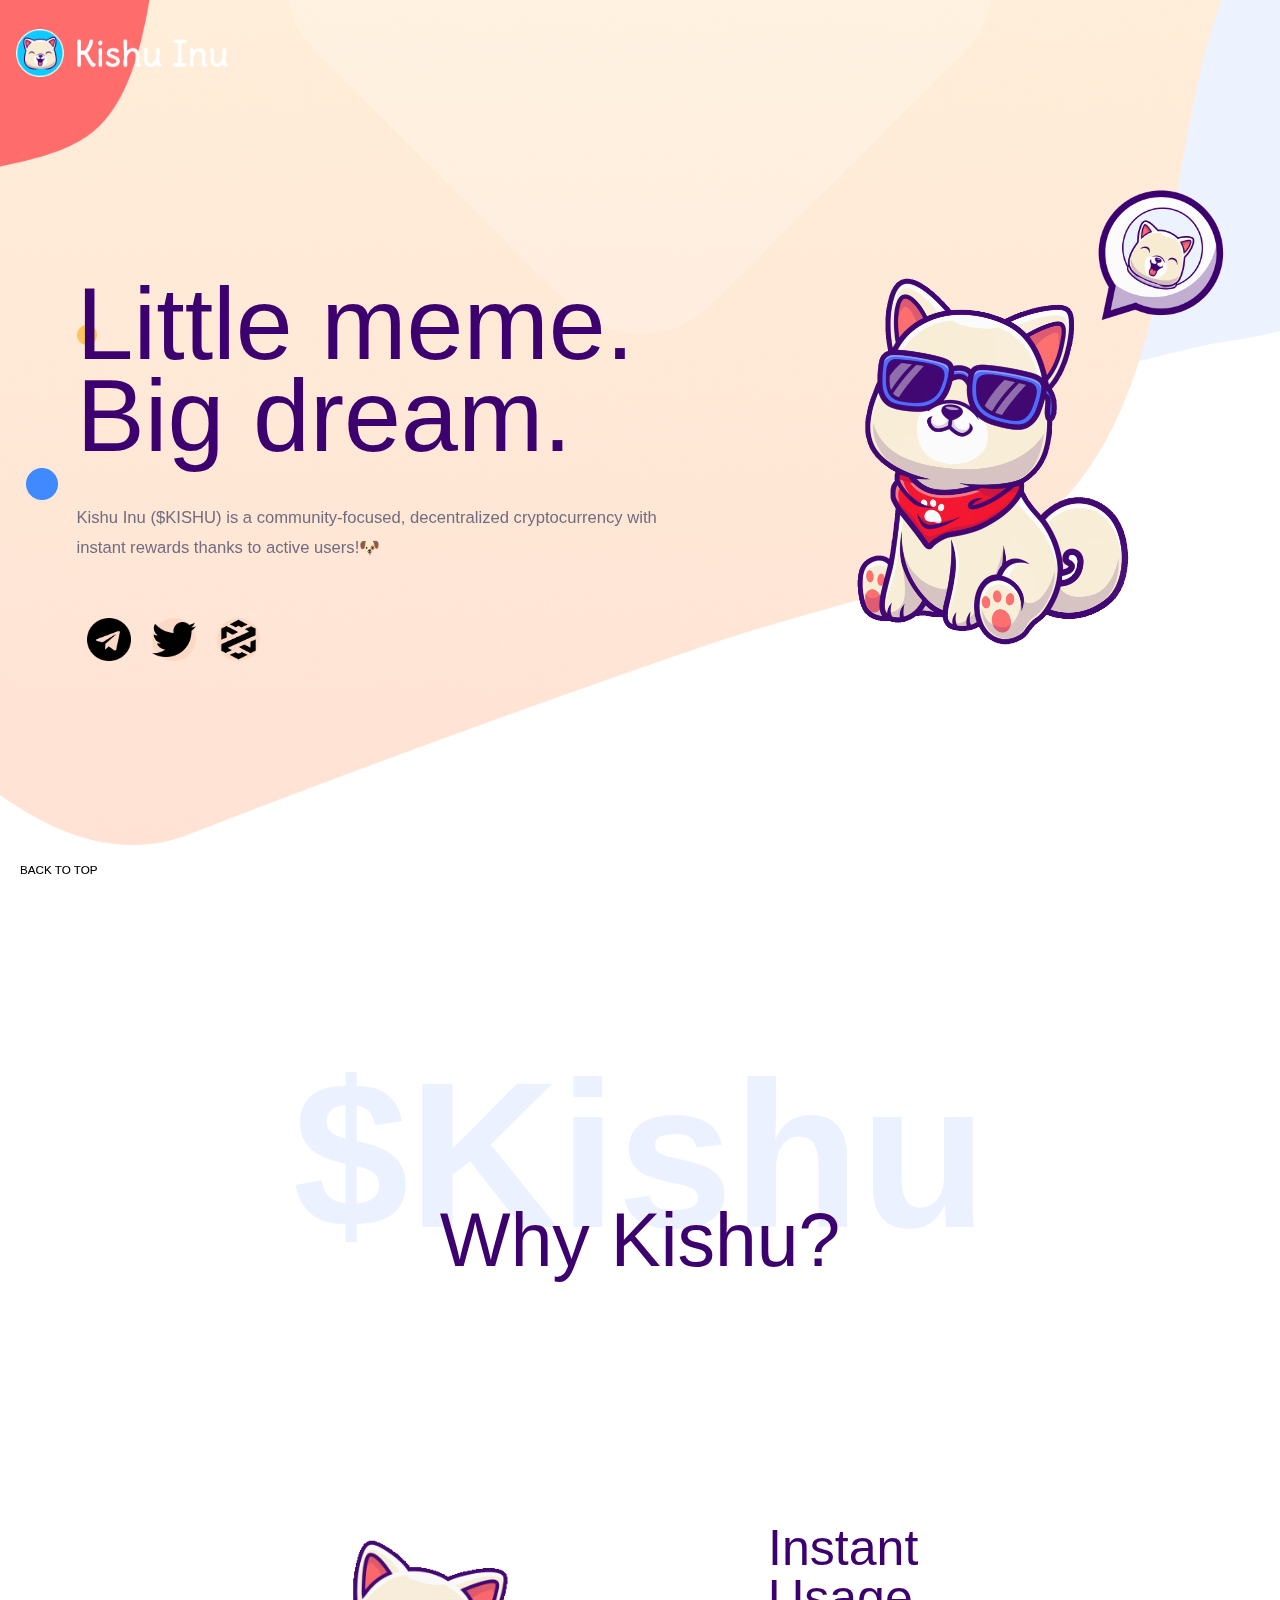
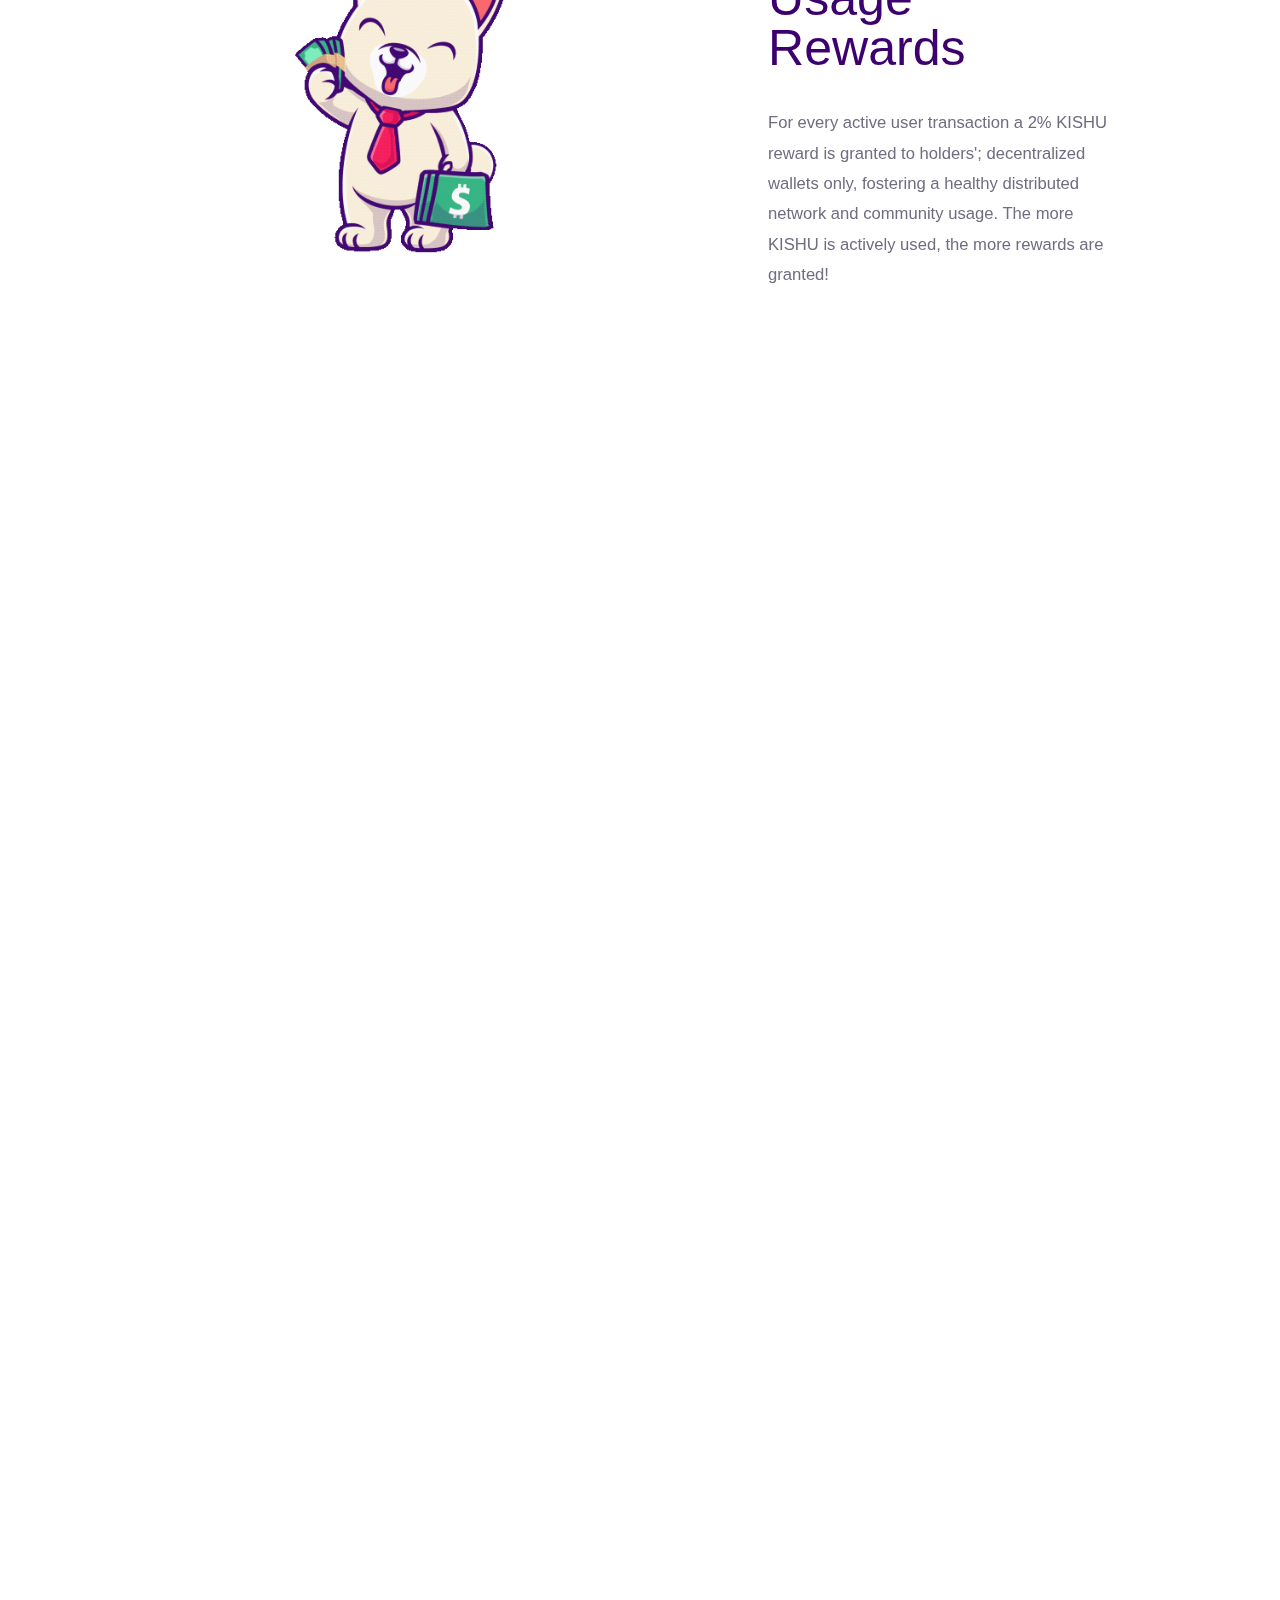
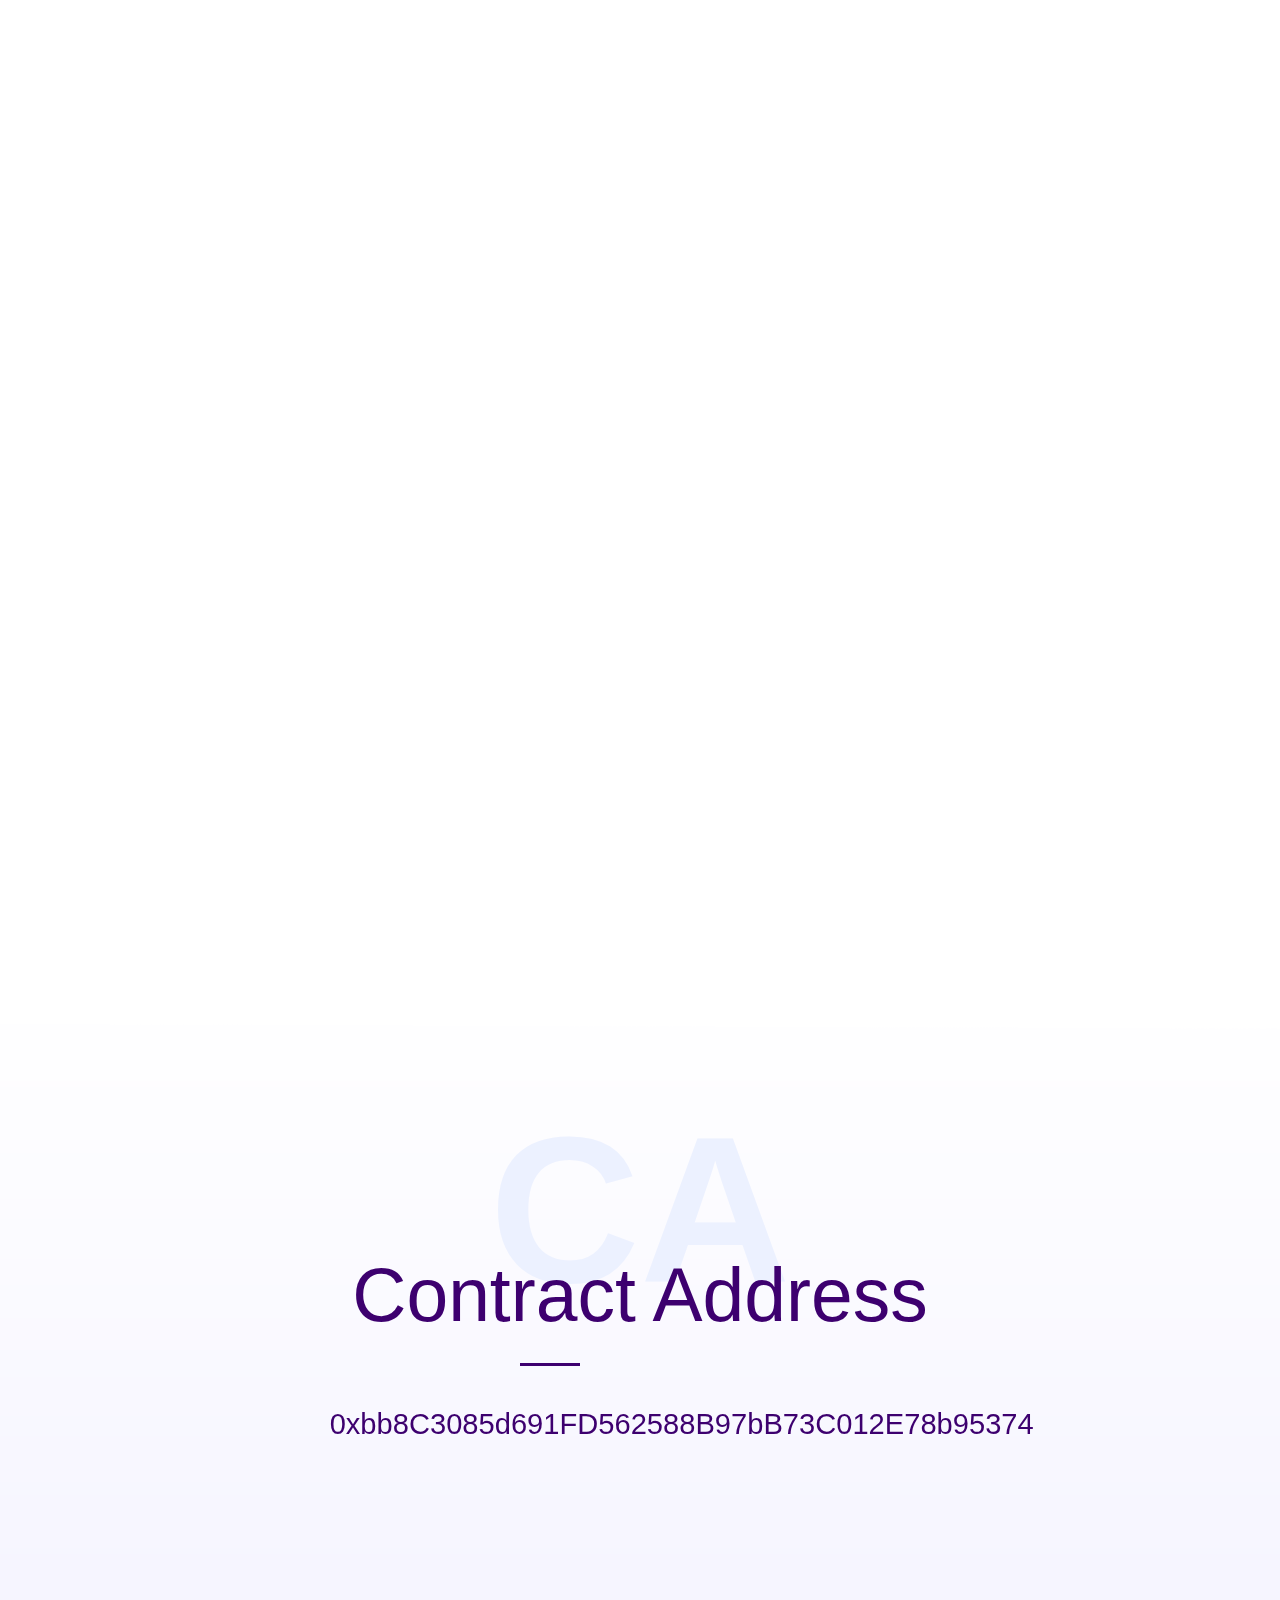
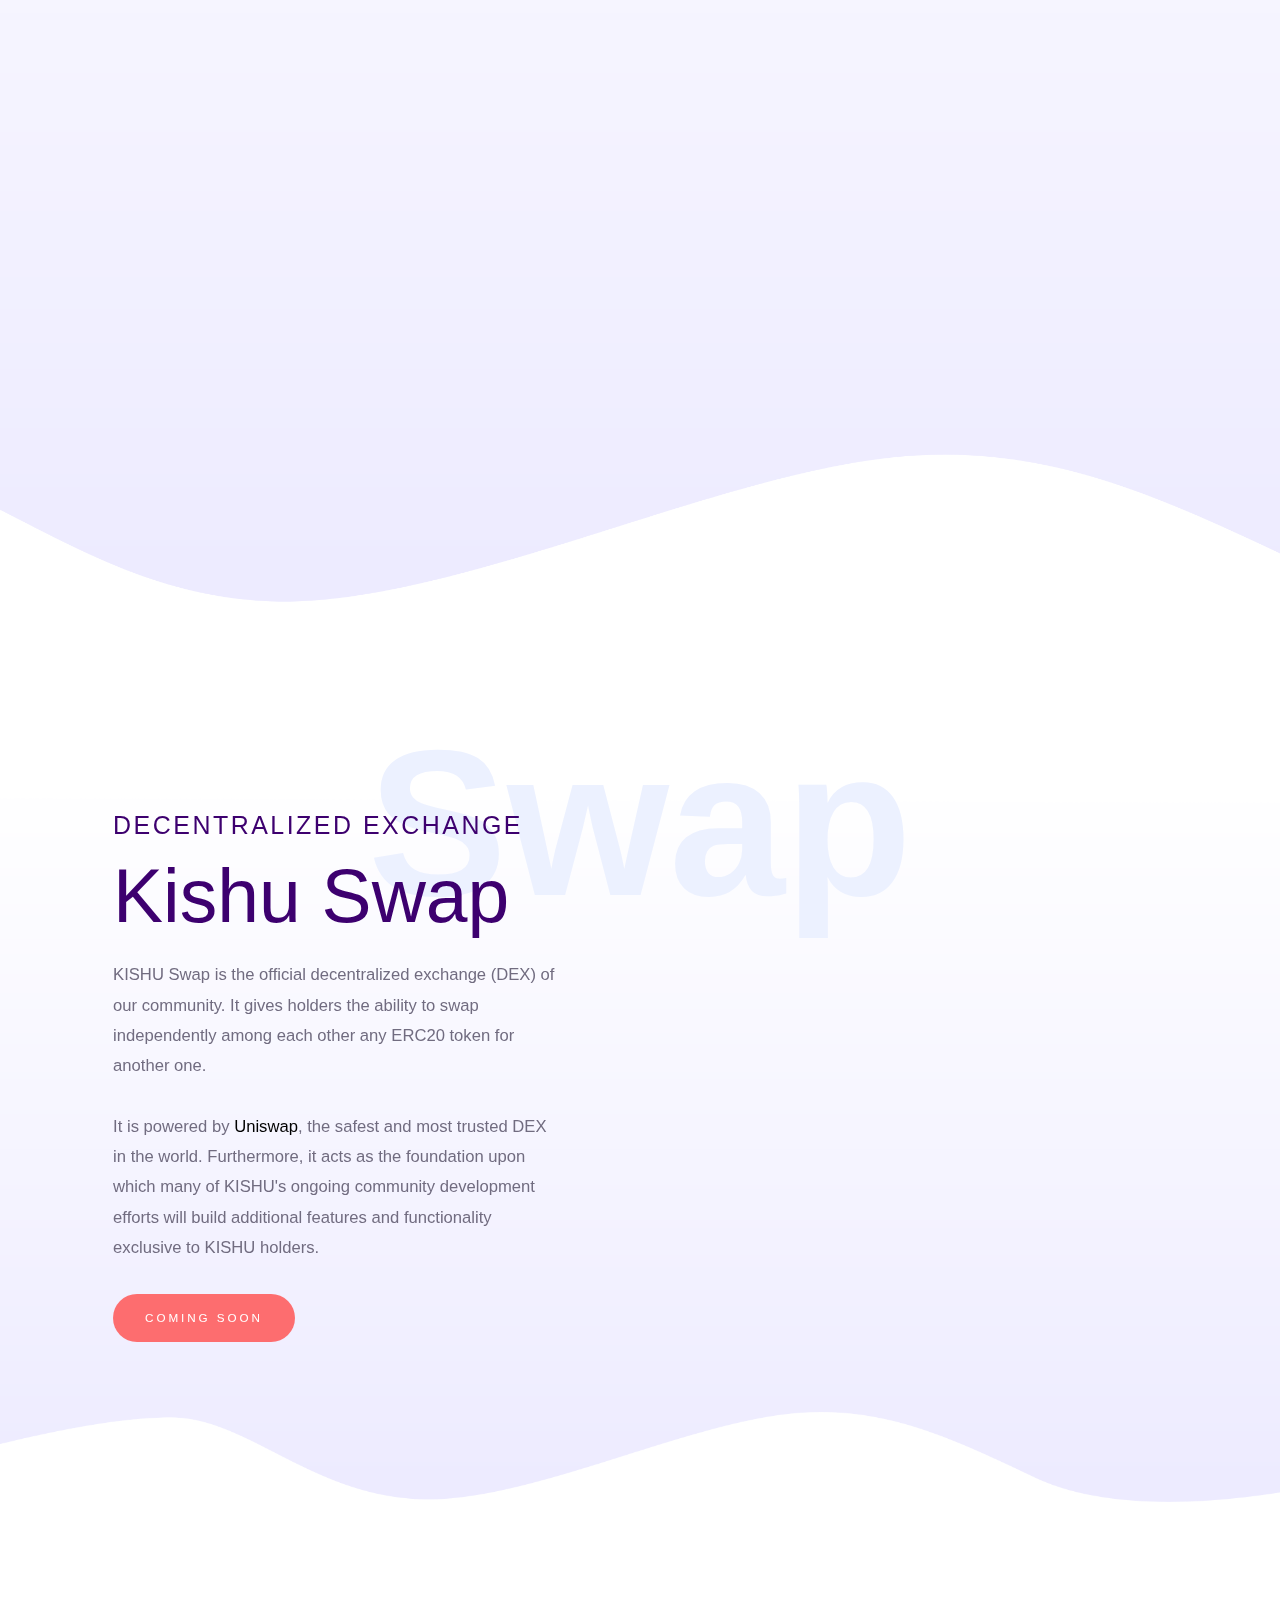
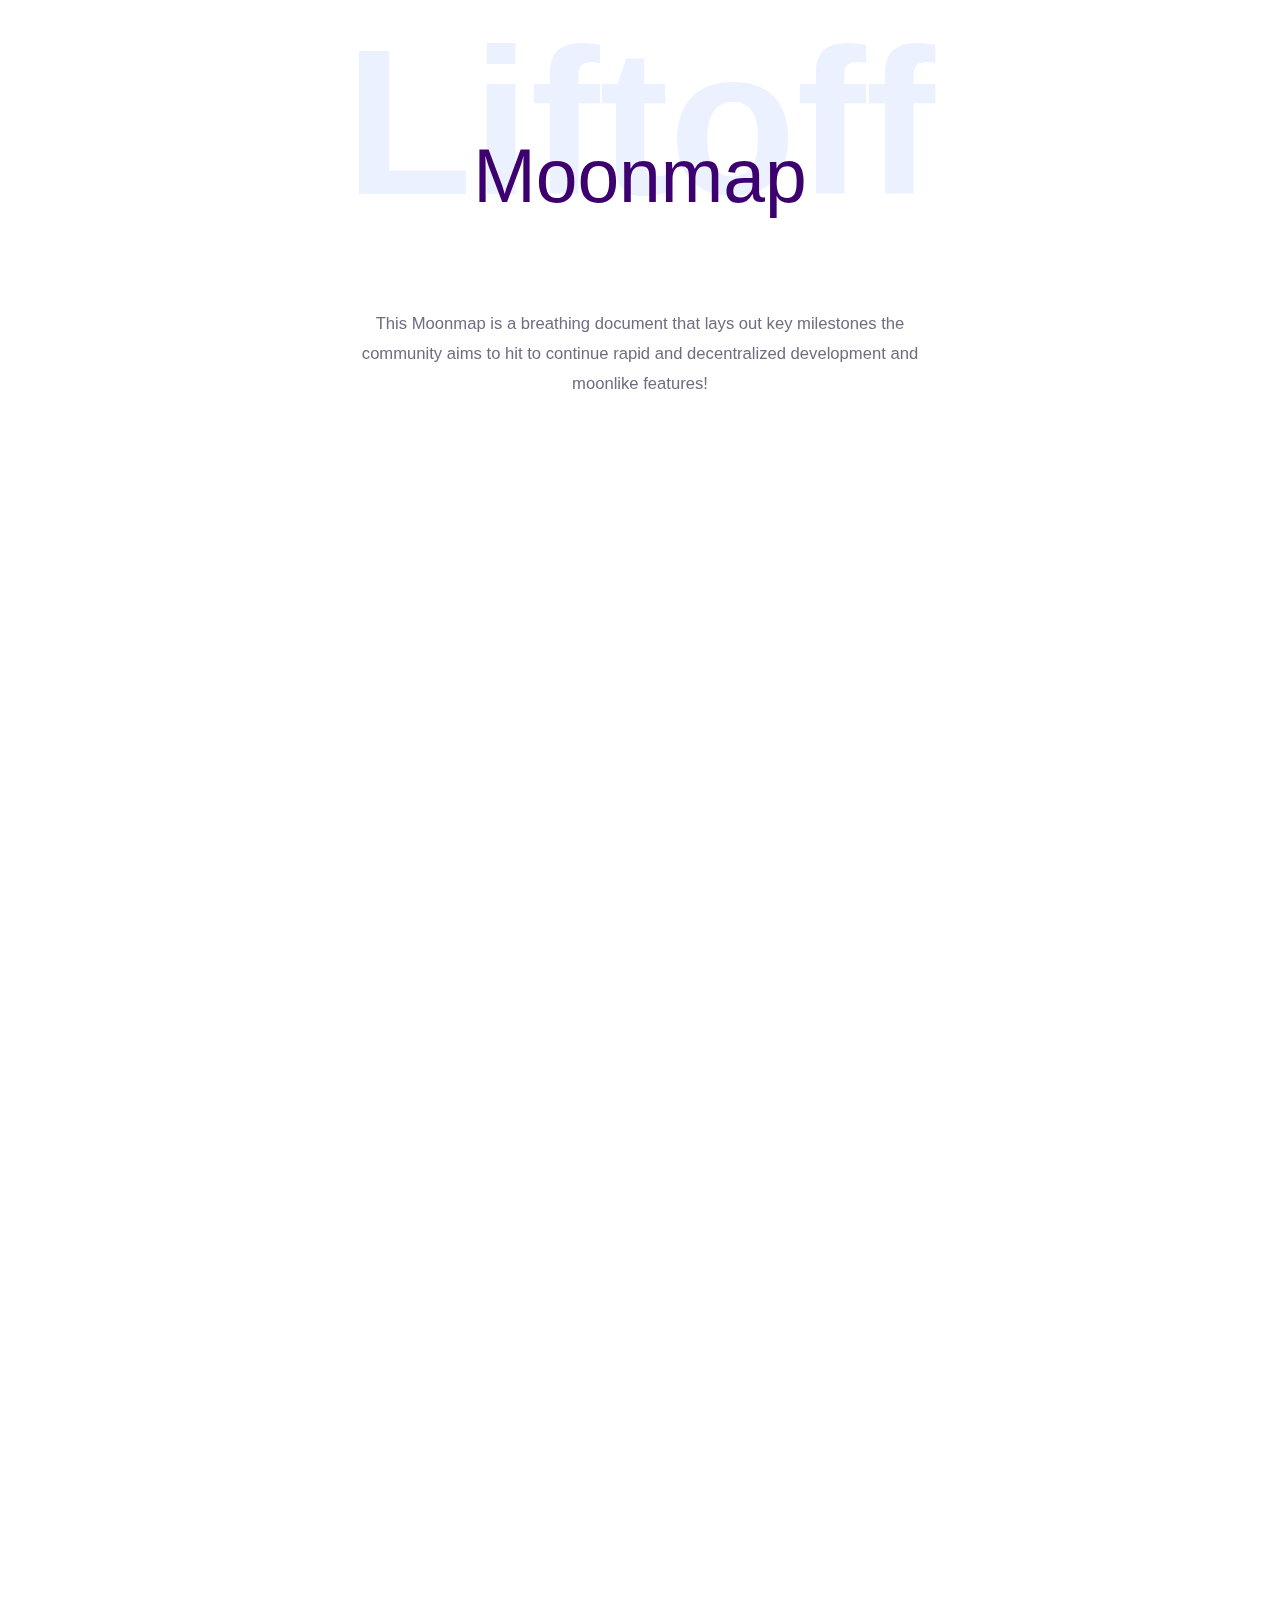
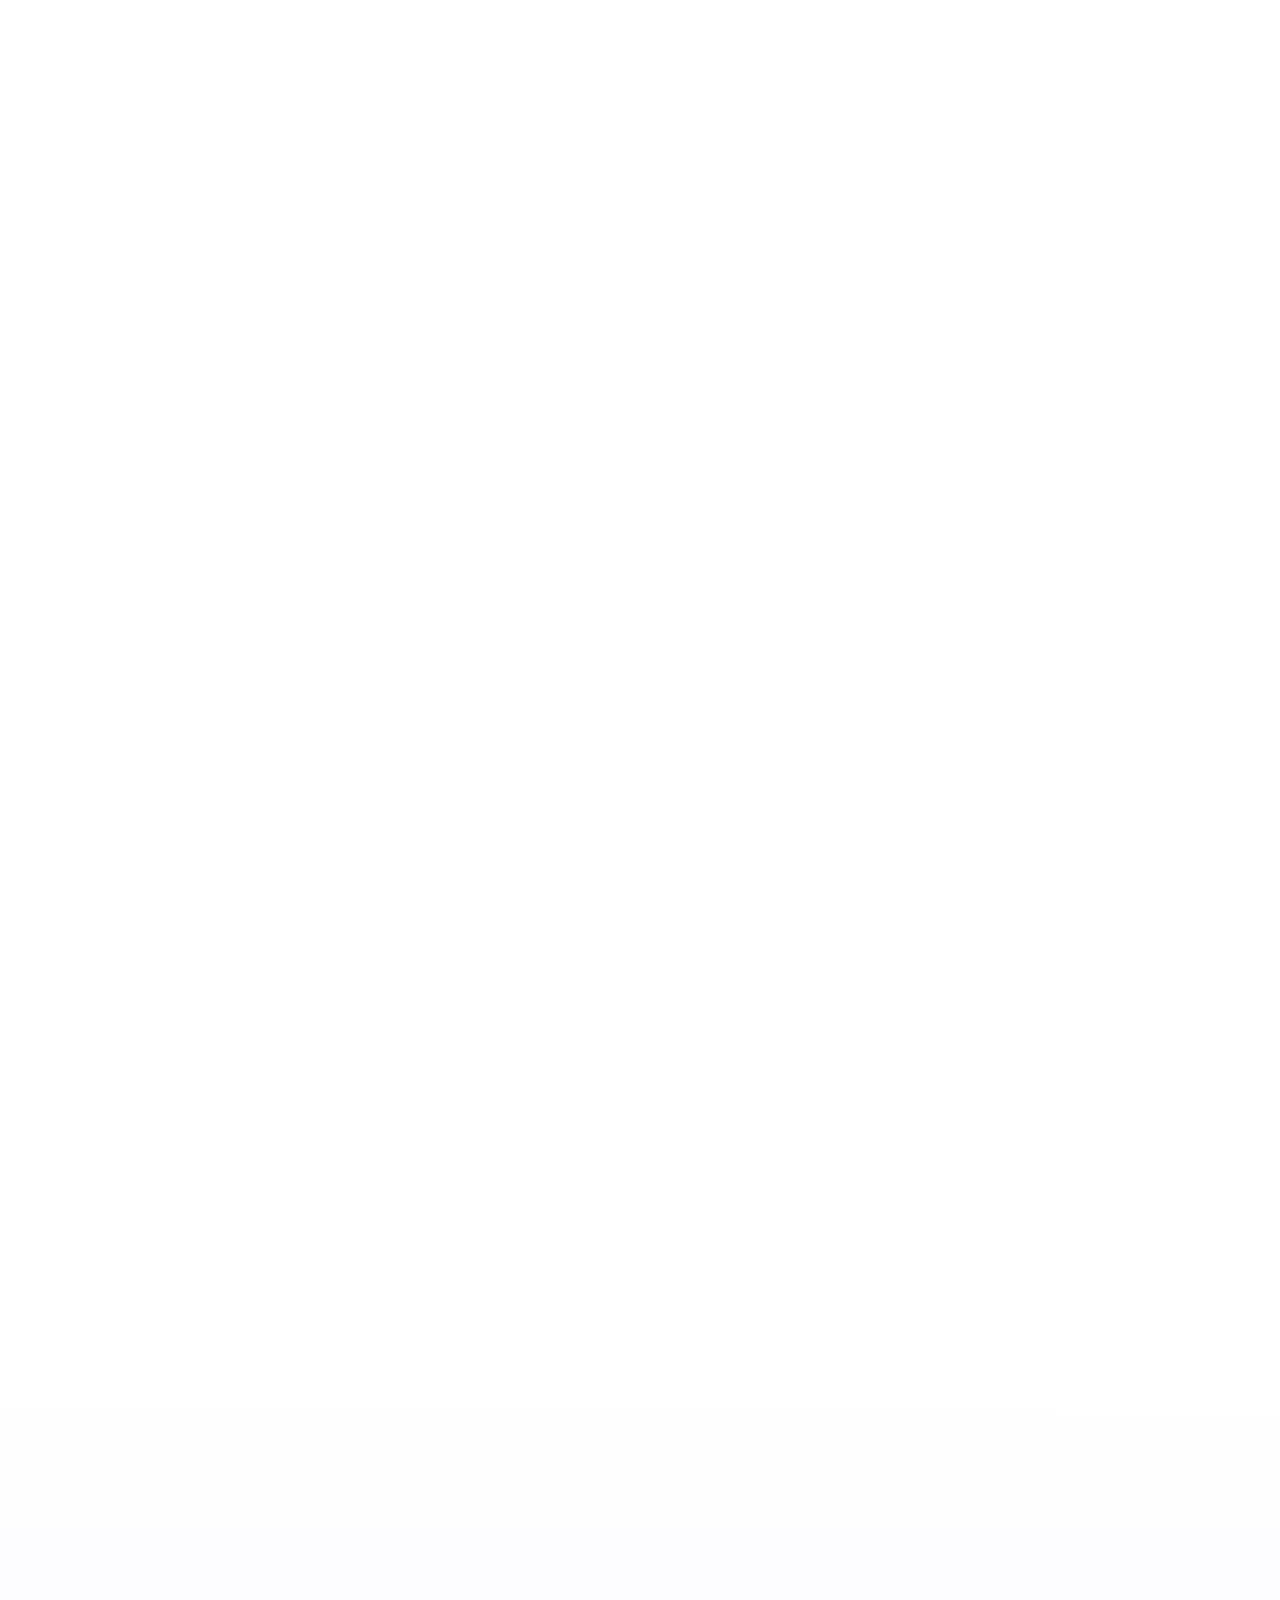
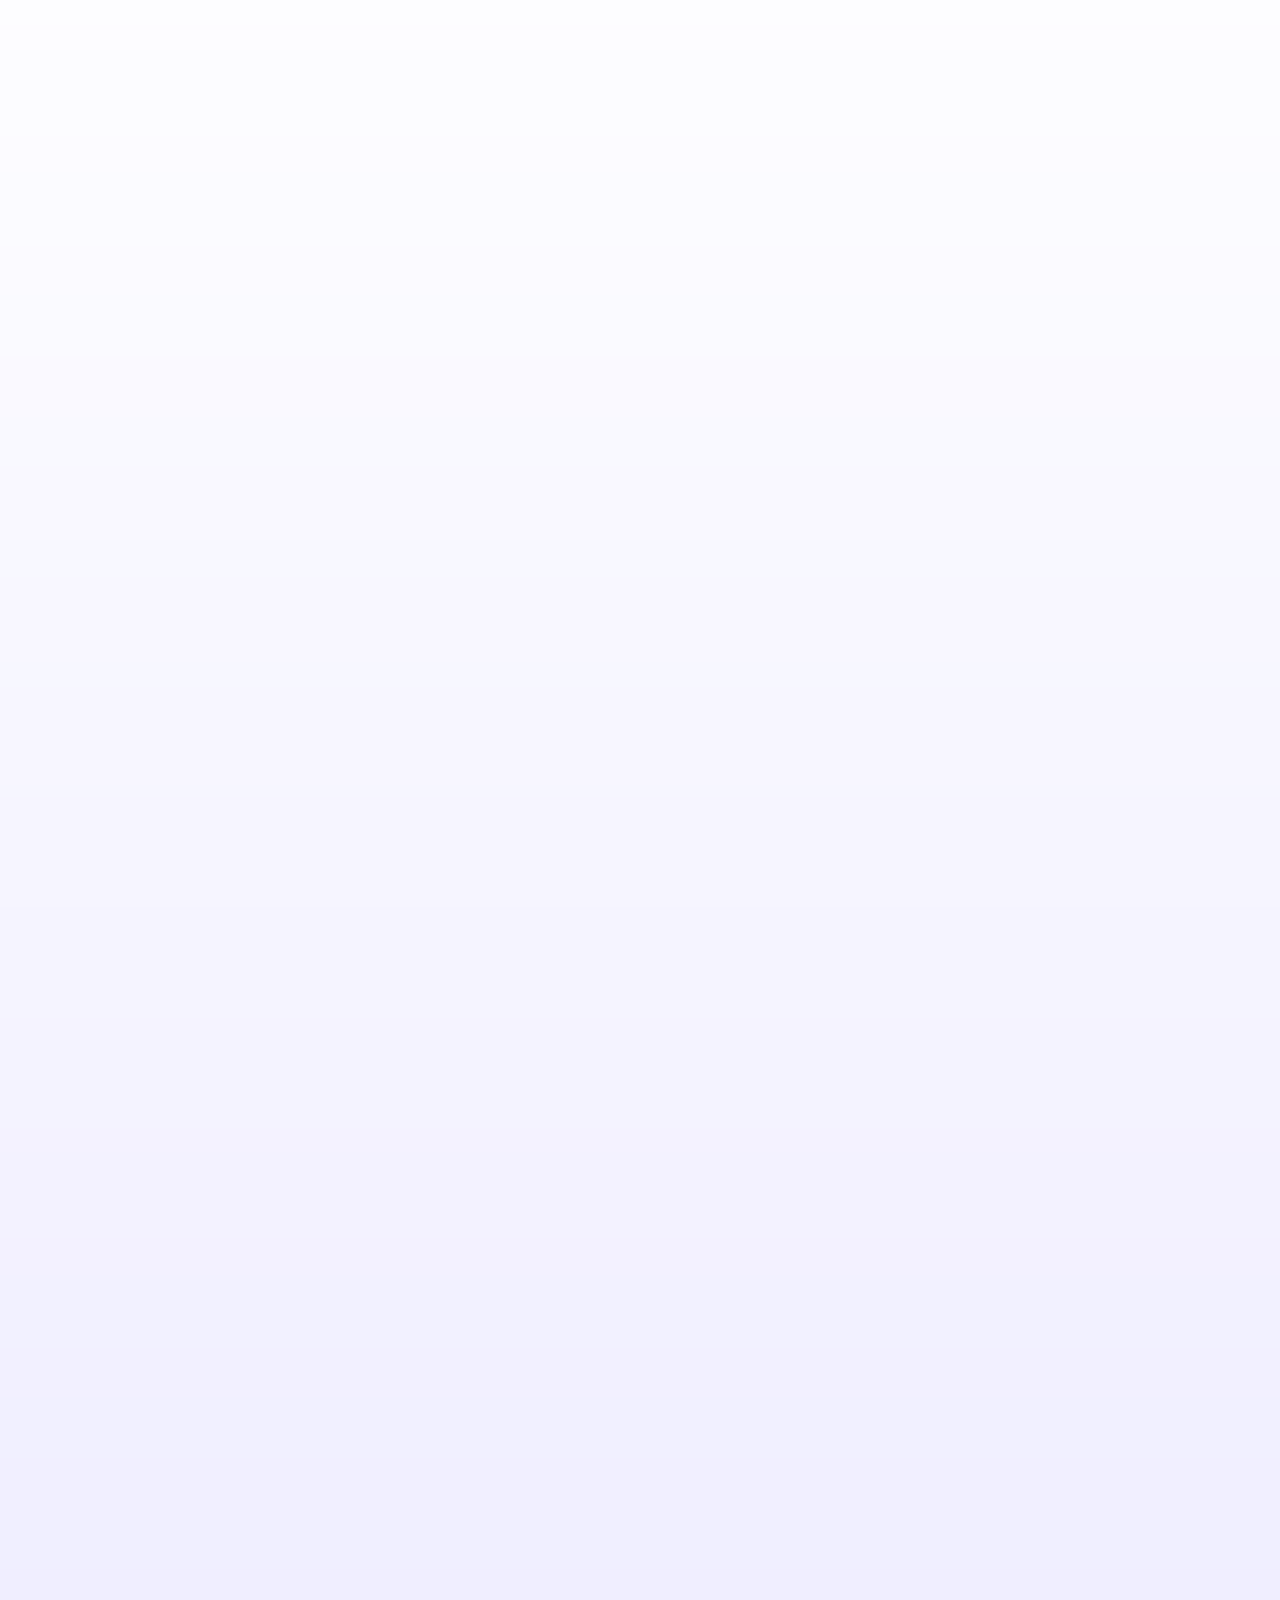
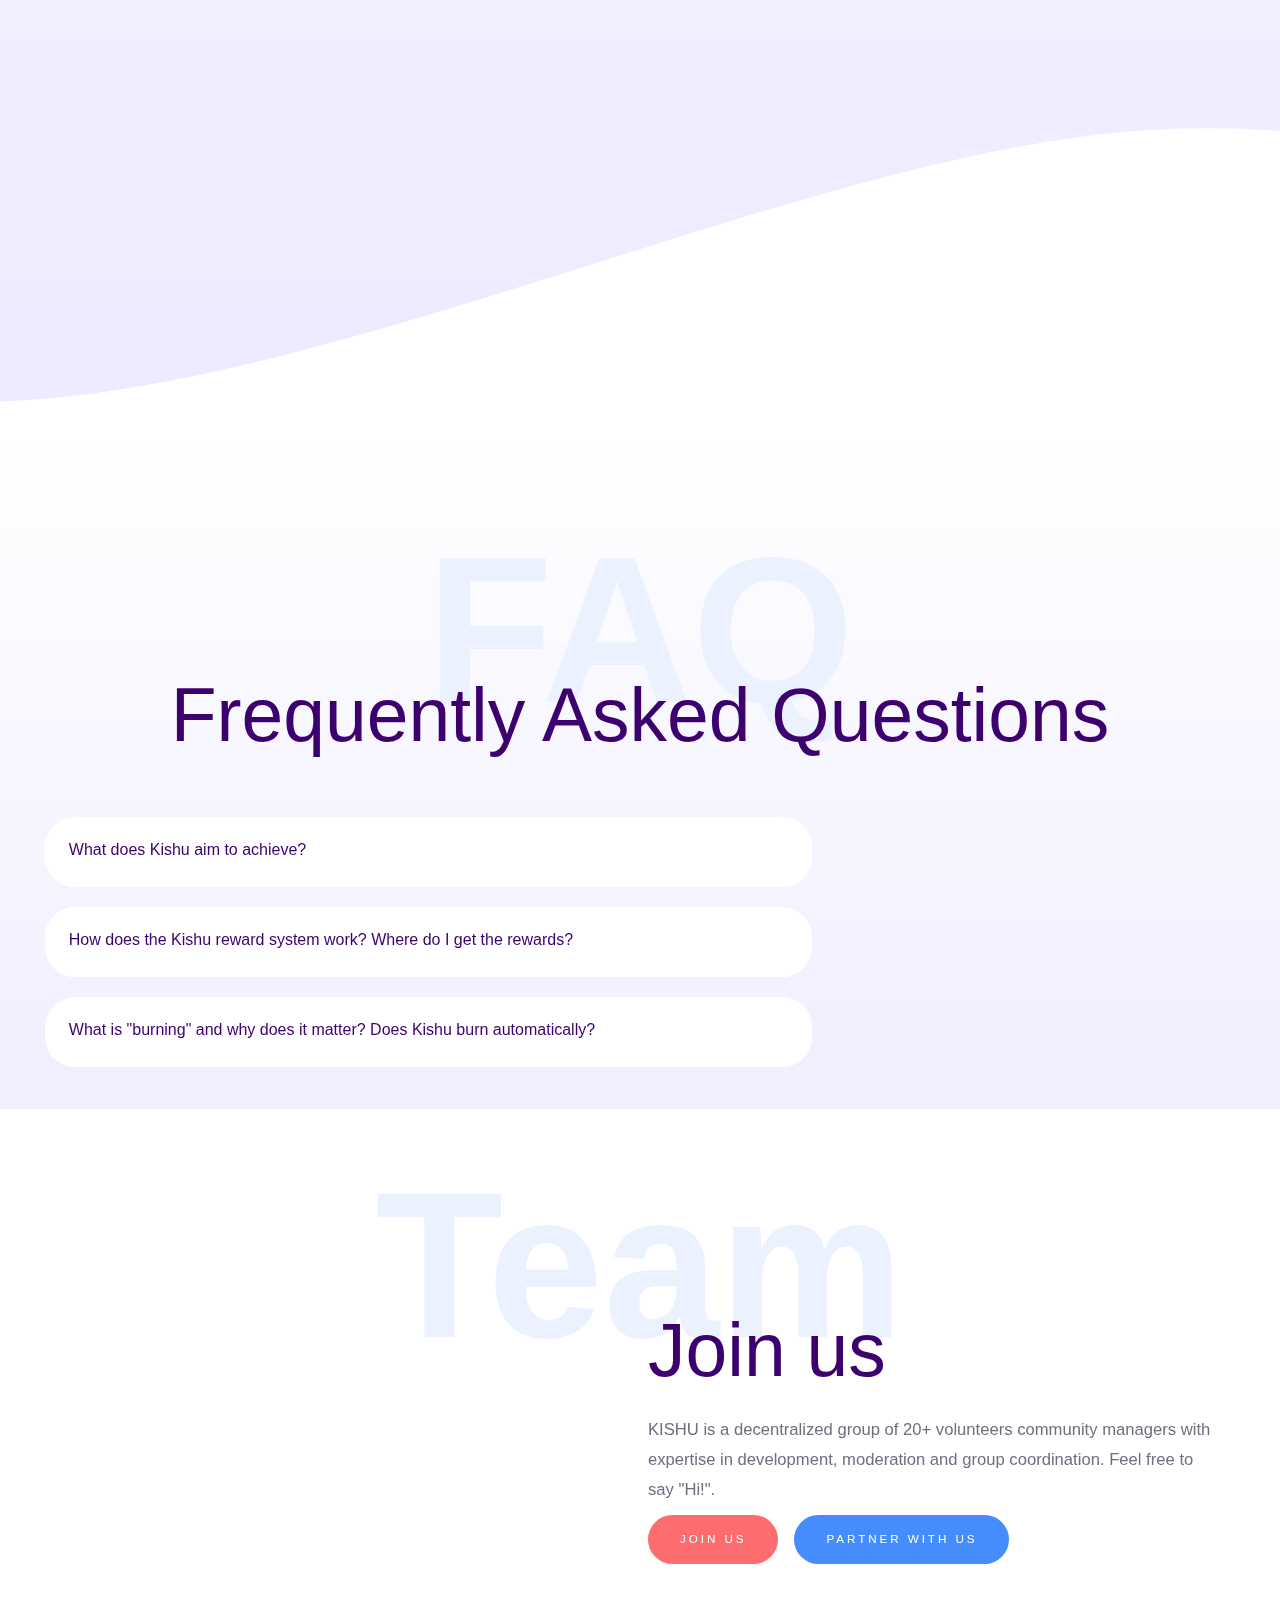
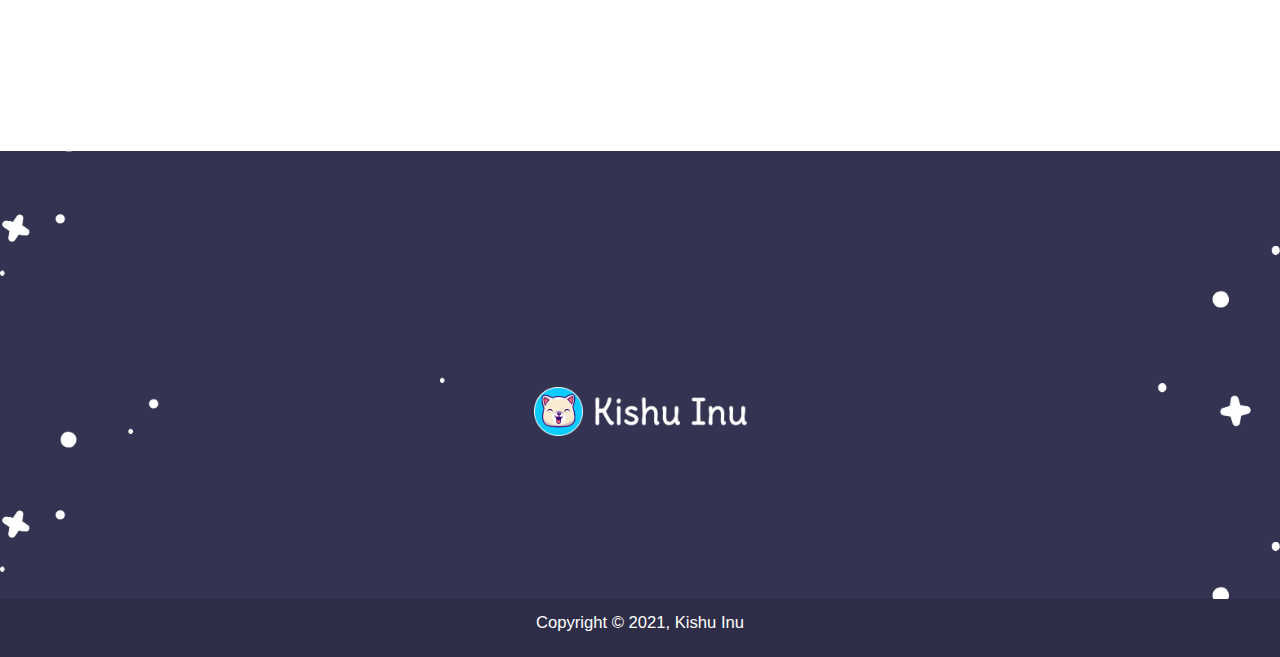
==== commit af1e77ca: "Update index.html" ====
--- a/index.html
+++ b/index.html
@@ -88,7 +88,7 @@
 <p class="is--hero-text">Kishu Inu ($KISHU) is a community-focused, decentralized cryptocurrency with instant rewards thanks to active users!🐶<br></p>
 
 <div class="social-icons is--hero">
-  <a href="https://t.me/kishuinu_avax" target="_blank" class="social-icon-item is--hero w-inline-block">
+  <a href="https://t.me/kishuinuavax" target="_blank" class="social-icon-item is--hero w-inline-block">
     <img src="telegram.png" alt="Telegram Icon">
   </a>
   <a href="https://twitter.com/kishuinu_avax" target="_blank" class="social-icon-item is--hero w-inline-block">
